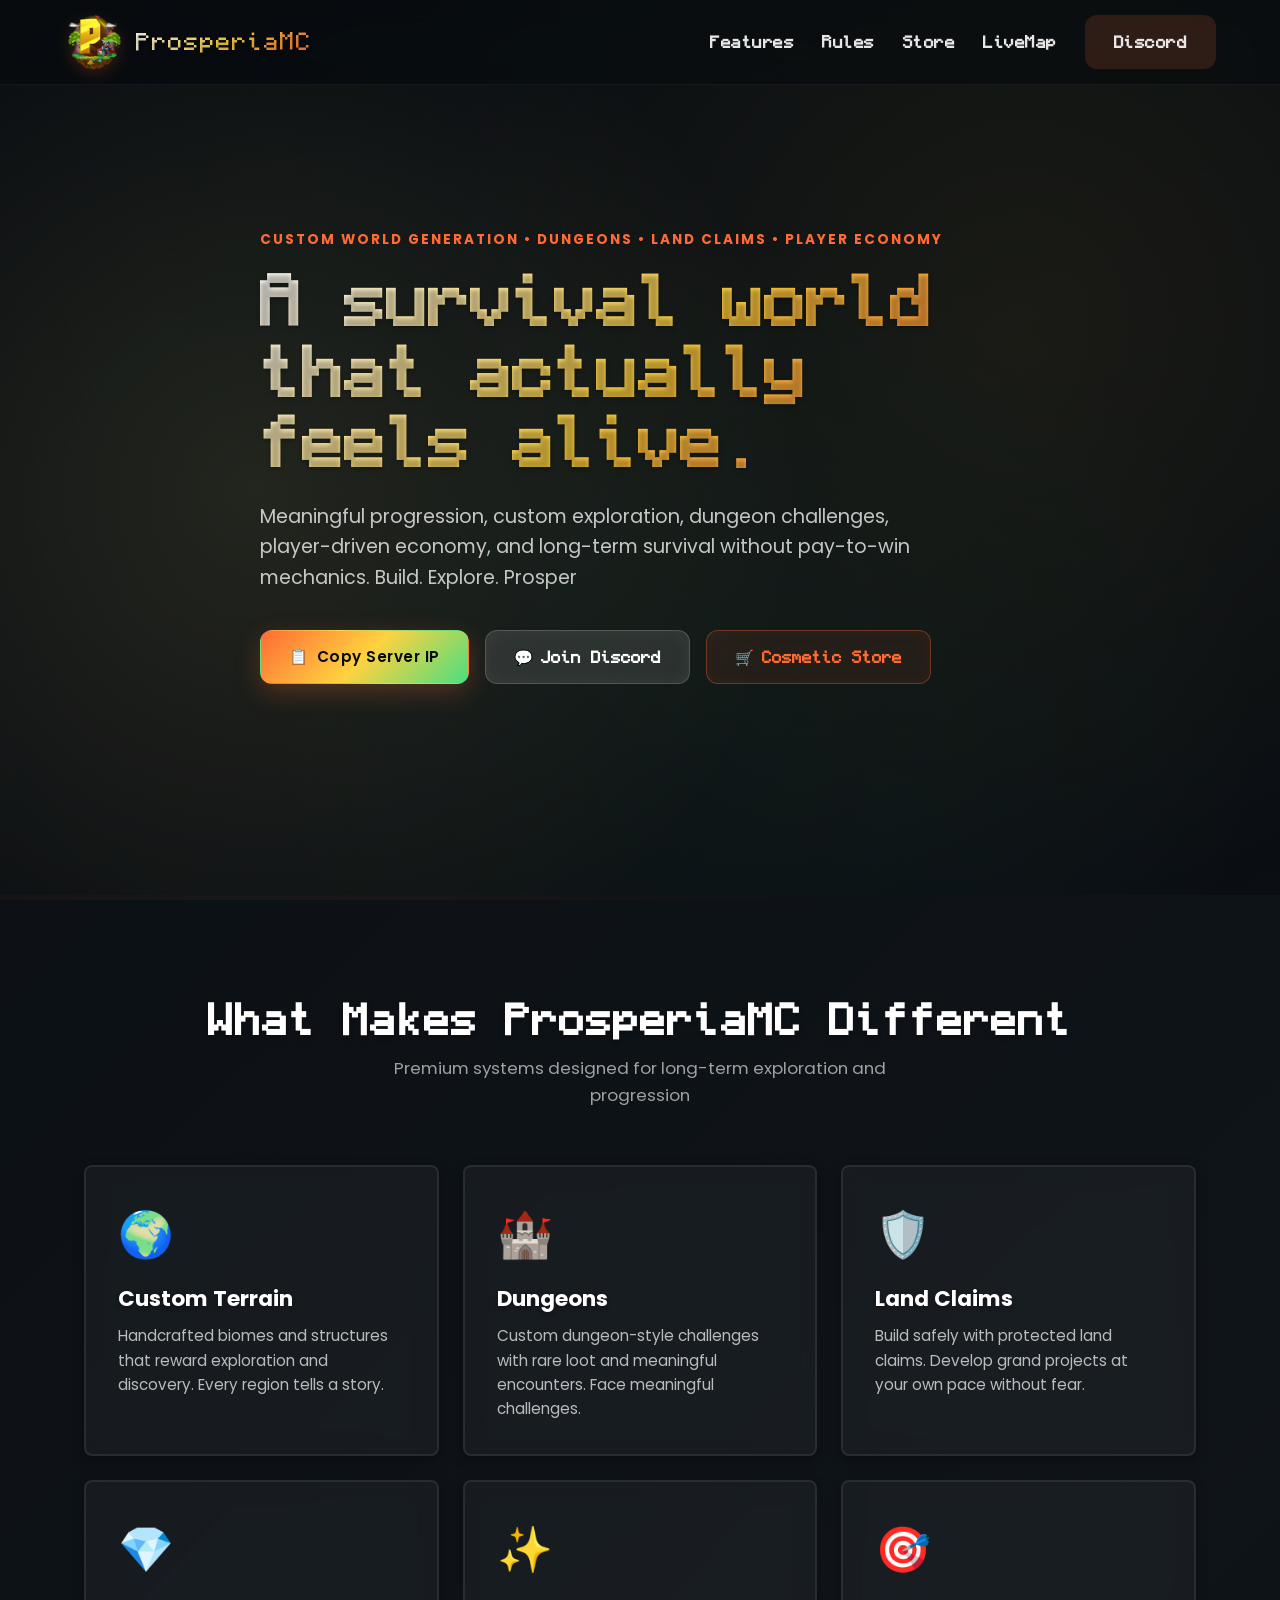
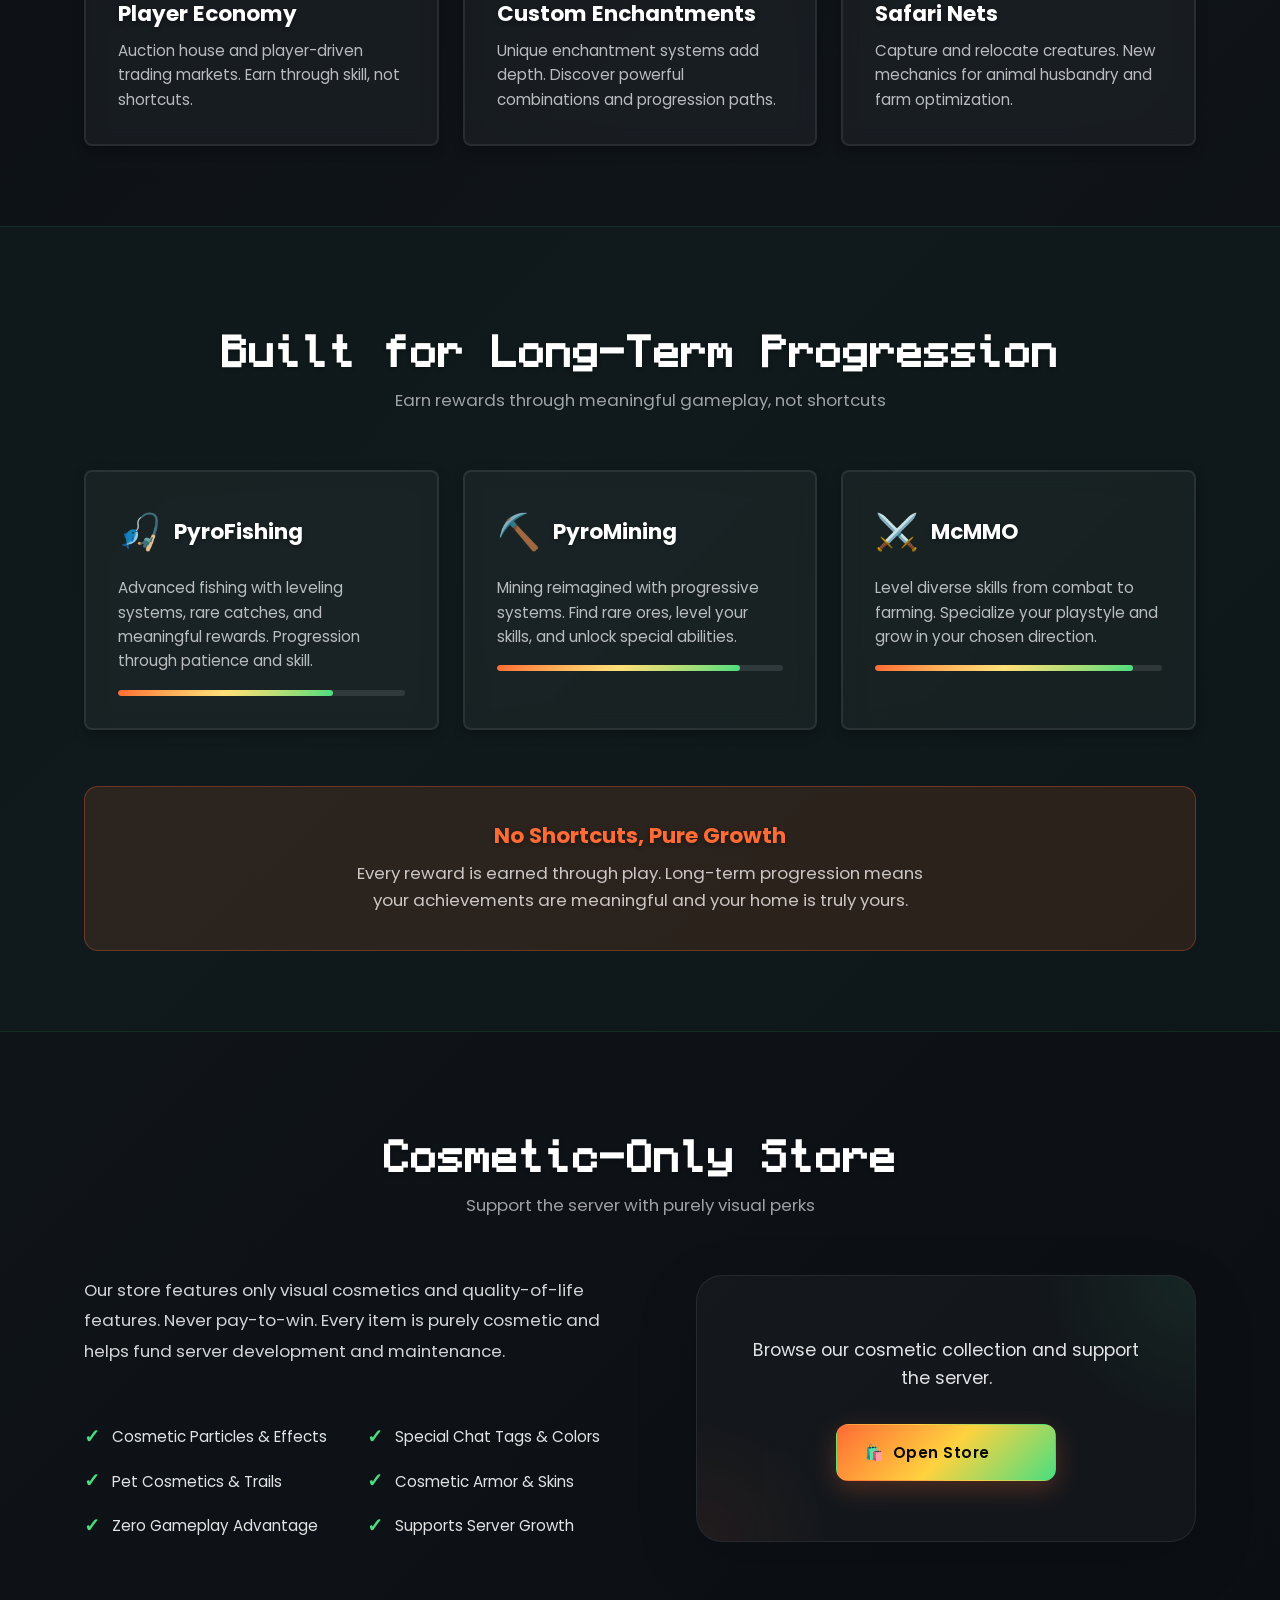
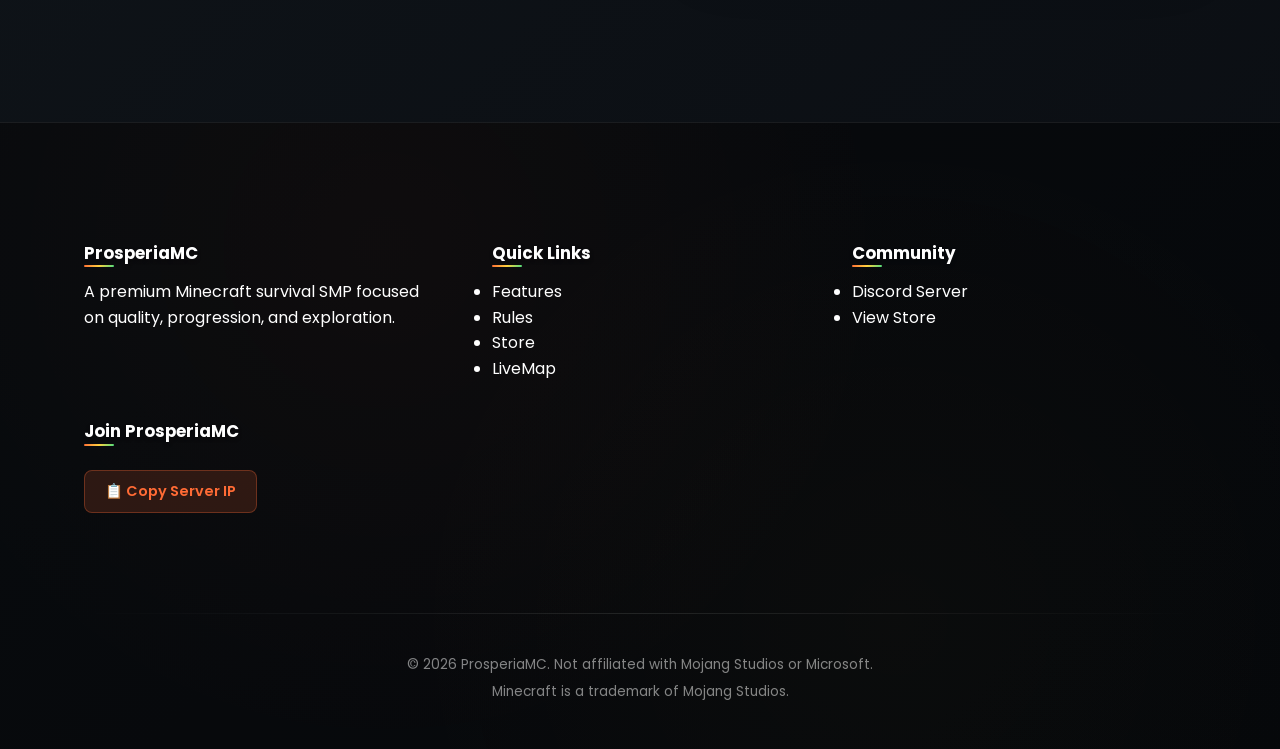
==== index.html @ 1836c2be "changed logo, fixed footer" ====
<!DOCTYPE html>
<html lang="en">
<head>
  <meta charset="UTF-8" />
  <meta name="viewport" content="width=device-width, initial-scale=1.0" />
  <meta name="description" content="ProsperiaMC | Premium Survival SMP with custom world generation, dungeons, and player-driven economy" />
  <meta name="keywords" content="Minecraft, SMP, Survival, Server, Custom World, Dungeons, Economy, ProsperiaMC" />
  <meta name="author" content="ProsperiaMC Team" />
  <meta name="robots" content="index, follow" />
  <meta property="og:title" content="ProsperiaMC | Premium Survival SMP" />
  <meta property="og:description" content="A survival world that actually feels alive. Custom terrain, dungeons, land claims, and player economy." />
  <meta property="og:image" content="assets/icons/ProsperiaMC logo.png" />
  <meta property="og:url" content="https://prosperiamc.com" />
  <meta name="twitter:card" content="summary_large_image" />
  <title>ProsperiaMC | Premium Survival SMP</title>
  
  <!-- Google Fonts: Poppins (general) and Minecraft Font (headings) -->
  <link rel="preconnect" href="https://fonts.googleapis.com" />
  <link rel="preconnect" href="https://fonts.gstatic.com" crossorigin />
  <link href="https://fonts.googleapis.com/css2?family=Poppins:wght@400;500;600;700;800;900&family=Press+Start+2P&display=swap" rel="stylesheet" />
  <link rel="icon" href="assets/icons/ProsperiaMC logo.png" type="image/png" />
  <link rel="stylesheet" href="style.css" />
</head>
<body>
  <!-- ========== NAVIGATION ========== -->
  <header class="navbar" id="navbar">
    <div class="container nav-content">
      <a href="#" class="logo">
        <img src="assets/icons/ProsperiaMC logo.png" alt="ProsperiaMC Logo" class="logo-img" />
        <span class="logo-text">ProsperiaMC</span>
      </a>

      <nav class="nav-links">
        <a href="#features">Features</a>
        <a href="rules.html">Rules</a>
        <a href="#store">Store</a>
        <a href="http://prosperiamc.com:8100/#world1:0:0:0:1500:0:0:0:0:perspective" target="_blank" rel="noopener noreferrer">LiveMap</a>
        <a href="https://www.discord.gg/T3ed7sV3uz" class="btn btn-nav-discord" target="_blank" rel="noopener noreferrer">Discord</a>
      </nav>

      <!-- Mobile menu button -->
      <button class="mobile-menu-btn" id="mobile-menu-btn" aria-label="Toggle menu">
        <span></span>
        <span></span>
        <span></span>
      </button>
    </div>
  </header>

  <!-- ========== HERO SECTION ========== -->
  <section class="hero">
    <div class="hero-overlay"></div>
    <div class="container hero-content">
      <p class="eyebrow">Custom World Generation • Dungeons • Land Claims • Player Economy</p>
      <h1>A survival world that actually feels alive.</h1>

      <p class="hero-text">
        Meaningful progression, custom exploration, dungeon challenges, player-driven economy,
        and long-term survival without pay-to-win mechanics. Build. Explore. Prosper
      </p>

      <div class="hero-buttons">
        <button class="btn btn-primary" onclick="copyIP()">
          <span>📋</span> Copy Server IP
        </button>
        <a href="https://www.discord.gg/T3ed7sV3uz" class="btn btn-secondary" target="_blank" rel="noopener noreferrer">
          <span>💬</span> Join Discord
        </a>
        <a href="#store" class="btn btn-tertiary">
          <span>🛒</span> Cosmetic Store
        </a>
      </div>

      <p id="copy-message" class="copy-message"></p>
    </div>
  </section>

  <!-- ========== FEATURES SECTION ========== -->
  <section id="features" class="features">
    <div class="container">
      <div class="section-header">
        <h2>What Makes ProsperiaMC Different</h2>
        <p class="section-subtitle">Premium systems designed for long-term exploration and progression</p>
      </div>

      <div class="feature-grid">
        <div class="card card-feature">
          <div class="card-icon">🌍</div>
          <h3>Custom Terrain</h3>
          <p>Handcrafted biomes and structures that reward exploration and discovery. Every region tells a story.</p>
        </div>

        <div class="card card-feature">
          <div class="card-icon">🏰</div>
          <h3>Dungeons</h3>
          <p>Custom dungeon-style challenges with rare loot and meaningful encounters. Face meaningful challenges.</p>
        </div>

        <div class="card card-feature">
          <div class="card-icon">🛡️</div>
          <h3>Land Claims</h3>
          <p>Build safely with protected land claims. Develop grand projects at your own pace without fear.</p>
        </div>

        <div class="card card-feature">
          <div class="card-icon">💎</div>
          <h3>Player Economy</h3>
          <p>Auction house and player-driven trading markets. Earn through skill, not shortcuts.</p>
        </div>

        <div class="card card-feature">
          <div class="card-icon">✨</div>
          <h3>Custom Enchantments</h3>
          <p>Unique enchantment systems add depth. Discover powerful combinations and progression paths.</p>
        </div>

        <div class="card card-feature">
          <div class="card-icon">🎯</div>
          <h3>Safari Nets</h3>
          <p>Capture and relocate creatures. New mechanics for animal husbandry and farm optimization.</p>
        </div>
      </div>
    </div>
  </section>

  <!-- ========== PROGRESSION SYSTEMS SECTION ========== -->
  <section id="progression" class="progression">
    <div class="container">
      <div class="section-header">
        <h2>Built for Long-Term Progression</h2>
        <p class="section-subtitle">Earn rewards through meaningful gameplay, not shortcuts</p>
      </div>

      <div class="progression-grid">
        <div class="card card-progression">
          <div class="card-title-icon">
            <span>🎣</span>
            <h3>PyroFishing</h3>
          </div>
          <p>Advanced fishing with leveling systems, rare catches, and meaningful rewards. Progression through patience and skill.</p>
          <div class="progression-bar">
            <div class="progression-fill" style="width: 75%"></div>
          </div>
        </div>

        <div class="card card-progression">
          <div class="card-title-icon">
            <span>⛏️</span>
            <h3>PyroMining</h3>
          </div>
          <p>Mining reimagined with progressive systems. Find rare ores, level your skills, and unlock special abilities.</p>
          <div class="progression-bar">
            <div class="progression-fill" style="width: 85%"></div>
          </div>
        </div>

        <div class="card card-progression">
          <div class="card-title-icon">
            <span>⚔️</span>
            <h3>McMMO</h3>
          </div>
          <p>Level diverse skills from combat to farming. Specialize your playstyle and grow in your chosen direction.</p>
          <div class="progression-bar">
            <div class="progression-fill" style="width: 90%"></div>
          </div>
        </div>
      </div>

      <div class="progression-highlight">
        <h3>No Shortcuts, Pure Growth</h3>
        <p>Every reward is earned through play. Long-term progression means your achievements are meaningful and your home is truly yours.</p>
      </div>
    </div>
  </section>

  <!-- ========== STORE SECTION ========== -->
  <section id="store" class="store">
    <div class="container">
      <div class="section-header">
        <h2>Cosmetic-Only Store</h2>
        <p class="section-subtitle">Support the server with purely visual perks</p>
      </div>

      <div class="store-content">
        <div class="store-info">
          <p>
            Our store features only visual cosmetics and quality-of-life features. Never pay-to-win.
            Every item is purely cosmetic and helps fund server development and maintenance.
          </p>

          <div class="store-features">
            <div class="feature-check">
              <span class="icon">✓</span>
              <span>Cosmetic Particles & Effects</span>
            </div>
            <div class="feature-check">
              <span class="icon">✓</span>
              <span>Special Chat Tags & Colors</span>
            </div>
            <div class="feature-check">
              <span class="icon">✓</span>
              <span>Pet Cosmetics & Trails</span>
            </div>
            <div class="feature-check">
              <span class="icon">✓</span>
              <span>Cosmetic Armor & Skins</span>
            </div>
            <div class="feature-check">
              <span class="icon">✓</span>
              <span>Zero Gameplay Advantage</span>
            </div>
            <div class="feature-check">
              <span class="icon">✓</span>
              <span>Supports Server Growth</span>
            </div>
          </div>
        </div>

        <div class="store-cta store-cta-glow">
          <p>Browse our cosmetic collection and support the server.</p>
          <button class="btn btn-primary" id="open-store-modal">
            <span>🛍️</span> Open Store
          </button>
        </div>
      </div>
    </div>
  </section>

  <!-- ========== FOOTER ========== -->
  <footer class="footer">
    <div class="container">
      <div class="footer-content">
        <div class="footer-section">
          <h4>ProsperiaMC</h4>
          <p>A premium Minecraft survival SMP focused on quality, progression, and exploration.</p>
        </div>

        <div class="footer-section quick-links">
          <h4>Quick Links</h4>
          <ul>
            <li><a href="#features">Features</a></li>
            <li><a href="rules.html">Rules</a></li>
            <li><a href="#store">Store</a></li>
            <li><a href="http://prosperiamc.com:8100/#world1:0:0:0:1500:0:0:0:0:perspective" target="_blank" rel="noopener noreferrer">LiveMap</a></li>
          </ul>
        </div>

        <div class="footer-section">
          <h4>Community</h4>
          <ul>
            <li><a href="https://www.discord.gg/T3ed7sV3uz" target="_blank" rel="noopener noreferrer">Discord Server</a></li>
            <li><a href="#store">View Store</a></li>
          </ul>
        </div>

        <div class="footer-section">
          <h4>Join ProsperiaMC</h4>
          <button class="btn-footer" onclick="copyIP()">📋 Copy Server IP</button>
        </div>
      </div>

      <div class="footer-divider"></div>

      <div class="footer-bottom">
        <p>&copy; 2026 ProsperiaMC. Not affiliated with Mojang Studios or Microsoft.</p>
        <p>Minecraft is a trademark of Mojang Studios.</p>
      </div>
    </div>
  </footer>

  <!-- Back to Top Button -->
  <button id="back-to-top" class="back-to-top" aria-label="Back to top">
    <span>↑</span>
  </button>

  <!-- Store Modal -->
  <div id="store-modal" class="modal">
    <div class="modal-content">
      <span class="modal-close">&times;</span>
      <h2>🛍️ Cosmetic Store</h2>
      <p>Our cosmetic store is currently under development. We're working hard to bring you amazing visual perks that support the server without affecting gameplay!</p>
      <p>Features coming soon:</p>
      <ul>
        <li>Particle Effects & Trails</li>
        <li>Chat Tags & Colors</li>
        <li>Pet Cosmetics</li>
        <li>Armor Skins</li>
      </ul>
      <p>Stay tuned for updates on our Discord!</p>
      <a href="https://www.discord.gg/T3ed7sV3uz" class="btn btn-primary" target="_blank" rel="noopener noreferrer">
        <span>💬</span> Join Discord for Updates
      </a>
    </div>
  </div>

  <script src="script.js"></script>
</body>
</html>
---- style.css ----
/* ========== CSS RESET & BASE STYLES ========== */
* {
  margin: 0;
  padding: 0;
  box-sizing: border-box;
}

/* ========== CUSTOM FONTS ========== */
@font-face {
  font-family: 'Minecraft';
  src: url('assets/font/Minecraft.ttf') format('truetype');
  font-weight: normal;
  font-style: normal;
}

@font-face {
  font-family: 'Monocraft';
  src: url('assets/font/Monocraft.otf') format('opentype');
  font-weight: normal;
  font-style: normal;
}

/* ========== COLOR VARIABLES ========== */
:root {
  --accent-orange: #ff6b35;
  --accent-yellow: #ffd23f;
  --accent-green: #4ade80;
  --accent-gradient: linear-gradient(135deg, #ff6b35 0%, #ffd23f 50%, #4ade80 100%);
  --accent-gradient-hover: linear-gradient(135deg, #ff8c42 0%, #ffb347 50%, #35c763 100%);
  --title-font: 'Monocraft', 'Minecraft', sans-serif;
}

html {
  scroll-behavior: smooth;
  scroll-padding-top: 80px;
}

body {
  font-family: 'Poppins', -apple-system, BlinkMacSystemFont, "Segoe UI", Roboto, "Helvetica Neue", Arial, sans-serif;
  background: linear-gradient(135deg, #0b0f14 0%, #0f1419 50%, #0a0d12 100%);
  color: #ffffff;
  line-height: 1.6;
  overflow-x: hidden;
  position: relative;
  opacity: 0;
  transition: opacity 0.5s ease;
}

/* ========== FLOATING PARTICLES BACKGROUND ========== */
body::before {
  content: '';
  position: fixed;
  top: 0;
  left: 0;
  width: 100%;
  height: 100%;
  background-image: 
    radial-gradient(circle at 20% 80%, rgba(255, 107, 53, 0.08) 0%, transparent 50%),
    radial-gradient(circle at 80% 20%, rgba(255, 210, 63, 0.06) 0%, transparent 50%),
    radial-gradient(circle at 40% 40%, rgba(74, 222, 128, 0.04) 0%, transparent 50%);
  pointer-events: none;
  z-index: -1;
  animation: float 20s ease-in-out infinite;
}

@keyframes float {
  0%, 100% { transform: translateY(0px) rotate(0deg); }
  33% { transform: translateY(-10px) rotate(1deg); }
  66% { transform: translateY(5px) rotate(-1deg); }
}

a {
  text-decoration: none;
  color: inherit;
}

button {
  font-family: inherit;
}

.container {
  width: min(1200px, 90vw);
  margin: 0 auto;
  padding: 0 20px;
}

/* ========== TYPOGRAPHY ========== */
h1, h2, h3, h4, h5, h6 {
  font-weight: 700;
  line-height: 1.2;
  font-family: var(--title-font);
  text-transform: none;
  text-shadow: 0 2px 4px rgba(0, 0, 0, 0.3);
}

h1 {
  font-size: 4rem;
  letter-spacing: -1px;
  font-weight: 900;
  background: linear-gradient(135deg, #ffffff 0%, var(--accent-yellow) 50%, var(--accent-orange) 100%);
  -webkit-background-clip: text;
  -webkit-text-fill-color: transparent;
  background-clip: text;
  animation: textGlow 4s ease-in-out infinite;
}

@keyframes textGlow {
  0%, 100% { 
    filter: drop-shadow(0 0 15px rgba(255, 107, 53, 0.4)) drop-shadow(0 0 30px rgba(255, 107, 53, 0.2));
    text-shadow: 0 0 10px rgba(255, 107, 53, 0.5);
  }
  50% { 
    filter: drop-shadow(0 0 25px rgba(255, 107, 53, 0.7)) drop-shadow(0 0 50px rgba(255, 107, 53, 0.4));
    text-shadow: 0 0 20px rgba(255, 107, 53, 0.8);
  }
}

h2 {
  font-size: 2.5rem;
  margin-bottom: 12px;
  font-weight: 800;
}

h3 {
  font-size: 1.35rem;
  margin-bottom: 8px;
  font-weight: 700;
}

h4 {
  font-size: 1.1rem;
  margin-bottom: 12px;
  font-weight: 700;
}

/* ========== NAVBAR/HEADER ========== */
.navbar {
  position: sticky;
  top: 0;
  z-index: 1000;
  background: rgba(7, 10, 14, 0.7);
  backdrop-filter: blur(12px);
  border-bottom: 1px solid rgba(255, 255, 255, 0.05);
  transition: all 0.3s ease;
  padding: 0;
}

.navbar.scrolled {
  background: rgba(7, 10, 14, 0.95);
  border-bottom-color: rgba(74, 222, 128, 0.15);
  box-shadow: 0 8px 32px rgba(0, 0, 0, 0.3);
}

.nav-content {
  display: flex;
  justify-content: space-between;
  align-items: center;
  padding: 12px 0;
}

.logo {
  display: flex;
  align-items: center;
  height: 60px;
  transition: transform 0.3s ease;
  gap: 12px;
}

.logo:hover {
  transform: scale(1.05);
}

.logo-img {
  height: 100%;
  width: auto;
  max-height: 60px;
  object-fit: contain;
  filter: drop-shadow(0 4px 8px rgba(255, 107, 53, 0.2));
  transition: filter 0.3s ease;
}

.logo:hover .logo-img {
  filter: drop-shadow(0 6px 12px rgba(255, 107, 53, 0.35));
}

.logo-text {
  font-family: var(--title-font);
  font-size: 1.4rem;
  font-weight: normal;
  background: linear-gradient(135deg, #ffffff 0%, var(--accent-yellow) 50%, var(--accent-orange) 100%);
  -webkit-background-clip: text;
  -webkit-text-fill-color: transparent;
  background-clip: text;
  text-shadow: 0 2px 4px rgba(0, 0, 0, 0.3);
  letter-spacing: 1px;
  transition: all 0.3s ease;
}

.logo:hover .logo-text {
  background: linear-gradient(135deg, #ffffff 0%, var(--accent-orange) 50%, var(--accent-yellow) 100%);
  -webkit-background-clip: text;
  -webkit-text-fill-color: transparent;
  background-clip: text;
  text-shadow: 0 4px 8px rgba(255, 107, 53, 0.4);
}

.nav-links {
  display: flex;
  gap: 28px;
  align-items: center;
}

.nav-links a {
  color: rgba(255, 255, 255, 0.9);
  font-weight: 600;
  font-size: 0.96rem;
  transition: color 0.3s ease, transform 0.3s ease;
  position: relative;
  font-family: var(--title-font);
  letter-spacing: 0.5px;
}

.nav-links a:hover {
  color: var(--accent-orange);
  transform: translateY(-2px);
}

.nav-links a::after {
  content: '';
  position: absolute;
  bottom: -4px;
  left: 0;
  width: 0;
  height: 2px;
  background: var(--accent-gradient);
  transition: width 0.3s ease;
}

.nav-links a:hover::after {
  width: 100%;
}

.btn-nav-discord::after {
  display: none;
}

.btn-nav-discord:hover {
  transform: translateY(-1px);
}

.btn-nav-discord {
  background: rgba(255, 107, 53, 0.15);
  padding: 8px 16px;
  border-radius: 8px;
  border: 1px solid rgba(255, 107, 53, 0.3);
  font-family: var(--title-font);
  letter-spacing: 0.6px;
}

.btn-nav-discord:hover {
  background: rgba(255, 107, 53, 0.25);
  border-color: rgba(255, 107, 53, 0.6);
  box-shadow: 0 0 20px rgba(255, 107, 53, 0.18);
}

.mobile-menu-btn {
  display: none;
  flex-direction: column;
  gap: 5px;
  background: none;
  border: none;
  cursor: pointer;
  padding: 4px;
}

.mobile-menu-btn span {
  width: 24px;
  height: 2px;
  background: #ffffff;
  transition: all 0.3s ease;
  border-radius: 2px;
}

/* ========== BUTTONS ========== */
.btn {
  display: inline-flex;
  align-items: center;
  gap: 8px;
  padding: 14px 28px;
  border-radius: 12px;
  font-weight: 600;
  font-size: 0.95rem;
  transition: all 0.3s ease;
  cursor: pointer;
  border: 1.5px solid transparent;
  white-space: nowrap;
  font-family: 'Poppins', sans-serif;
}

.btn-primary {
  background: var(--accent-gradient);
  color: #070a06;
  box-shadow: 0 8px 24px rgba(255, 107, 53, 0.25);
  position: relative;
  overflow: hidden;
  letter-spacing: 0.5px;
}

.btn-primary::before {
  content: '';
  position: absolute;
  inset: 0;
  background: linear-gradient(45deg, transparent, rgba(255, 255, 255, 0.2), transparent);
  transform: translateX(-100%);
  transition: transform 0.6s ease;
}

.btn-primary:hover::before {
  transform: translateX(100%);
}

.btn-primary:hover {
  transform: translateY(-2px);
  box-shadow: 0 14px 30px rgba(255, 107, 53, 0.35);
  background: var(--accent-gradient-hover);
}

.btn-secondary,
.btn-tertiary,
.btn-footer {
  font-family: var(--title-font);
}

.btn-secondary:hover,
.btn-tertiary:hover,
.btn-footer:hover {
  box-shadow: 0 8px 24px rgba(255, 210, 63, 0.16);
}

.btn-primary:active {
  transform: translateY(0);
}

.btn-secondary {
  background: rgba(255, 255, 255, 0.1);
  border: 1.5px solid rgba(255, 255, 255, 0.18);
  color: #ffffff;
  box-shadow: inset 0 0 18px rgba(255, 255, 255, 0.05);
}

.btn-secondary:hover {
  background: rgba(255, 255, 255, 0.16);
  border-color: rgba(255, 255, 255, 0.35);
  transform: translateY(-1px);
}

.btn-tertiary {
  background: rgba(255, 107, 53, 0.08);
  border: 1.5px solid rgba(255, 107, 53, 0.35);
  color: var(--accent-orange);
  box-shadow: inset 0 0 18px rgba(255, 107, 53, 0.05);
}

.btn-tertiary:hover {
  background: rgba(255, 107, 53, 0.14);
  border-color: rgba(255, 107, 53, 0.75);
  transform: translateY(-1px);
}

.hero-buttons .btn {
  min-width: 180px;
  justify-content: center;
}

.btn-footer {
  background: rgba(255, 107, 53, 0.15);
  border: 1px solid rgba(255, 107, 53, 0.3);
  color: var(--accent-orange);
  padding: 10px 20px;
  border-radius: 8px;
  font-weight: 600;
  font-size: 0.9rem;
  cursor: pointer;
  transition: all 0.3s ease;
  margin-top: 12px;
  font-family: 'Poppins', sans-serif;
}

.btn-footer:hover {
  background: rgba(255, 107, 53, 0.25);
  border-color: var(--accent-orange);
  transform: translateY(-2px);
}

/* ========== HERO SECTION ========== */
.hero {
  position: relative;
  min-height: 90vh;
  display: flex;
  align-items: center;
  padding: 60px 0;
  background:
    linear-gradient(135deg, rgba(11, 15, 20, 0.7) 0%, rgba(11, 15, 20, 0.8) 50%, rgba(11, 15, 20, 0.75) 100%),
    linear-gradient(rgba(0, 0, 0, 0.4), rgba(0, 0, 0, 0.2)),
    url("assets/images/hero-bg.jpg") center/cover no-repeat;
  background-attachment: fixed;
  overflow: hidden;
}

.hero::before {
  content: '';
  position: absolute;
  inset: 0;
  background: 
    radial-gradient(circle at 20% 50%, rgba(255, 107, 53, 0.08) 0%, transparent 50%),
    radial-gradient(circle at 80% 30%, rgba(255, 210, 63, 0.06) 0%, transparent 50%),
    radial-gradient(circle at 60% 80%, rgba(74, 222, 128, 0.04) 0%, transparent 50%);
  animation: heroGlow 8s ease-in-out infinite;
  pointer-events: none;
}

@keyframes heroGlow {
  0%, 100% { opacity: 0.6; transform: scale(1); }
  50% { opacity: 1; transform: scale(1.05); }
}

.hero-overlay {
  position: absolute;
  inset: 0;
  background: radial-gradient(circle at 20% 50%, rgba(74, 222, 128, 0.08) 0%, transparent 50%);
  pointer-events: none;
}

.hero-content {
  position: relative;
  z-index: 10;
  max-width: 800px;
  animation: fadeInUp 0.8s ease 0.2s both;
}

.eyebrow {
  color: var(--accent-orange);
  text-transform: uppercase;
  letter-spacing: 2px;
  font-size: 0.85rem;
  font-weight: 700;
  margin-bottom: 16px;
  animation: fadeInUp 0.8s ease 0.1s both;
  font-family: 'Poppins', sans-serif;
}

.hero h1 {
  margin-bottom: 24px;
  line-height: 1.1;
  animation: fadeInUp 0.8s ease 0.2s both;
}

.hero-text {
  font-size: 1.2rem;
  color: rgba(255, 255, 255, 0.75);
  max-width: 700px;
  margin-bottom: 36px;
  animation: fadeInUp 0.8s ease 0.3s both;
  font-family: 'Poppins', sans-serif;
}

.hero-buttons {
  display: flex;
  gap: 16px;
  flex-wrap: wrap;
  margin-bottom: 48px;
  animation: fadeInUp 0.8s ease 0.4s both;
}

.hero-buttons .btn {
  animation: floatButton 6s ease-in-out infinite;
}

.hero-buttons .btn:nth-child(2) {
  animation-delay: 0.3s;
}

.hero-buttons .btn:nth-child(3) {
  animation-delay: 0.5s;
}

@keyframes floatButton {
  0%, 100% { transform: translateY(0); }
  50% { transform: translateY(-4px); }
}

.server-ip-box {
  background: rgba(255, 107, 53, 0.08);
  border: 1.5px solid rgba(255, 107, 53, 0.3);
  border-radius: 14px;
  padding: 20px 28px;
  max-width: fit-content;
  animation: fadeInUp 0.8s ease 0.5s both;
  position: relative;
  overflow: hidden;
}

.server-ip-box::before {
  content: '';
  position: absolute;
  inset: 0;
  background: linear-gradient(45deg, transparent, rgba(255, 107, 53, 0.1), transparent);
  transform: translateX(-100%);
  animation: shimmer 3s ease-in-out infinite;
}

@keyframes shimmer {
  0% { transform: translateX(-100%); }
  50% { transform: translateX(100%); }
  100% { transform: translateX(100%); }
}

.server-ip-box .label {
  color: rgba(255, 255, 255, 0.6);
  font-size: 0.85rem;
  text-transform: uppercase;
  letter-spacing: 1px;
  margin-bottom: 4px;
  font-family: 'Poppins', sans-serif;
  font-weight: 600;
}

.server-ip-box .ip-address {
  color: var(--accent-orange);
  font-size: 1.35rem;
  font-weight: 700;
  font-family: 'Courier New', monospace;
  letter-spacing: 0.5px;
}

.copy-message {
  margin-top: 12px;
  color: var(--accent-orange);
  font-size: 0.9rem;
  font-weight: 500;
  animation: fadeIn 0.4s ease;
  font-family: 'Poppins', sans-serif;
}

@keyframes fadeInUp {
  from {
    opacity: 0;
    transform: translateY(20px);
  }
  to {
    opacity: 1;
    transform: translateY(0);
  }
}

@keyframes fadeIn {
  from {
    opacity: 0;
  }
  to {
    opacity: 1;
  }
}

/* ========== SECTION HEADERS ========== */
.section-header {
  text-align: center;
  margin-bottom: 56px;
}

.section-header h2 {
  margin-bottom: 12px;
  position: relative;
  display: inline-block;
}

.section-subtitle {
  color: rgba(255, 255, 255, 0.6);
  font-size: 1.05rem;
  font-weight: 400;
  max-width: 500px;
  margin: 0 auto;
  font-family: 'Poppins', sans-serif;
}

/* ========== FEATURES SECTION ========== */
.features {
  padding: 100px 0 80px;
}

.feature-grid {
  display: grid;
  grid-template-columns: repeat(auto-fit, minmax(340px, 1fr));
  gap: 24px;
}

.card-feature {
  display: flex;
  flex-direction: column;
}

.card-icon {
  font-size: 2.8rem;
  margin-bottom: 16px;
  display: block;
}

/* ========== CARDS ========== */
.card {
  background: rgba(255, 255, 255, 0.04);
  border: 2px solid rgba(255, 255, 255, 0.08);
  border-radius: 8px;
  padding: 32px;
  transition: all 0.4s cubic-bezier(0.175, 0.885, 0.32, 1.275);
  position: relative;
  overflow: hidden;
  box-shadow: inset 0 0 20px rgba(255, 107, 53, 0), 0 4px 12px rgba(0, 0, 0, 0.3);
  backdrop-filter: blur(10px);
}

.card::before {
  content: '';
  position: absolute;
  inset: 0;
  background: radial-gradient(circle at center, rgba(255, 107, 53, 0.05) 0%, transparent 70%);
  opacity: 0;
  transition: opacity 0.4s ease;
  pointer-events: none;
}

.card::after {
  content: '';
  position: absolute;
  inset: 0;
  background: 
    repeating-linear-gradient(
      0deg,
      transparent,
      transparent 2px,
      rgba(255, 107, 53, 0.03) 2px,
      rgba(255, 107, 53, 0.03) 4px
    );
  pointer-events: none;
  opacity: 0;
  transition: opacity 0.4s ease;
}

.card:hover {
  transform: translateY(-8px) scale(1.02);
  border-color: rgba(255, 107, 53, 0.6);
  background: rgba(255, 255, 255, 0.08);
  box-shadow: 
    inset 0 0 30px rgba(255, 107, 53, 0.15), 
    0 20px 40px rgba(255, 107, 53, 0.2),
    0 0 60px rgba(255, 107, 53, 0.1);
  backdrop-filter: blur(20px);
}

.card:hover::before {
  opacity: 1;
}

.card:hover::after {
  opacity: 1;
}

.card h3 {
  color: #ffffff;
  margin-bottom: 12px;
  font-family: 'Poppins', sans-serif;
}

.card p {
  color: rgba(255, 255, 255, 0.7);
  font-size: 0.95rem;
  line-height: 1.6;
  font-family: 'Poppins', sans-serif;
}

/* ========== PROGRESSION SECTION ========== */
.progression {
  padding: 100px 0 80px;
  background: rgba(74, 222, 128, 0.03);
  border-top: 1px solid rgba(74, 222, 128, 0.1);
  border-bottom: 1px solid rgba(74, 222, 128, 0.1);
}

.progression-grid {
  display: grid;
  grid-template-columns: repeat(auto-fit, minmax(340px, 1fr));
  gap: 24px;
  margin-bottom: 56px;
}

.card-progression {
  position: relative;
}

.card-title-icon {
  display: flex;
  align-items: center;
  gap: 12px;
  margin-bottom: 16px;
}

.card-title-icon span {
  font-size: 2.2rem;
}

.card-title-icon h3 {
  margin: 0;
}

.progression-bar {
  height: 6px;
  background: rgba(255, 255, 255, 0.1);
  border-radius: 4px;
  margin-top: 16px;
  overflow: hidden;
}

.progression-fill {
  height: 100%;
  background: var(--accent-gradient);
  border-radius: 4px;
  transition: width 0.6s ease;
  position: relative;
  overflow: hidden;
}

.progression-fill::before {
  content: '';
  position: absolute;
  inset: 0;
  background: linear-gradient(90deg, transparent, rgba(255, 255, 255, 0.3), transparent);
  animation: progressShine 2s ease-in-out infinite;
}

@keyframes progressShine {
  0% { transform: translateX(-100%); }
  100% { transform: translateX(100%); }
}

.card:hover .progression-fill {
  background: var(--accent-gradient-hover);
  box-shadow: 0 0 20px rgba(255, 107, 53, 0.4);
}

.progression-highlight {
  background: rgba(255, 107, 53, 0.12);
  border: 1px solid rgba(255, 107, 53, 0.3);
  border-radius: 14px;
  padding: 36px;
  text-align: center;
  margin-top: 48px;
}

.progression-highlight h3 {
  color: var(--accent-orange);
  margin-bottom: 12px;
  font-family: 'Poppins', sans-serif;
}

.progression-highlight p {
  color: rgba(255, 255, 255, 0.75);
  font-size: 1.05rem;
  max-width: 600px;
  margin: 0 auto;
  font-family: 'Poppins', sans-serif;
}

/* ========== RULES SECTION ========== */
.rules {
  padding: 100px 0 80px;
  background: rgba(255, 255, 255, 0.005);
}

.rules-grid {
  display: grid;
  grid-template-columns: repeat(auto-fit, minmax(320px, 1fr));
  gap: 24px;
  margin-top: 48px;
}

.card-rules {
  background: rgba(255, 255, 255, 0.05);
  border: 2px solid rgba(255, 255, 255, 0.08);
  border-radius: 18px;
  padding: 32px;
  position: relative;
  overflow: hidden;
}

.card-rules::before {
  content: '';
  position: absolute;
  inset: 0;
  background: radial-gradient(circle at top left, rgba(255, 107, 53, 0.06), transparent 45%);
  pointer-events: none;
}

.card-rules h3 {
  margin-bottom: 24px;
  font-size: 1.6rem;
}

.rule-block {
  margin-bottom: 24px;
}

.rule-block:last-child {
  margin-bottom: 0;
}

.rule-block h4 {
  margin-bottom: 10px;
  color: var(--accent-yellow);
  font-size: 1rem;
  letter-spacing: 0.5px;
}

.rule-summary {
  margin-bottom: 12px;
  color: rgba(255, 255, 255, 0.85);
  font-size: 0.95rem;
  font-weight: 600;
  text-transform: uppercase;
  letter-spacing: 0.8px;
}

.rule-list {
  list-style: none;
  margin: 0 0 18px 0;
  padding: 0;
}

.rule-list li {
  position: relative;
  padding-left: 28px;
  margin-bottom: 8px;
  color: rgba(255, 255, 255, 0.78);
  font-size: 0.95rem;
  line-height: 1.7;
}

.rule-list li::before {
  content: '•';
  position: absolute;
  left: 0;
  top: 0;
  color: var(--accent-orange);
  font-size: 1.1rem;
  line-height: 1;
}

.rule-block p {
  color: rgba(255, 255, 255, 0.75);
  font-size: 0.95rem;
  line-height: 1.7;
  margin-bottom: 10px;
  font-family: 'Poppins', sans-serif;
}

.rules-note {
  margin-top: 24px;
  color: rgba(255, 255, 255, 0.7);
  font-size: 0.95rem;
  font-style: italic;
  line-height: 1.7;
  font-family: 'Poppins', sans-serif;
}

/* ========== RULES CONTENT STYLES ========== */
.rules-content {
  max-width: 900px;
  margin: 0 auto;
  padding: 0 20px;
}

.rule-category {
  position: relative;
  overflow: hidden;
  margin-bottom: 32px;
  padding: 32px;
  background: rgba(255, 255, 255, 0.03);
  border: 1px solid rgba(255, 255, 255, 0.06);
  border-radius: 18px;
  transition: transform 0.35s ease, box-shadow 0.35s ease, border-color 0.35s ease, background 0.35s ease;
  box-shadow: 0 6px 18px rgba(0, 0, 0, 0.12);
}

.rule-category::before {
  content: '';
  position: absolute;
  inset: -20%;
  background: radial-gradient(circle at top left, rgba(255, 107, 53, 0.18), transparent 45%);
  opacity: 0;
  transform: scale(0.9);
  transition: opacity 0.45s ease, transform 0.45s ease;
  pointer-events: none;
}

.rule-category:hover {
  background: rgba(255, 255, 255, 0.065);
  border-color: rgba(255, 107, 53, 0.18);
  transform: translateY(-4px);
  box-shadow: 0 16px 40px rgba(0, 0, 0, 0.18), 0 0 40px rgba(255, 107, 53, 0.08);
}

.rule-category:hover::before {
  opacity: 1;
  transform: scale(1);
}

.rule-category h3 {
  color: var(--accent-orange);
  margin-bottom: 20px;
  font-size: 1.45rem;
  font-weight: 700;
  letter-spacing: 0.5px;
}

.rule-category p {
  color: rgba(255, 255, 255, 0.85);
  margin-bottom: 16px;
  line-height: 1.7;
  font-family: 'Poppins', sans-serif;
  font-size: 1rem;
}

.rule-category ul {
  margin: 16px 0;
  padding-left: 24px;
  list-style-type: disc;
}

.rule-category li {
  color: rgba(255, 255, 255, 0.8);
  margin-bottom: 8px;
  line-height: 1.6;
  font-family: 'Poppins', sans-serif;
  font-size: 0.95rem;
}

.policy-summary {
  margin: 24px 0 32px;
  padding: 22px 26px;
  border-left: 4px solid var(--accent-orange);
  background: rgba(255, 255, 255, 0.04);
  color: rgba(255, 255, 255, 0.88);
  font-size: 1rem;
  line-height: 1.75;
  letter-spacing: 0.02em;
  border-radius: 12px;
  box-shadow: inset 0 0 15px rgba(255, 255, 255, 0.03);
}


/* ========== STATISTICS SECTION ========== */
.statistics {
  padding: 100px 0 80px;
  background: rgba(255, 107, 53, 0.04);
  border-top: 1px solid rgba(255, 107, 53, 0.1);
  border-bottom: 1px solid rgba(255, 107, 53, 0.1);
}

.stat-grid {
  display: grid;
  grid-template-columns: repeat(auto-fit, minmax(240px, 1fr));
  gap: 24px;
  margin-top: 48px;
}

.stat-card {
  background: rgba(255, 255, 255, 0.05);
  border: 2px solid rgba(255, 255, 255, 0.08);
  border-radius: 18px;
  padding: 32px;
  text-align: center;
  position: relative;
  overflow: hidden;
  transition: transform 0.3s ease, box-shadow 0.3s ease;
}

.stat-card::before {
  content: '';
  position: absolute;
  inset: 0;
  background: radial-gradient(circle at top, rgba(255, 210, 63, 0.08), transparent 40%);
  opacity: 0;
  transition: opacity 0.3s ease;
  pointer-events: none;
}

.stat-card:hover {
  transform: translateY(-6px);
  box-shadow: 0 20px 50px rgba(255, 210, 63, 0.18);
}

.stat-card:hover::before {
  opacity: 1;
}

.stat-icon {
  font-size: 2.8rem;
  margin-bottom: 18px;
}

.stat-value {
  font-size: 2.5rem;
  font-weight: 900;
  margin: 12px 0;
  color: var(--accent-yellow);
  font-family: var(--title-font);
}

.leaderboard-card {
  background: rgba(255, 255, 255, 0.06);
  border: 2px solid rgba(255, 255, 255, 0.1);
  border-radius: 18px;
  padding: 32px;
  margin-top: 32px;
  overflow: hidden;
  position: relative;
}

.leaderboard-card h3 {
  margin-bottom: 18px;
  font-family: var(--title-font);
}

.leaderboard-note {
  color: rgba(255, 255, 255, 0.75);
  font-size: 0.95rem;
  line-height: 1.7;
  margin-bottom: 24px;
  font-family: 'Poppins', sans-serif;
}

.leaderboard-table {
  width: 100%;
  border-collapse: collapse;
}

.leaderboard-table th,
.leaderboard-table td {
  border: 1px solid rgba(255, 255, 255, 0.08);
  padding: 12px 14px;
  text-align: left;
  font-family: 'Poppins', sans-serif;
  color: rgba(255, 255, 255, 0.8);
}

.leaderboard-table th {
  color: #ffffff;
  background: rgba(255, 107, 53, 0.12);
}

.leaderboard-table tbody tr:hover {
  background: rgba(255, 255, 255, 0.05);
}

.stat-card p {
  color: rgba(255, 255, 255, 0.75);
  font-size: 0.95rem;
  line-height: 1.7;
  font-family: 'Poppins', sans-serif;
}

/* ========== STORE SECTION ========== */
.store {
  padding: 100px 0 80px;
}

.store-content {
  display: grid;
  grid-template-columns: 1.05fr 0.95fr;
  gap: 60px;
  align-items: stretch;
  margin-top: 48px;
}

.store-info {
  display: grid;
  gap: 32px;
}

.store-info p {
  color: rgba(255, 255, 255, 0.82);
  font-size: 1.05rem;
  margin-bottom: 24px;
  line-height: 1.8;
  font-family: 'Poppins', sans-serif;
  max-width: 640px;
}

.store-features {
  display: grid;
  grid-template-columns: 1fr 1fr;
  gap: 14px;
}

.feature-check {
  display: flex;
  gap: 12px;
  align-items: center;
  color: rgba(255, 255, 255, 0.88);
  font-size: 0.95rem;
  font-family: 'Poppins', sans-serif;
}

.feature-check .icon {
  color: #4ade80;
  font-weight: 700;
  flex-shrink: 0;
  font-size: 1.2rem;
}

.store-cta {
  position: relative;
  background: rgba(255, 255, 255, 0.03);
  border: 1px solid rgba(255, 255, 255, 0.08);
  box-shadow: 0 20px 60px rgba(0, 0, 0, 0.18);
  border-radius: 26px;
  padding: 48px 42px;
  text-align: center;
  display: flex;
  flex-direction: column;
  justify-content: center;
  align-items: center;
  overflow: hidden;
}

.store-cta::before {
  content: '';
  position: absolute;
  inset: 0;
  background: radial-gradient(circle at top right, rgba(74, 222, 128, 0.18), transparent 28%),
              radial-gradient(circle at bottom left, rgba(255, 107, 53, 0.14), transparent 24%);
  opacity: 0.45;
  pointer-events: none;
}

.store-cta p {
  position: relative;
  color: rgba(255, 255, 255, 0.88);
  font-size: 1.1rem;
  max-width: 520px;
  margin-bottom: 32px;
  font-family: 'Poppins', sans-serif;
}

.store-cta .btn-primary {
  position: relative;
  z-index: 1;
  min-width: 220px;
  padding: 16px 28px;
}

.store-cta-glow {
  transition: transform 0.35s ease, box-shadow 0.35s ease, background 0.35s ease;
}

.store-cta-glow:hover {
  transform: translateY(-4px);
  box-shadow: 0 28px 80px rgba(0, 0, 0, 0.25), 0 0 30px rgba(74, 222, 128, 0.12);
}

/* ========== SERVER INFO SECTION ========== */
.server-info {
  padding: 100px 0 80px;
  background: rgba(74, 222, 128, 0.03);
  border-top: 1px solid rgba(74, 222, 128, 0.1);
}

.server-info h2 {
  text-align: center;
  margin-bottom: 48px;
}

.info-grid {
  display: grid;
  grid-template-columns: repeat(auto-fit, minmax(280px, 1fr));
  gap: 24px;
}

.info-card {
  background: rgba(255, 255, 255, 0.04);
  border: 2px solid rgba(255, 255, 255, 0.08);
  border-radius: 8px;
  padding: 28px;
  transition: all 0.3s ease;
  position: relative;
  overflow: hidden;
}

.info-card::before {
  content: '';
  position: absolute;
  inset: 0;
  background: radial-gradient(circle at center, rgba(74, 222, 128, 0.05) 0%, transparent 70%);
  opacity: 0;
  transition: opacity 0.3s ease;
  pointer-events: none;
}

.info-card:hover {
  background: rgba(255, 255, 255, 0.06);
  border-color: rgba(74, 222, 128, 0.5);
  transform: translateY(-4px);
  box-shadow: 0 8px 16px rgba(74, 222, 128, 0.15);
}

.info-card:hover::before {
  opacity: 1;
}

.info-card h3 {
  color: #4ade80;
  margin-bottom: 18px;
  font-size: 1.2rem;
  font-family: 'Poppins', sans-serif;
}

.info-content p {
  color: rgba(255, 255, 255, 0.75);
  font-size: 0.95rem;
  margin-bottom: 8px;
  font-family: 'Poppins', sans-serif;
}

.info-content .label {
  color: rgba(255, 255, 255, 0.5);
  font-size: 0.85rem;
  text-transform: uppercase;
  letter-spacing: 0.5px;
  margin-top: 12px;
  display: block;
  font-family: 'Poppins', sans-serif;
  font-weight: 600;
}

.info-content .highlight {
  color: #4ade80;
  font-family: 'Courier New', monospace;
  font-weight: 600;
  font-size: 1.1rem;
}

.link-highlight {
  color: #4ade80;
  font-weight: 600;
  transition: all 0.3s ease;
  text-decoration: underline;
  text-decoration-color: rgba(74, 222, 128, 0.3);
  font-family: 'Poppins', sans-serif;
}

.link-highlight:hover {
  text-decoration-color: #4ade80;
}

/* ========== FOOTER ========== */
.footer {
  background: rgba(0, 0, 0, 0.4);
  border-top: 1px solid rgba(255, 255, 255, 0.08);
  padding: 60px 0 0;
  margin-top: 100px;
  position: relative;
  overflow: hidden;
}

.footer::before {
  content: '';
  position: absolute;
  inset: 0;
  background: 
    radial-gradient(circle at 30% 20%, rgba(255, 107, 53, 0.03) 0%, transparent 50%),
    radial-gradient(circle at 70% 80%, rgba(255, 210, 63, 0.02) 0%, transparent 50%);
  pointer-events: none;
}

.footer-content {
  display: grid;
  grid-template-columns: repeat(auto-fit, minmax(260px, 1fr));
  gap: 40px;
  padding: 60px 0;
  position: relative;
  z-index: 1;
}

.footer-section h4 {
  color: #ffffff;
  margin-bottom: 16px;
  font-size: 1.05rem;
  font-family: 'Poppins', sans-serif;
  font-weight: 700;
  position: relative;
}

.footer-section h4::after {
  content: '';
  position: absolute;
  bottom: -4px;
  left: 0;
  width: 30px;
  height: 2px;
  background: var(--accent-gradient);
  border-radius: 1px;
}

.footer-section.quick-links {
  margin-left: 24px;
}

.footer-section ul li a:hover {
  color: var(--accent-orange);
  transform: translateX(4px);
}

.footer-ip-group {
  display: flex;
  flex-direction: column;
  gap: 12px;
  align-items: flex-start;
}

.footer-ip-group .btn-footer {
  width: auto;
  padding: 12px 24px;
}
.ip-footer {
  background: rgba(255, 107, 53, 0.1);
  border: 1px solid rgba(255, 107, 53, 0.3);
  border-radius: 8px;
  padding: 12px 16px;
  color: var(--accent-orange);
  font-family: 'Courier New', monospace;
  font-weight: 600;
  font-size: 0.95rem;
  text-align: center;
  margin-bottom: 8px;
  transition: all 0.3s ease;
}

.ip-footer:hover {
  background: rgba(255, 107, 53, 0.15);
  border-color: rgba(255, 107, 53, 0.5);
  box-shadow: 0 0 20px rgba(255, 107, 53, 0.2);
}

.footer-divider {
  height: 1px;
  background: linear-gradient(90deg, transparent, rgba(255, 255, 255, 0.1), transparent);
  margin: 40px 0;
}

.footer-bottom {
  text-align: center;
  padding-bottom: 40px;
  color: rgba(255, 255, 255, 0.5);
  font-size: 0.85rem;
  font-family: 'Poppins', sans-serif;
}

.footer-bottom p {
  margin: 6px 0;
}

/* ========== RESPONSIVE DESIGN ========== */
@media (max-width: 1024px) {
  h1 {
    font-size: 3.2rem;
  }

  h2 {
    font-size: 2rem;
  }

  .store-content {
    grid-template-columns: 1fr;
    gap: 40px;
  }

  .store-cta {
    order: -1;
  }
}

@media (max-width: 768px) {
  h1 {
    font-size: 2.4rem;
  }

  h2 {
    font-size: 1.75rem;
  }

  .nav-links {
    display: none;
  }

  .mobile-menu-btn {
    display: flex;
  }

  .hero {
    min-height: 70vh;
    padding: 40px 0;
  }

  .hero-buttons {
    flex-direction: column;
    gap: 12px;
  }

  .btn {
    width: 100%;
    justify-content: center;
  }

  .features,
  .progression,
  .store,
  .server-info {
    padding: 60px 0;
  }

  .section-header {
    margin-bottom: 40px;
  }

  .feature-grid,
  .progression-grid,
  .info-grid {
    grid-template-columns: 1fr;
    gap: 18px;
  }

  .card {
    padding: 24px;
  }

  .store-features {
    grid-template-columns: 1fr;
    gap: 12px;
  }

  .eyebrow {
    font-size: 0.75rem;
    letter-spacing: 1px;
  }

  .footer-content {
    grid-template-columns: 1fr;
    gap: 32px;
    padding: 40px 0;
  }
}

@media (max-width: 480px) {
  .container {
    width: min(100%, 90vw);
    padding: 0 16px;
  }

  h1 {
    font-size: 1.8rem;
    line-height: 1.2;
  }

  h2 {
    font-size: 1.4rem;
  }

  h3 {
    font-size: 1.1rem;
  }

  .hero {
    min-height: 60vh;
    padding: 30px 0;
  }

  .hero-content {
    padding: 0;
  }

  .hero-text {
    font-size: 0.95rem;
  }

  .eyebrow {
    font-size: 0.7rem;
  }

  .card {
    padding: 20px;
  }

  .card-icon {
    font-size: 2.2rem;
    margin-bottom: 12px;
  }

  .features,
  .progression,
  .store,
  .server-info {
    padding: 40px 0;
    margin: 0;
  }

  .btn {
    padding: 12px 20px;
    font-size: 0.9rem;
  }

  .server-ip-box {
    padding: 16px 20px;
    margin-top: 24px;
  }

  .server-ip-box .ip-address {
    font-size: 1.1rem;
  }

  .progression-highlight {
    padding: 24px 16px;
    margin-top: 32px;
  }

  .store-cta {
    padding: 32px 20px;
  }

  .info-card {
    padding: 20px;
  }

  .footer-content {
    padding: 40px 0;
    gap: 28px;
  }

  .nav-content {
    padding: 12px 0;
  }

  .logo {
    height: 50px;
  }

  .logo-img {
    max-height: 50px;
  }
}

/* ========== BACK TO TOP BUTTON ========== */
.back-to-top {
  position: fixed;
  bottom: 30px;
  right: 30px;
  width: 50px;
  height: 50px;
  background: var(--accent-gradient);
  border: none;
  border-radius: 50%;
  color: white;
  font-size: 1.5rem;
  font-weight: bold;
  cursor: pointer;
  opacity: 0;
  visibility: hidden;
  transition: all 0.3s ease;
  z-index: 1000;
  box-shadow: 0 4px 12px rgba(0, 0, 0, 0.3);
  display: flex;
  align-items: center;
  justify-content: center;
}

.back-to-top.visible {
  opacity: 1;
  visibility: visible;
}

.back-to-top:hover {
  background: var(--accent-gradient-hover);
  transform: translateY(-2px);
  box-shadow: 0 6px 20px rgba(0, 0, 0, 0.4);
}

.back-to-top:active {
  transform: translateY(0);
}

/* ========== MODAL STYLES ========== */
.modal {
  display: none;
  position: fixed;
  z-index: 2000;
  left: 0;
  top: 0;
  width: 100%;
  height: 100%;
  background-color: rgba(0, 0, 0, 0.7);
  backdrop-filter: blur(5px);
}

.modal-content {
  background: linear-gradient(135deg, #1a1a1a 0%, #2a2a2a 100%);
  margin: 10% auto;
  padding: 40px;
  border: 1px solid rgba(255, 255, 255, 0.1);
  border-radius: 20px;
  width: 90%;
  max-width: 500px;
  position: relative;
  box-shadow: 0 20px 60px rgba(0, 0, 0, 0.5);
  animation: modalFadeIn 0.3s ease;
}

@keyframes modalFadeIn {
  from { opacity: 0; transform: translateY(-50px); }
  to { opacity: 1; transform: translateY(0); }
}

.modal-close {
  position: absolute;
  top: 20px;
  right: 25px;
  color: #aaa;
  font-size: 28px;
  font-weight: bold;
  cursor: pointer;
  transition: color 0.3s ease;
}

.modal-close:hover {
  color: var(--accent-orange);
}

.modal-content h2 {
  color: var(--accent-yellow);
  margin-bottom: 20px;
  font-size: 1.8rem;
}

.modal-content p {
  color: rgba(255, 255, 255, 0.9);
  margin-bottom: 15px;
  line-height: 1.6;
}

.modal-content ul {
  margin: 20px 0;
  padding-left: 20px;
}

.modal-content li {
  color: rgba(255, 255, 255, 0.8);
  margin-bottom: 8px;
}
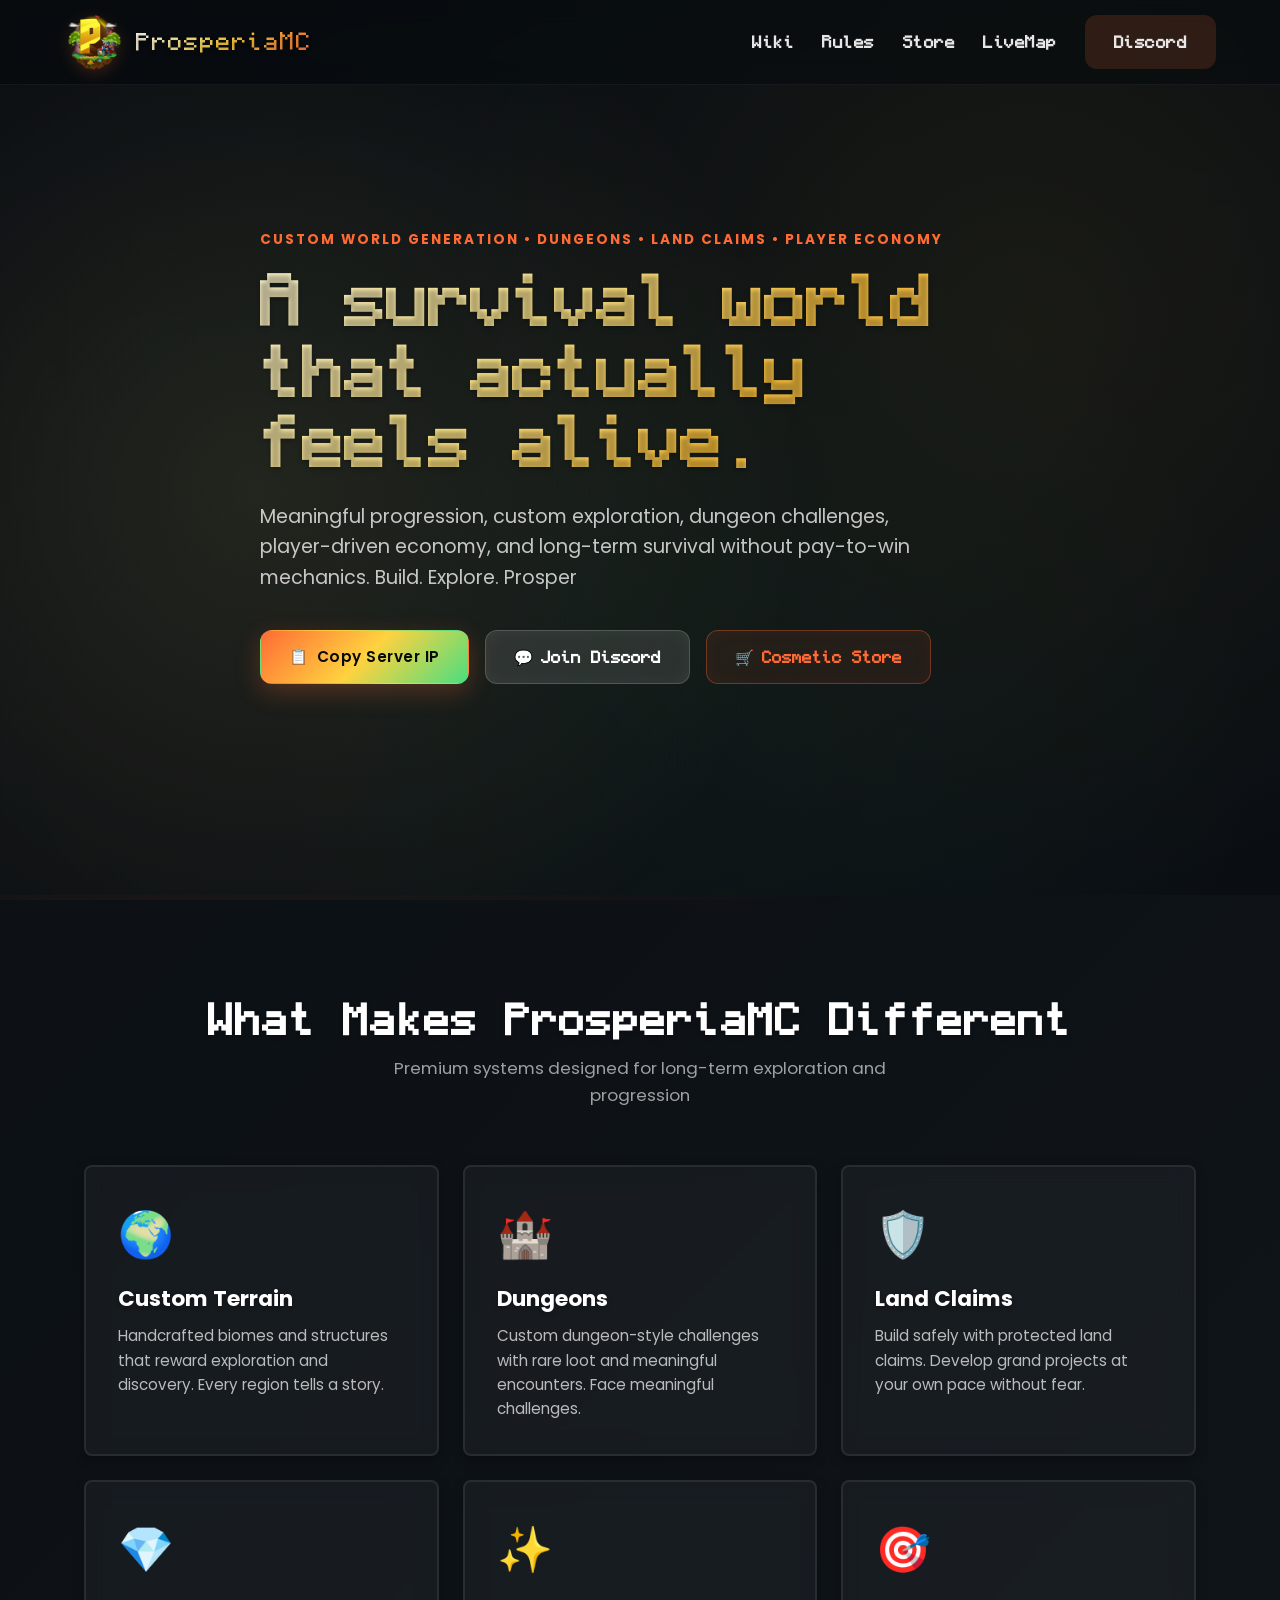
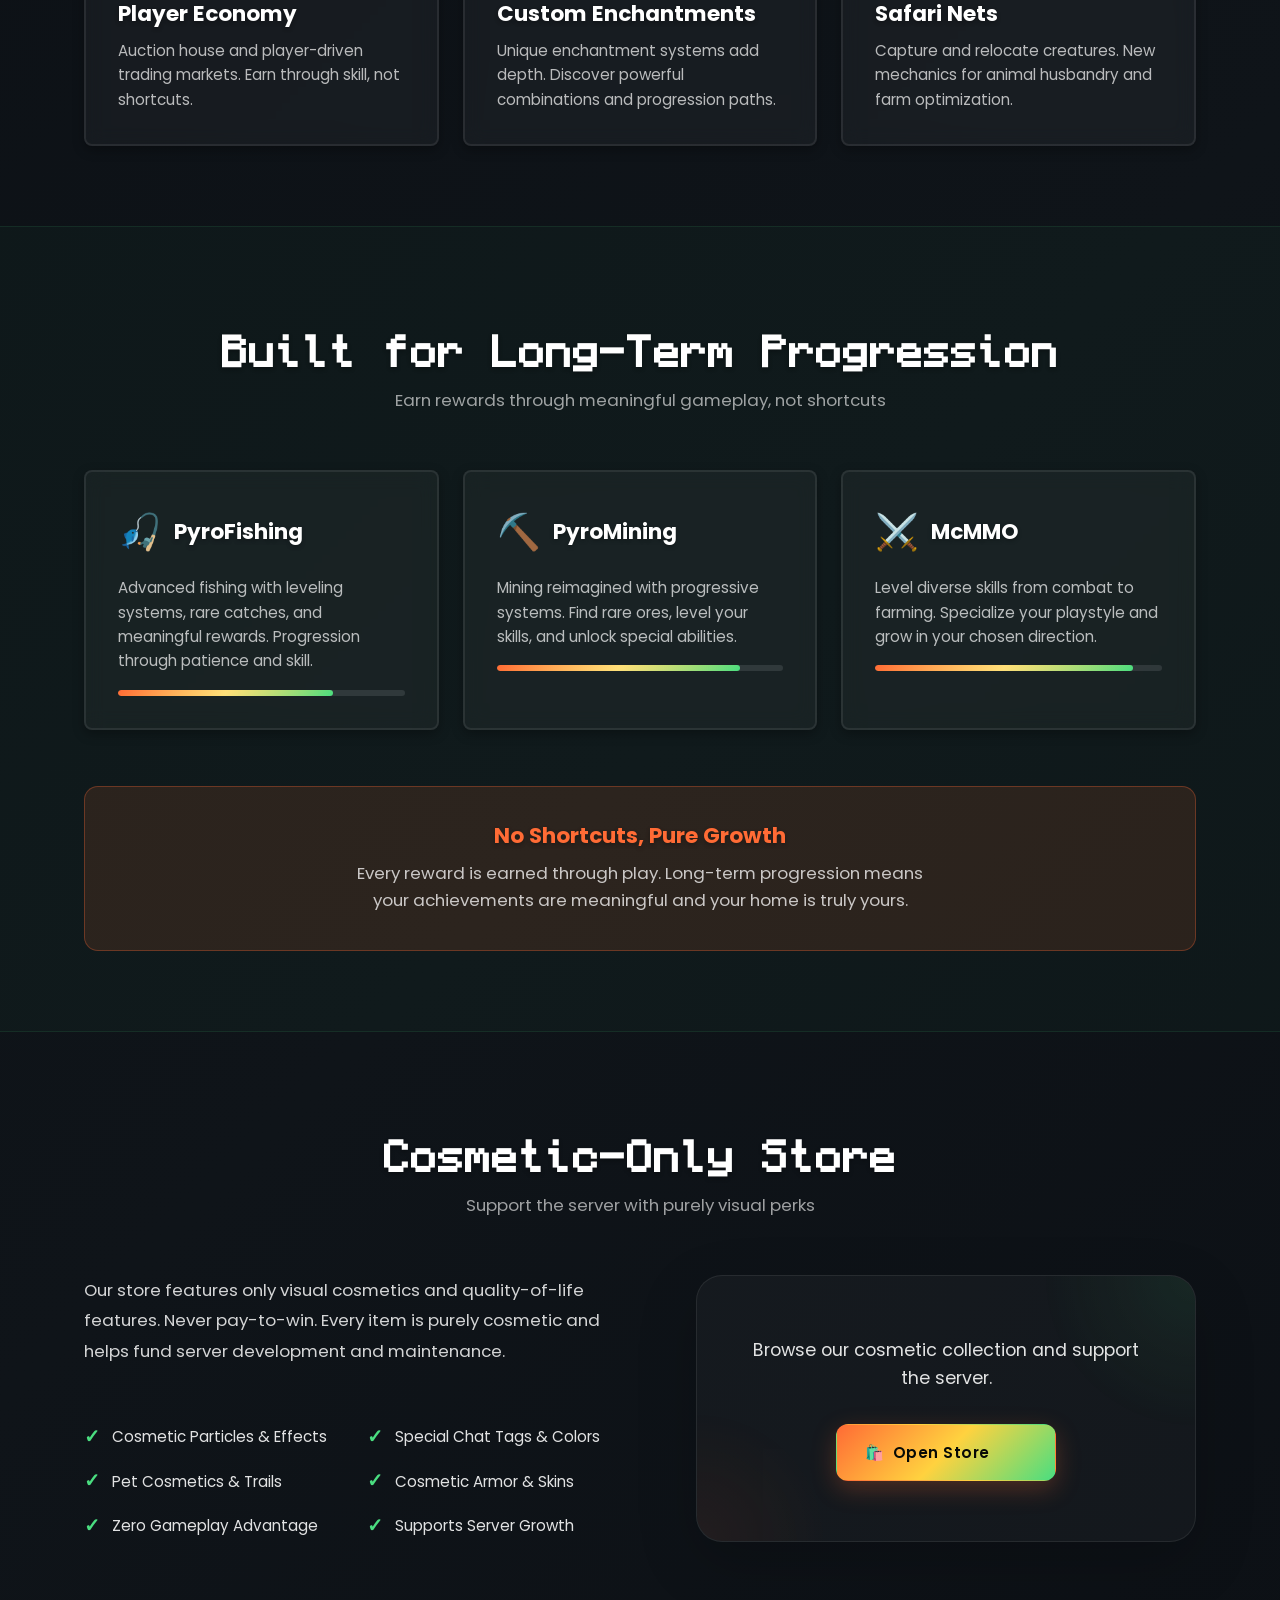
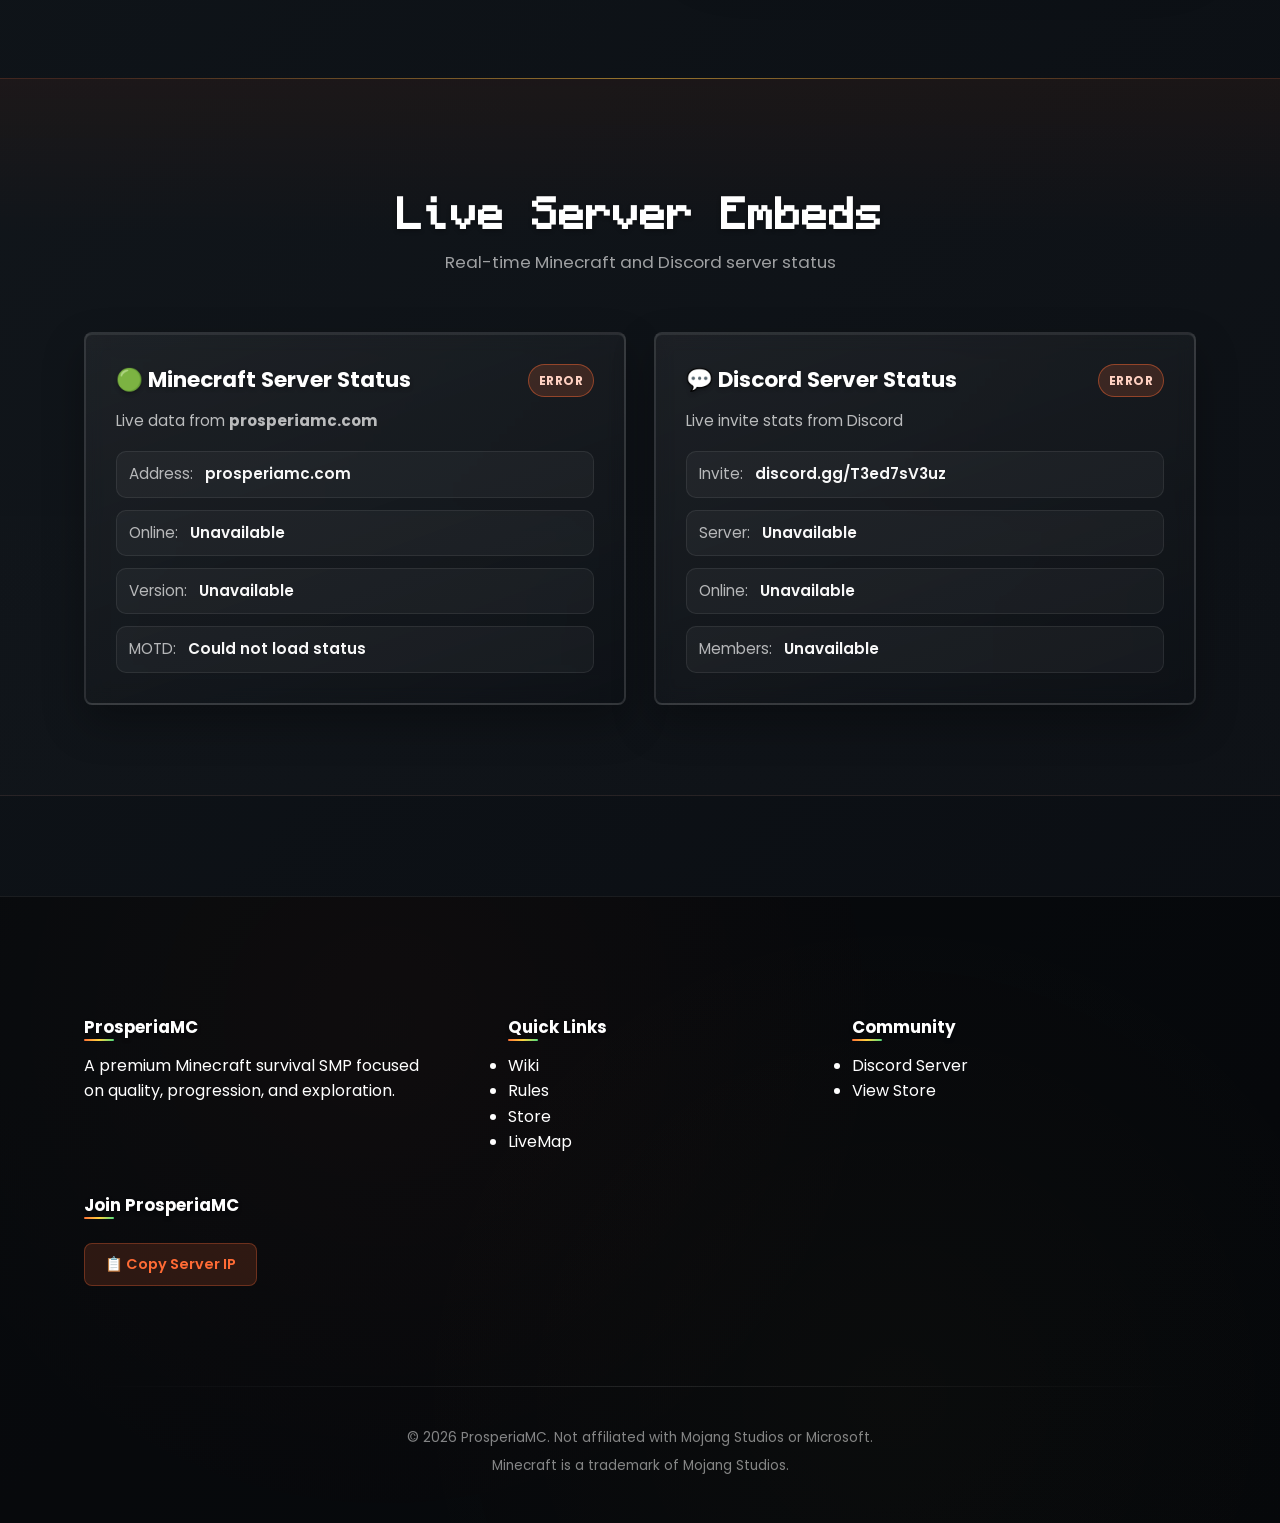
==== commit 17d46a90: "Add wiki page, live status embeds, golden title glow, visual improvements" ====
--- a/index.html
+++ b/index.html
@@ -9,7 +9,7 @@
   <meta name="robots" content="index, follow" />
   <meta property="og:title" content="ProsperiaMC | Premium Survival SMP" />
   <meta property="og:description" content="A survival world that actually feels alive. Custom terrain, dungeons, land claims, and player economy." />
-  <meta property="og:image" content="assets/icons/ProsperiaMC logo.png" />
+  <meta property="og:image" content="assets/icons/ProsperiaMC logo1.png" />
   <meta property="og:url" content="https://prosperiamc.com" />
   <meta name="twitter:card" content="summary_large_image" />
   <title>ProsperiaMC | Premium Survival SMP</title>
@@ -18,7 +18,7 @@
   <link rel="preconnect" href="https://fonts.googleapis.com" />
   <link rel="preconnect" href="https://fonts.gstatic.com" crossorigin />
   <link href="https://fonts.googleapis.com/css2?family=Poppins:wght@400;500;600;700;800;900&family=Press+Start+2P&display=swap" rel="stylesheet" />
-  <link rel="icon" href="assets/icons/ProsperiaMC logo.png" type="image/png" />
+  <link rel="icon" href="assets/icons/ProsperiaMC logo1.png" type="image/png" />
   <link rel="stylesheet" href="style.css" />
 </head>
 <body>
@@ -26,12 +26,12 @@
   <header class="navbar" id="navbar">
     <div class="container nav-content">
       <a href="#" class="logo">
-        <img src="assets/icons/ProsperiaMC logo.png" alt="ProsperiaMC Logo" class="logo-img" />
+        <img src="assets/icons/ProsperiaMC logo1.png" alt="ProsperiaMC logo1" class="logo-img" />
         <span class="logo-text">ProsperiaMC</span>
       </a>
 
       <nav class="nav-links">
-        <a href="#features">Features</a>
+        <a href="wiki.html">Wiki</a>
         <a href="rules.html">Rules</a>
         <a href="#store">Store</a>
         <a href="http://prosperiamc.com:8100/#world1:0:0:0:1500:0:0:0:0:perspective" target="_blank" rel="noopener noreferrer">LiveMap</a>
@@ -52,7 +52,7 @@
     <div class="hero-overlay"></div>
     <div class="container hero-content">
       <p class="eyebrow">Custom World Generation • Dungeons • Land Claims • Player Economy</p>
-      <h1>A survival world that actually feels alive.</h1>
+      <h1 class="title-gold-glow">A survival world that actually feels alive.</h1>
 
       <p class="hero-text">
         Meaningful progression, custom exploration, dungeon challenges, player-driven economy,
@@ -226,6 +226,46 @@
     </div>
   </section>
 
+  <!-- ========== LIVE STATUS EMBEDS SECTION ========== -->
+  <section id="live-status" class="status-embeds">
+    <div class="container">
+      <div class="section-header">
+        <h2>Live Server Embeds</h2>
+        <p class="section-subtitle">Real-time Minecraft and Discord server status</p>
+      </div>
+
+      <div class="embeds-grid">
+        <article class="card embed-card">
+          <div class="embed-title-row">
+            <h3>🟢 Minecraft Server Status</h3>
+            <span id="mc-status-pill" class="status-pill status-loading">Loading</span>
+          </div>
+          <p class="embed-subtitle">Live data from <strong>prosperiamc.com</strong></p>
+          <div class="embed-details">
+            <p><span class="embed-label">Address:</span> <span class="embed-value">prosperiamc.com</span></p>
+            <p><span class="embed-label">Online:</span> <span id="mc-online-count" class="embed-value">Loading...</span></p>
+            <p><span class="embed-label">Version:</span> <span id="mc-version" class="embed-value">Loading...</span></p>
+            <p><span class="embed-label">MOTD:</span> <span id="mc-motd" class="embed-value">Loading...</span></p>
+          </div>
+        </article>
+
+        <article class="card embed-card">
+          <div class="embed-title-row">
+            <h3>💬 Discord Server Status</h3>
+            <span id="discord-status-pill" class="status-pill status-loading">Loading</span>
+          </div>
+          <p class="embed-subtitle">Live invite stats from Discord</p>
+          <div class="embed-details">
+            <p><span class="embed-label">Invite:</span> <span class="embed-value">discord.gg/T3ed7sV3uz</span></p>
+            <p><span class="embed-label">Server:</span> <span id="discord-guild-name" class="embed-value">Loading...</span></p>
+            <p><span class="embed-label">Online:</span> <span id="discord-online" class="embed-value">Loading...</span></p>
+            <p><span class="embed-label">Members:</span> <span id="discord-members" class="embed-value">Loading...</span></p>
+          </div>
+        </article>
+      </div>
+    </div>
+  </section>
+
   <!-- ========== FOOTER ========== -->
   <footer class="footer">
     <div class="container">
@@ -238,7 +278,7 @@
         <div class="footer-section quick-links">
           <h4>Quick Links</h4>
           <ul>
-            <li><a href="#features">Features</a></li>
+            <li><a href="wiki.html">Wiki</a></li>
             <li><a href="rules.html">Rules</a></li>
             <li><a href="#store">Store</a></li>
             <li><a href="http://prosperiamc.com:8100/#world1:0:0:0:1500:0:0:0:0:perspective" target="_blank" rel="noopener noreferrer">LiveMap</a></li>
--- a/style.css
+++ b/style.css
@@ -115,6 +115,25 @@
   }
 }
 
+.title-gold-glow {
+  background: linear-gradient(135deg, #fff7cf 0%, #ffe88a 35%, #ffc43d 65%, #ffda73 100%);
+  -webkit-background-clip: text;
+  -webkit-text-fill-color: transparent;
+  background-clip: text;
+  animation: goldTitleGlow 3.6s ease-in-out infinite;
+}
+
+@keyframes goldTitleGlow {
+  0%, 100% {
+    filter: drop-shadow(0 0 10px rgba(255, 211, 89, 0.35)) drop-shadow(0 0 24px rgba(255, 181, 46, 0.2));
+    text-shadow: 0 0 8px rgba(255, 211, 89, 0.45);
+  }
+  50% {
+    filter: drop-shadow(0 0 18px rgba(255, 221, 120, 0.55)) drop-shadow(0 0 36px rgba(255, 187, 62, 0.35));
+    text-shadow: 0 0 14px rgba(255, 214, 102, 0.65);
+  }
+}
+
 h2 {
   font-size: 2.5rem;
   margin-bottom: 12px;
@@ -942,6 +961,72 @@
   font-size: 0.95rem;
 }
 
+/* Wiki Thread Styling - Same as Rule Category */
+.wiki-thread {
+  position: relative;
+  overflow: hidden;
+  margin-bottom: 32px;
+  padding: 32px;
+  background: rgba(255, 255, 255, 0.03);
+  border: 1px solid rgba(255, 255, 255, 0.06);
+  border-radius: 18px;
+  transition: transform 0.35s ease, box-shadow 0.35s ease, border-color 0.35s ease, background 0.35s ease;
+  box-shadow: 0 6px 18px rgba(0, 0, 0, 0.12);
+}
+
+.wiki-thread::before {
+  content: '';
+  position: absolute;
+  inset: -20%;
+  background: radial-gradient(circle at top left, rgba(255, 107, 53, 0.18), transparent 45%);
+  opacity: 0;
+  transform: scale(0.9);
+  transition: opacity 0.45s ease, transform 0.45s ease;
+  pointer-events: none;
+}
+
+.wiki-thread:hover {
+  background: rgba(255, 255, 255, 0.065);
+  border-color: rgba(255, 107, 53, 0.18);
+  transform: translateY(-4px);
+  box-shadow: 0 16px 40px rgba(0, 0, 0, 0.18), 0 0 40px rgba(255, 107, 53, 0.08);
+}
+
+.wiki-thread:hover::before {
+  opacity: 1;
+  transform: scale(1);
+}
+
+.wiki-thread h3 {
+  color: var(--accent-orange);
+  margin-bottom: 20px;
+  font-size: 1.45rem;
+  font-weight: 700;
+  letter-spacing: 0.5px;
+}
+
+.wiki-thread p {
+  color: rgba(255, 255, 255, 0.85);
+  margin-bottom: 16px;
+  line-height: 1.7;
+  font-family: 'Poppins', sans-serif;
+  font-size: 1rem;
+}
+
+.wiki-thread ul {
+  margin: 16px 0;
+  padding-left: 24px;
+  list-style-type: disc;
+}
+
+.wiki-thread li {
+  color: rgba(255, 255, 255, 0.8);
+  margin-bottom: 8px;
+  line-height: 1.6;
+  font-family: 'Poppins', sans-serif;
+  font-size: 0.95rem;
+}
+
 .policy-summary {
   margin: 24px 0 32px;
   padding: 22px 26px;
@@ -1166,6 +1251,153 @@
   box-shadow: 0 28px 80px rgba(0, 0, 0, 0.25), 0 0 30px rgba(74, 222, 128, 0.12);
 }
 
+/* ========== LIVE STATUS EMBEDS SECTION ========== */
+.status-embeds {
+  position: relative;
+  padding: 110px 0 90px;
+  margin-top: 56px;
+  background:
+    linear-gradient(180deg, rgba(255, 107, 53, 0.06) 0%, rgba(255, 255, 255, 0.01) 22%, rgba(255, 255, 255, 0.015) 100%);
+  border-top: 1px solid rgba(255, 107, 53, 0.2);
+  border-bottom: 1px solid rgba(255, 255, 255, 0.06);
+}
+
+.status-embeds::before {
+  content: '';
+  position: absolute;
+  top: -1px;
+  left: 50%;
+  transform: translateX(-50%);
+  width: min(1100px, 92vw);
+  height: 1px;
+  background: linear-gradient(90deg, transparent, rgba(255, 210, 63, 0.45), transparent);
+}
+
+.embeds-grid {
+  display: grid;
+  grid-template-columns: repeat(auto-fit, minmax(340px, 1fr));
+  gap: 28px;
+}
+
+.embed-card {
+  min-height: 300px;
+  padding: 30px;
+  border-color: rgba(255, 255, 255, 0.12);
+  background:
+    linear-gradient(160deg, rgba(255, 255, 255, 0.06) 0%, rgba(11, 15, 20, 0.35) 100%);
+  box-shadow:
+    inset 0 1px 0 rgba(255, 255, 255, 0.08),
+    0 18px 42px rgba(0, 0, 0, 0.3);
+}
+
+.embed-card:hover {
+  transform: translateY(-8px) scale(1.01);
+  border-color: rgba(255, 210, 63, 0.45);
+  box-shadow:
+    inset 0 1px 0 rgba(255, 255, 255, 0.1),
+    0 24px 56px rgba(0, 0, 0, 0.36),
+    0 0 35px rgba(255, 210, 63, 0.15);
+}
+
+.embed-title-row {
+  display: flex;
+  justify-content: space-between;
+  align-items: center;
+  gap: 12px;
+  margin-bottom: 12px;
+}
+
+.embed-title-row h3 {
+  margin: 0;
+}
+
+.embed-subtitle {
+  margin-bottom: 18px;
+  color: rgba(255, 255, 255, 0.72);
+  font-size: 0.96rem;
+}
+
+.embed-details {
+  display: grid;
+  gap: 12px;
+}
+
+.embed-details p {
+  margin: 0;
+  padding: 10px 12px;
+  border-radius: 10px;
+  background: rgba(255, 255, 255, 0.04);
+  border: 1px solid rgba(255, 255, 255, 0.08);
+}
+
+.embed-label {
+  color: rgba(255, 255, 255, 0.68);
+  margin-right: 8px;
+}
+
+.embed-value {
+  color: #f8f8f8;
+  font-weight: 600;
+}
+
+.status-pill {
+  display: inline-flex;
+  align-items: center;
+  justify-content: center;
+  padding: 6px 10px;
+  border-radius: 999px;
+  font-size: 0.75rem;
+  font-weight: 700;
+  letter-spacing: 0.4px;
+  text-transform: uppercase;
+  border: 1px solid transparent;
+}
+
+.status-loading {
+  background: rgba(255, 210, 63, 0.14);
+  color: var(--accent-yellow);
+  border-color: rgba(255, 210, 63, 0.35);
+}
+
+.status-online {
+  background: rgba(74, 222, 128, 0.14);
+  color: var(--accent-green);
+  border-color: rgba(74, 222, 128, 0.4);
+}
+
+.status-offline {
+  background: rgba(255, 107, 53, 0.14);
+  color: var(--accent-orange);
+  border-color: rgba(255, 107, 53, 0.4);
+}
+
+.status-error {
+  background: rgba(255, 107, 53, 0.16);
+  color: #ffd1c2;
+  border-color: rgba(255, 107, 53, 0.45);
+}
+
+@media (max-width: 768px) {
+  .status-embeds {
+    margin-top: 38px;
+    padding: 80px 0 64px;
+  }
+
+  .embed-card {
+    min-height: 0;
+    padding: 22px;
+  }
+
+  .embed-title-row {
+    flex-direction: column;
+    align-items: flex-start;
+  }
+
+  .status-pill {
+    margin-top: 2px;
+  }
+}
+
 /* ========== SERVER INFO SECTION ========== */
 .server-info {
   padding: 100px 0 80px;
@@ -1310,7 +1542,13 @@
 }
 
 .footer-section.quick-links {
-  margin-left: 24px;
+  margin-left: 40px;
+}
+
+@media (max-width: 768px) {
+  .footer-section.quick-links {
+    margin-left: 0;
+  }
 }
 
 .footer-section ul li a:hover {
@@ -1430,6 +1668,540 @@
     margin-bottom: 40px;
   }
 
+  .wiki-layout {
+    grid-template-columns: 1fr;
+  }
+
+  .wiki-sidebar {
+    position: static;
+    max-height: none;
+    overflow: visible;
+  }
+
+  .wiki-toc {
+    margin-bottom: 32px;
+  }
+
+/* ========== WIKI STYLES ========== */
+.wiki-hero {
+  min-height: 50vh;
+  display: flex;
+  align-items: center;
+  justify-content: center;
+  text-align: center;
+  background: transparent;
+  border-bottom: none;
+}
+
+.wiki-hero h1 {
+  font-size: 3rem;
+  margin-bottom: 16px;
+}
+
+.wiki-hero p {
+  font-size: 1.1rem;
+  color: rgba(255, 255, 255, 0.8);
+  max-width: 600px;
+  margin: 0 auto;
+}
+
+.wiki-content {
+  padding: 80px 0;
+  background: transparent;
+}
+
+.wiki-intro {
+  text-align: center;
+  margin-bottom: 60px;
+}
+
+.wiki-intro h2 {
+  font-size: 2.5rem;
+  margin-bottom: 16px;
+  color: var(--accent-yellow);
+}
+
+.wiki-intro p {
+  font-size: 1.1rem;
+  color: rgba(255, 255, 255, 0.8);
+  max-width: 800px;
+  margin: 0 auto;
+}
+
+.wiki-accordion {
+  max-width: 1000px;
+  margin: 0 auto;
+}
+
+.wiki-section {
+  background: rgba(255, 255, 255, 0.03);
+  border: 1px solid rgba(255, 255, 255, 0.08);
+  border-radius: 12px;
+  margin-bottom: 20px;
+  overflow: hidden;
+  transition: all 0.3s ease;
+}
+
+.wiki-section:hover {
+  border-color: rgba(255, 107, 53, 0.3);
+  box-shadow: 0 5px 20px rgba(255, 107, 53, 0.1);
+}
+
+.wiki-section summary {
+  display: flex;
+  align-items: center;
+  justify-content: space-between;
+  padding: 24px 32px;
+  cursor: pointer;
+  list-style: none;
+  background: rgba(255, 255, 255, 0.05);
+  transition: background 0.3s ease;
+}
+
+.wiki-section summary:hover {
+  background: rgba(255, 107, 53, 0.1);
+}
+
+.wiki-section summary h3 {
+  font-size: 1.4rem;
+  margin: 0;
+  color: var(--accent-orange);
+  font-weight: 600;
+}
+
+.wiki-section summary .section-icon {
+  font-size: 1.5rem;
+  opacity: 0.8;
+}
+
+.wiki-section summary::-webkit-details-marker {
+  display: none;
+}
+
+.wiki-section summary::after {
+  content: '▼';
+  font-size: 1.2rem;
+  color: var(--accent-yellow);
+  transition: transform 0.3s ease;
+}
+
+.wiki-section[open] summary::after {
+  transform: rotate(180deg);
+}
+
+.section-content {
+  padding: 0 32px 32px;
+  border-top: 1px solid rgba(255, 255, 255, 0.1);
+  background: rgba(255, 255, 255, 0.02);
+}
+
+.section-content h4 {
+  font-size: 1.3rem;
+  margin: 24px 0 16px;
+  color: var(--accent-green);
+}
+
+.section-content h5 {
+  font-size: 1.1rem;
+  margin: 20px 0 12px;
+  color: var(--accent-yellow);
+  font-weight: 600;
+}
+
+.section-content p {
+  margin-bottom: 16px;
+  color: rgba(255, 255, 255, 0.9);
+  line-height: 1.6;
+}
+
+.section-content ul {
+  margin-bottom: 16px;
+  padding-left: 20px;
+}
+
+.section-content li {
+  margin-bottom: 8px;
+  color: rgba(255, 255, 255, 0.85);
+  line-height: 1.5;
+}
+
+.section-content code {
+  background: rgba(0, 0, 0, 0.3);
+  padding: 2px 6px;
+  border-radius: 4px;
+  font-family: 'Monocraft', monospace;
+  color: var(--accent-green);
+  font-size: 0.9em;
+}
+
+.section-content strong {
+  color: var(--accent-orange);
+  font-weight: 600;
+}
+
+@media (max-width: 768px) {
+  .wiki-hero h1 {
+    font-size: 2.2rem;
+  }
+
+  .wiki-intro h2 {
+    font-size: 2rem;
+  }
+
+  .wiki-section summary {
+    padding: 20px 24px;
+  }
+
+  .section-content {
+    padding: 0 24px 24px;
+  }
+
+  .wiki-section summary h3 {
+    font-size: 1.2rem;
+  }
+}
+
+/* ========== WIKI STYLES ========== */
+.wiki {
+  padding: 80px 0;
+  background: transparent;
+}
+
+.wiki .section-header {
+  text-align: center;
+  margin-bottom: 60px;
+}
+
+.wiki .section-header h2 {
+  font-size: 2.5rem;
+  margin-bottom: 16px;
+  color: var(--accent-yellow);
+}
+
+.wiki .section-header p {
+  font-size: 1.1rem;
+  color: rgba(255, 255, 255, 0.8);
+  max-width: 800px;
+  margin: 0 auto;
+}
+
+.wiki-layout {
+  display: block;
+}
+
+.wiki-sidebar {
+  display: none;
+}
+
+/* TOC specific styling */
+#toc {
+  background: rgba(255, 255, 255, 0.03);
+  border-color: rgba(255, 255, 255, 0.06);
+  margin-top: 16px;
+  margin-bottom: 64px;
+  padding: 36px 40px;
+  position: relative;
+}
+
+#toc::before {
+  background: radial-gradient(circle at top left, rgba(255, 107, 53, 0.14), transparent 45%);
+}
+
+/* Decorative bottom line under TOC */
+#toc::after {
+  content: '';
+  position: absolute;
+  bottom: -32px;
+  left: 50%;
+  transform: translateX(-50%);
+  width: 60%;
+  height: 1px;
+  background: linear-gradient(90deg, transparent, rgba(255, 107, 53, 0.35), var(--accent-yellow), rgba(255, 107, 53, 0.35), transparent);
+  pointer-events: none;
+}
+
+#toc:hover {
+  background: rgba(255, 255, 255, 0.065);
+  border-color: rgba(255, 107, 53, 0.18);
+}
+
+#toc .toc-list {
+  list-style: none;
+  list-style-type: none;
+  margin: 0 !important;
+  padding: 0 !important;
+  display: flex;
+  flex-direction: column;
+}
+
+#toc .toc-list li {
+  display: block;
+  list-style: none;
+  list-style-type: none;
+  margin: 0 !important;
+  padding: 0 !important;
+}
+
+#toc .toc-list li::marker {
+  content: "";
+}
+
+#toc .toc-item {
+  display: grid;
+  grid-template-columns: 40px auto 1fr auto;
+  align-items: baseline;
+  column-gap: 10px;
+  color: rgba(255, 255, 255, 0.9);
+  text-decoration: none;
+  padding: 8px 0;
+  font-size: 0.95rem;
+  font-weight: 400;
+  line-height: 1.6;
+  border-bottom: none;
+  transition: color 0.25s ease;
+}
+
+#toc .toc-item:hover {
+  color: var(--accent-orange);
+  background: none;
+  transform: none;
+}
+
+#toc .toc-index {
+  min-width: 34px;
+  font-weight: 500;
+  margin-right: 8px;
+}
+
+#toc .toc-title {
+  white-space: nowrap;
+}
+
+#toc .toc-dots {
+  flex: 1;
+  border-bottom: 1px dotted rgba(255, 255, 255, 0.45);
+  transform: translateY(-2px);
+}
+
+#toc .toc-page {
+  min-width: 24px;
+  text-align: right;
+}
+
+.wiki-content {
+  width: 100%;
+  margin: 0;
+}
+
+.toc-header {
+  display: flex;
+  flex-direction: column;
+  gap: 6px;
+}
+
+.toc-label {
+  display: inline-flex;
+  padding: 8px 14px;
+  border-radius: 999px;
+  background: rgba(255, 107, 53, 0.12);
+  color: var(--accent-orange);
+  font-weight: 700;
+  letter-spacing: 0.04em;
+  font-size: 0.85rem;
+}
+
+.subsection-grid {
+  display: grid;
+  grid-template-columns: repeat(auto-fit, minmax(220px, 1fr));
+  gap: 24px;
+  margin: 18px 0;
+}
+
+.note-box {
+  margin-top: 24px;
+  padding: 22px 26px;
+  border-left: 4px solid var(--accent-orange);
+  background: rgba(255, 255, 255, 0.06);
+  color: rgba(255, 255, 255, 0.92);
+  border-radius: 14px;
+  box-shadow: inset 0 0 15px rgba(255, 255, 255, 0.04);
+}
+
+.code-grid {
+  display: grid;
+  grid-template-columns: repeat(auto-fit, minmax(240px, 1fr));
+  gap: 20px;
+  margin: 24px 0;
+}
+
+.code-card {
+  background: rgba(0, 0, 0, 0.24);
+  border: 1px solid rgba(255, 255, 255, 0.08);
+  border-radius: 16px;
+  padding: 20px;
+}
+
+.code-card h5 {
+  margin-bottom: 14px;
+  color: var(--accent-yellow);
+  font-size: 1rem;
+}
+
+.code-card pre {
+  margin: 0;
+  padding: 14px;
+  background: rgba(0, 0, 0, 0.35);
+  border-radius: 12px;
+  overflow-x: auto;
+  color: #f8f8f2;
+  font-family: 'Monocraft', monospace;
+  font-size: 0.95rem;
+  line-height: 1.5;
+}
+
+.wiki-category {
+  background: rgba(255, 255, 255, 0.03);
+  border: 2px solid rgba(255, 255, 255, 0.08);
+  border-radius: 16px;
+  margin-bottom: 24px;
+  overflow: hidden;
+  transition: all 0.3s ease;
+  position: relative;
+}
+
+.wiki-category:hover {
+  border-color: rgba(255, 107, 53, 0.3);
+  box-shadow: 0 8px 32px rgba(255, 107, 53, 0.15);
+  transform: translateY(-2px);
+}
+
+.wiki-category::before {
+  content: '';
+  position: absolute;
+  top: 0;
+  left: 0;
+  right: 0;
+  height: 4px;
+  background: linear-gradient(90deg, var(--accent-orange), var(--accent-yellow), var(--accent-green));
+  opacity: 0;
+  transition: opacity 0.3s ease;
+}
+
+.wiki-category:hover::before {
+  opacity: 1;
+}
+
+.category-header {
+  display: flex;
+  align-items: center;
+  padding: 24px 32px;
+  background: rgba(255, 255, 255, 0.05);
+  border-bottom: 1px solid rgba(255, 255, 255, 0.1);
+  transition: background 0.3s ease;
+}
+
+.wiki-category:hover .category-header {
+  background: rgba(255, 107, 53, 0.08);
+}
+
+.category-icon {
+  font-size: 2rem;
+  margin-right: 16px;
+  opacity: 0.9;
+}
+
+.category-header h3 {
+  font-size: 1.5rem;
+  margin: 0;
+  color: var(--accent-orange);
+  font-weight: 600;
+}
+
+.category-content {
+  padding: 32px;
+  background: rgba(255, 255, 255, 0.02);
+}
+
+.category-content h4 {
+  font-size: 1.3rem;
+  margin: 0 0 16px 0;
+  color: var(--accent-green);
+  font-weight: 600;
+}
+
+.category-content h5 {
+  font-size: 1.1rem;
+  margin: 24px 0 12px 0;
+  color: var(--accent-yellow);
+  font-weight: 600;
+  border-bottom: 2px solid rgba(255, 210, 63, 0.3);
+  padding-bottom: 4px;
+}
+
+.category-content p {
+  margin-bottom: 16px;
+  color: rgba(255, 255, 255, 0.9);
+  line-height: 1.6;
+}
+
+.category-content ul {
+  margin-bottom: 16px;
+  padding-left: 20px;
+}
+
+.category-content li {
+  margin-bottom: 8px;
+  color: rgba(255, 255, 255, 0.85);
+  line-height: 1.5;
+  position: relative;
+}
+
+.category-content li::before {
+  content: '▶';
+  color: var(--accent-orange);
+  font-size: 0.8rem;
+  position: absolute;
+  left: -20px;
+  top: 2px;
+}
+
+.category-content code {
+  background: rgba(0, 0, 0, 0.4);
+  padding: 3px 8px;
+  border-radius: 6px;
+  font-family: 'Monocraft', monospace;
+  color: var(--accent-green);
+  font-size: 0.9em;
+  border: 1px solid rgba(74, 222, 128, 0.3);
+}
+
+.category-content strong {
+  color: var(--accent-orange);
+  font-weight: 600;
+}
+
+@media (max-width: 768px) {
+  .wiki .section-header h2 {
+    font-size: 2rem;
+  }
+
+  .category-header {
+    padding: 20px 24px;
+  }
+
+  .category-content {
+    padding: 24px;
+  }
+
+  .category-header h3 {
+    font-size: 1.3rem;
+  }
+
+  .category-icon {
+    font-size: 1.8rem;
+  }
+}
+
   .feature-grid,
   .progression-grid,
   .info-grid {
@@ -1454,13 +2226,9 @@
   .footer-content {
     grid-template-columns: 1fr;
     gap: 32px;
-    padding: 40px 0;
-  }
-}
-
-@media (max-width: 480px) {
+  }
+
   .container {
-    width: min(100%, 90vw);
     padding: 0 16px;
   }
 
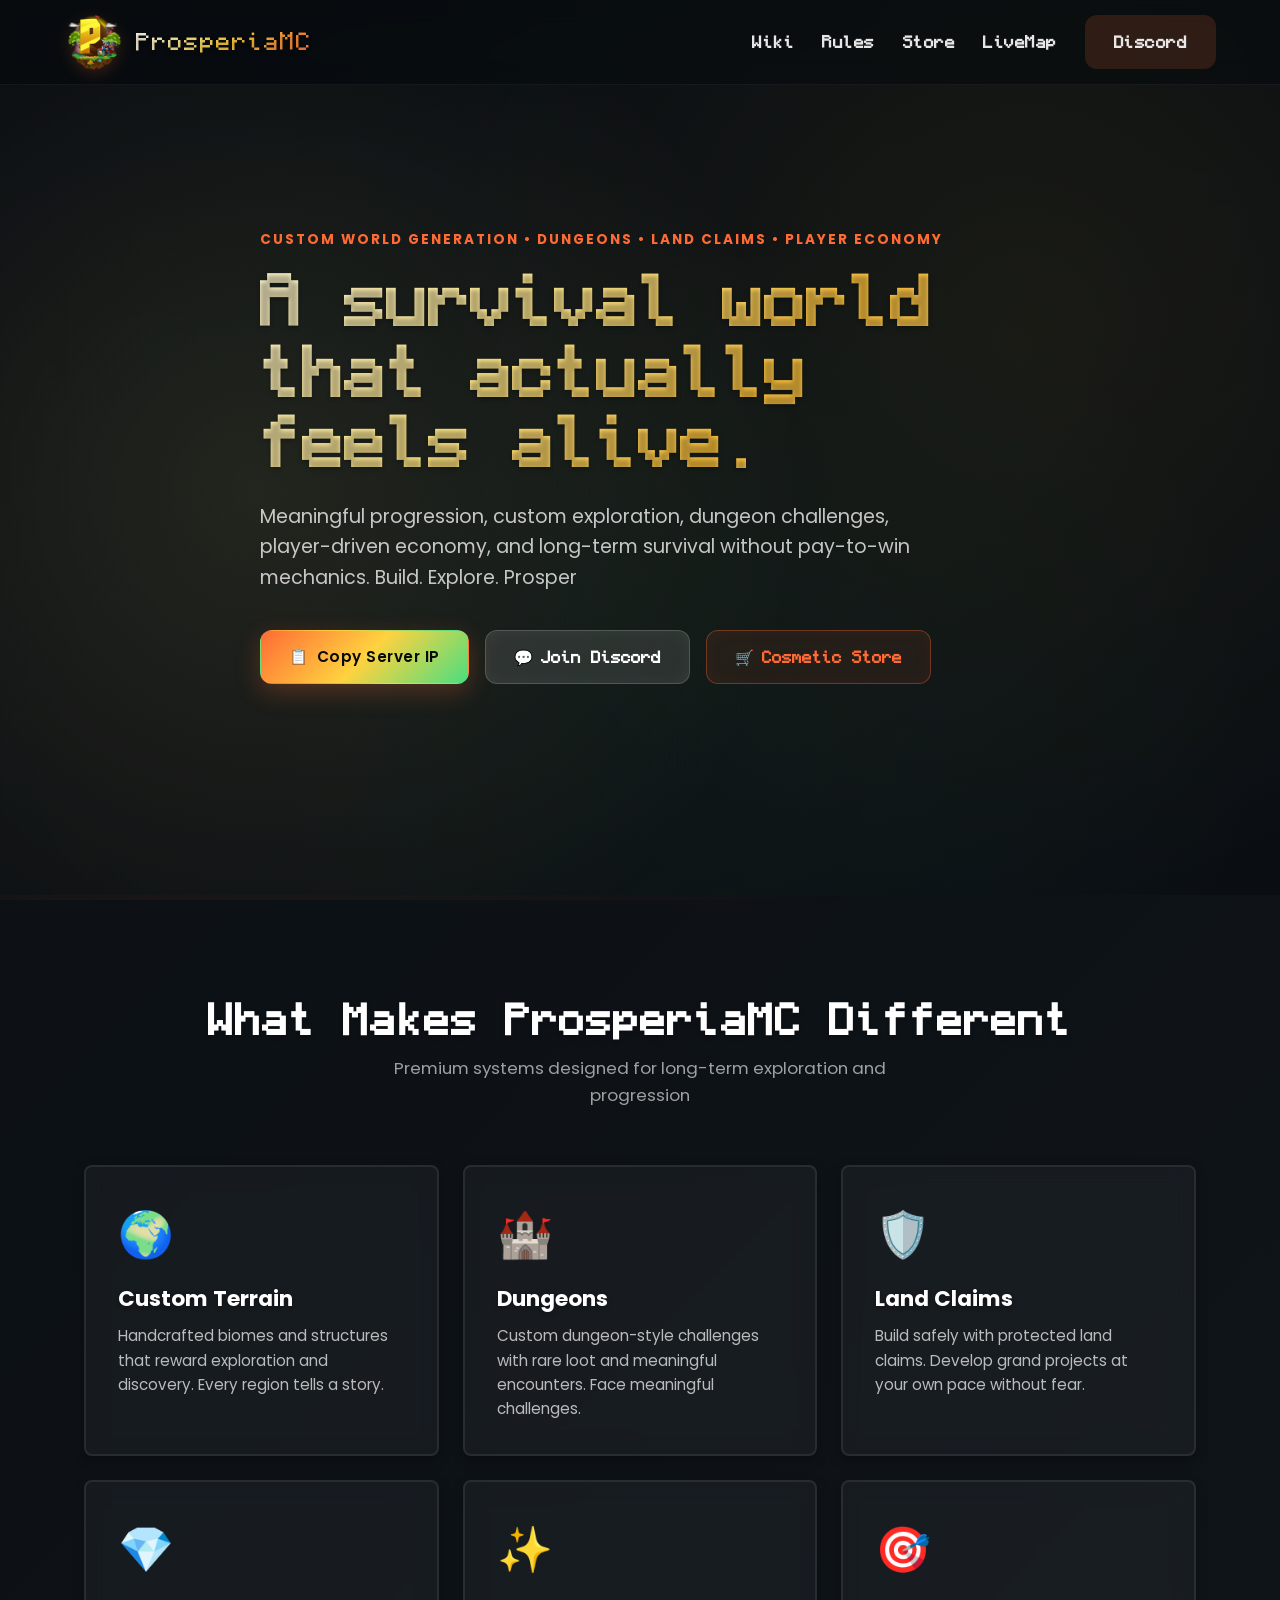
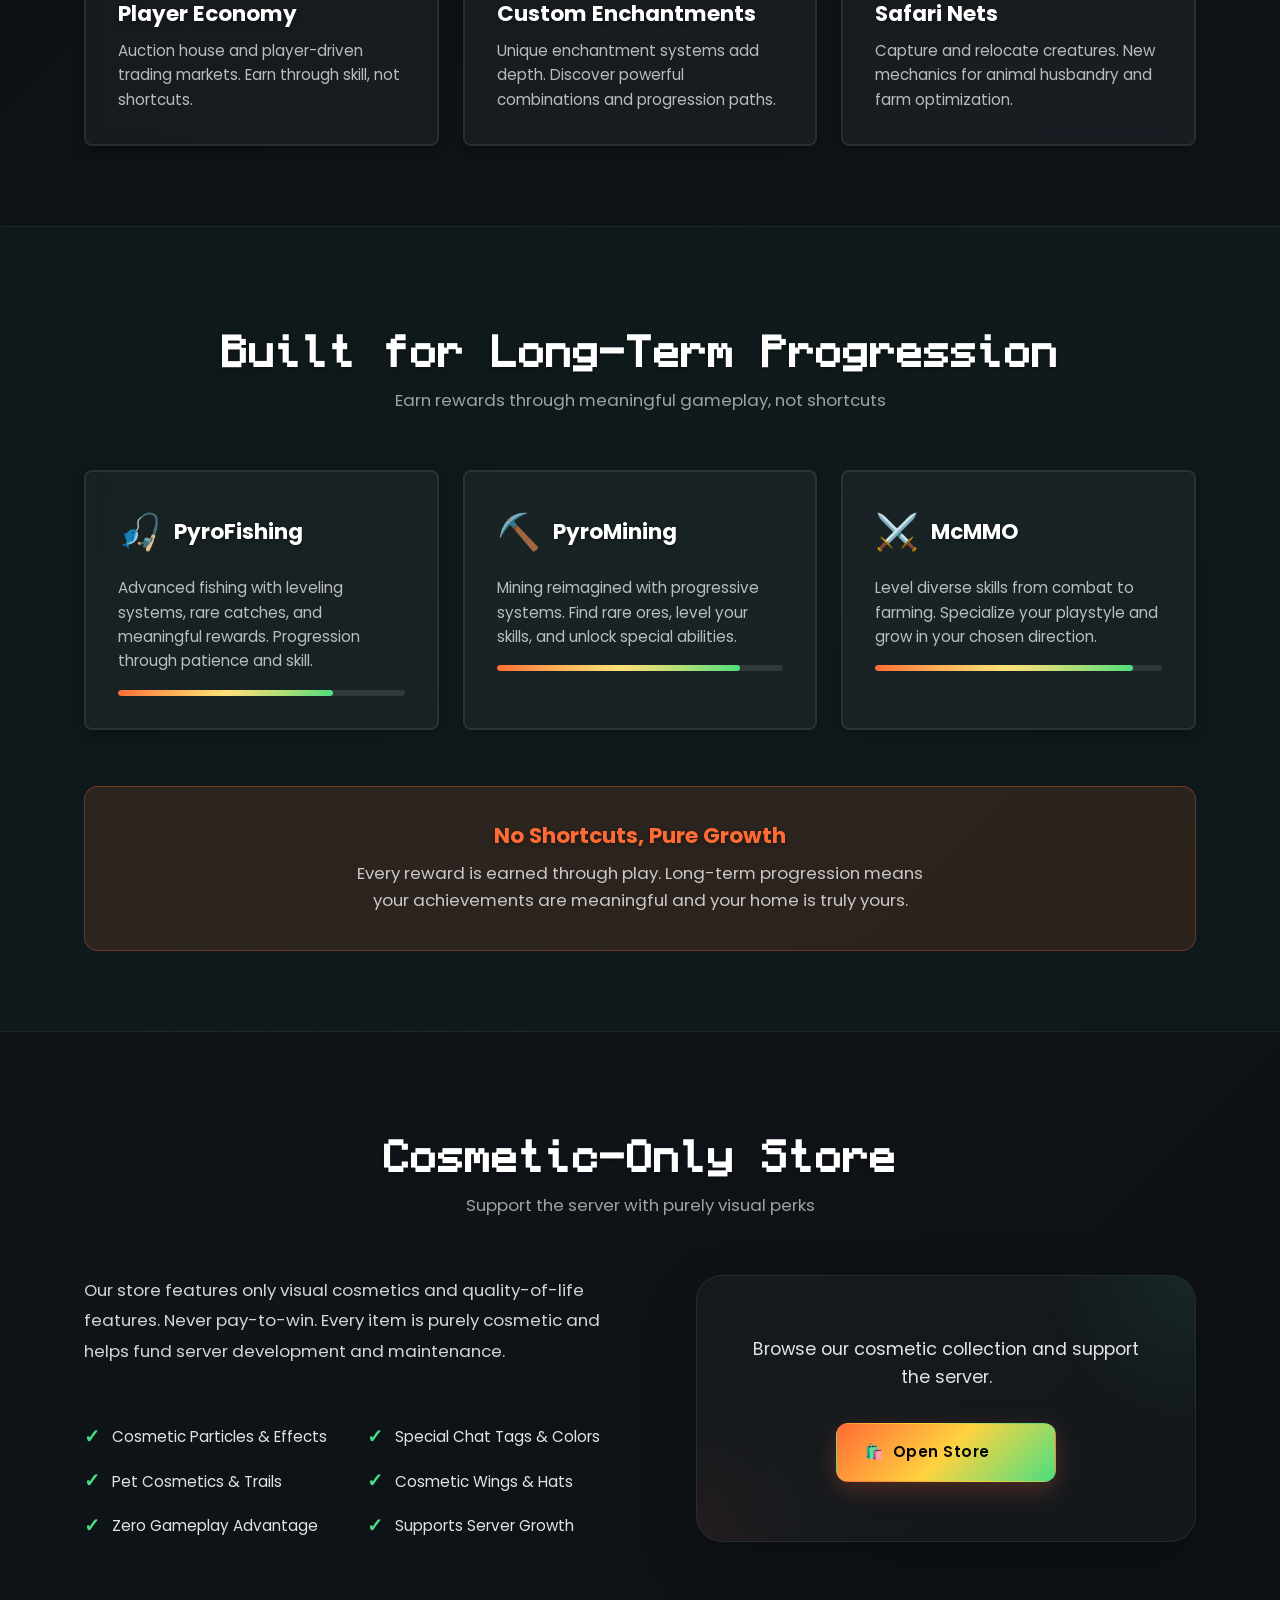
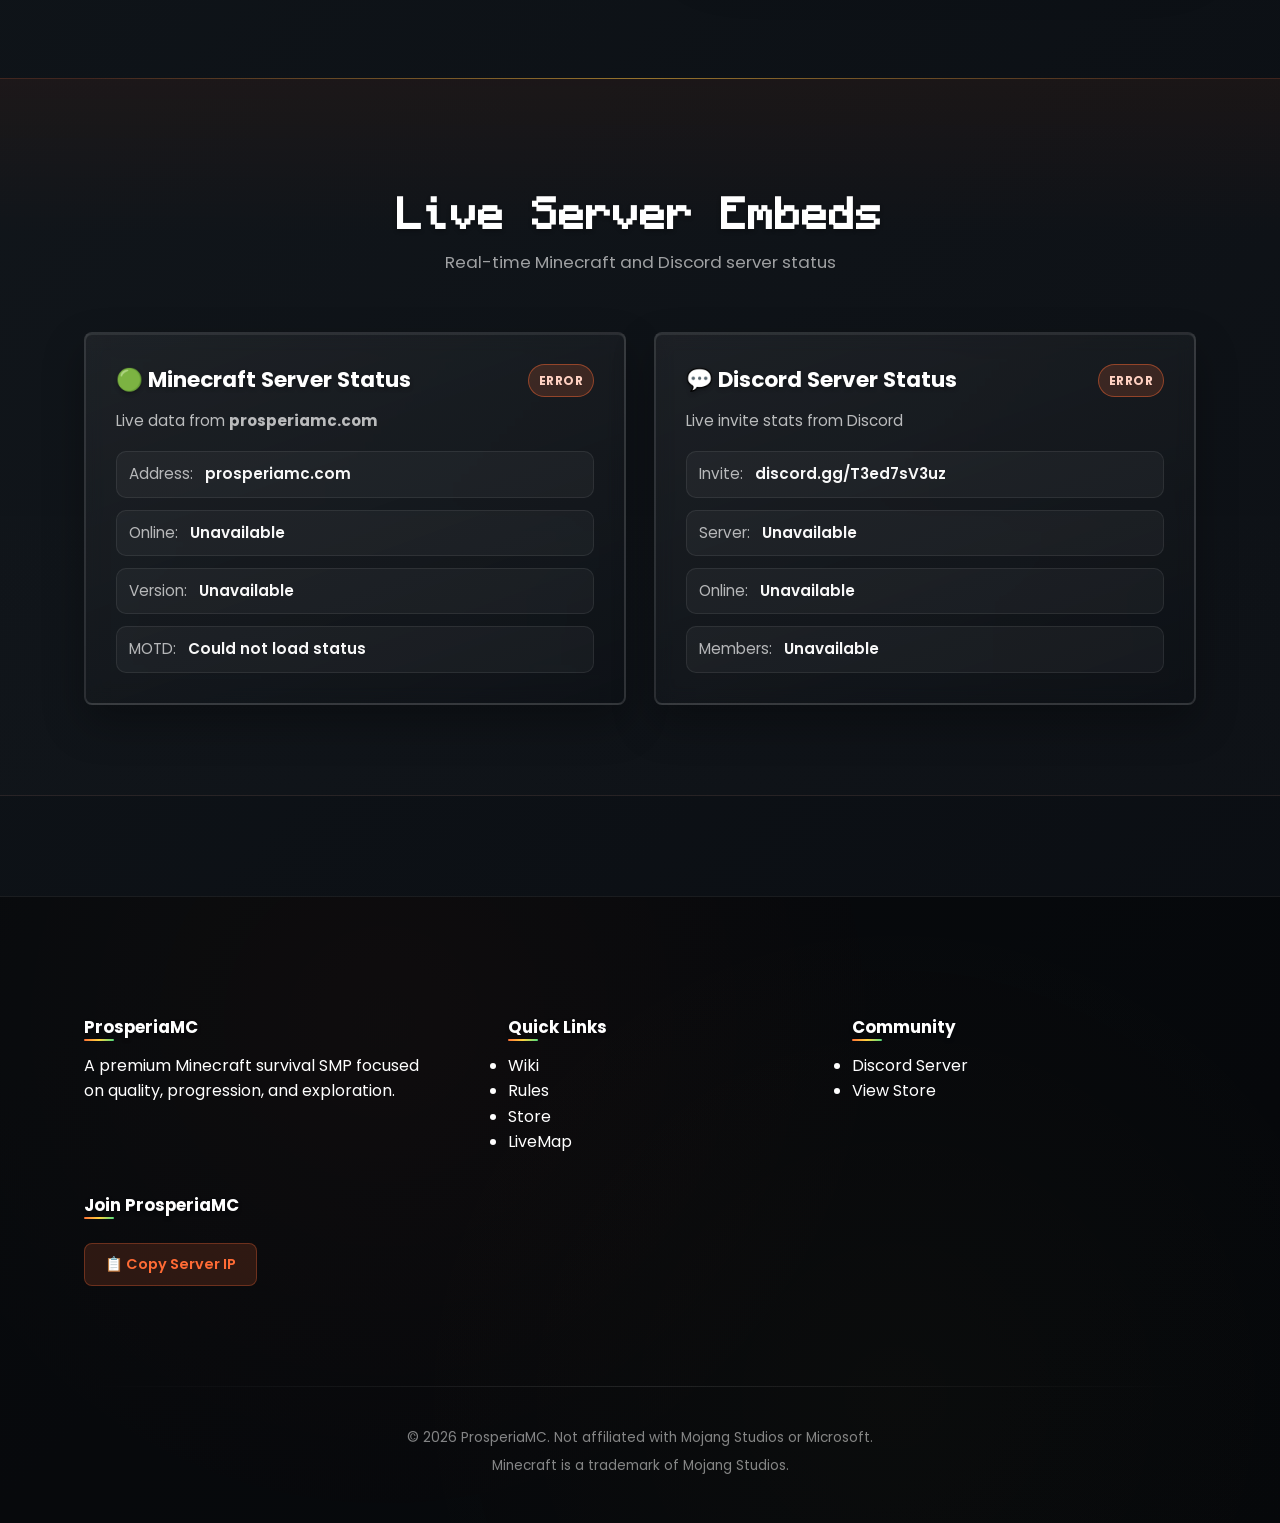
==== commit 3e0e19b3: "Update store links to shop.prosperiamc.com, remove store modal" ====
--- a/index.html
+++ b/index.html
@@ -33,7 +33,7 @@
       <nav class="nav-links">
         <a href="wiki.html">Wiki</a>
         <a href="rules.html">Rules</a>
-        <a href="#store">Store</a>
+        <a href="https://shop.prosperiamc.com/" target="_blank" rel="noopener noreferrer">Store</a>
         <a href="http://prosperiamc.com:8100/#world1:0:0:0:1500:0:0:0:0:perspective" target="_blank" rel="noopener noreferrer">LiveMap</a>
         <a href="https://www.discord.gg/T3ed7sV3uz" class="btn btn-nav-discord" target="_blank" rel="noopener noreferrer">Discord</a>
       </nav>
@@ -66,7 +66,7 @@
         <a href="https://www.discord.gg/T3ed7sV3uz" class="btn btn-secondary" target="_blank" rel="noopener noreferrer">
           <span>💬</span> Join Discord
         </a>
-        <a href="#store" class="btn btn-tertiary">
+        <a href="https://shop.prosperiamc.com/" class="btn btn-tertiary" target="_blank" rel="noopener noreferrer">
           <span>🛒</span> Cosmetic Store
         </a>
       </div>
@@ -203,7 +203,7 @@
             </div>
             <div class="feature-check">
               <span class="icon">✓</span>
-              <span>Cosmetic Armor & Skins</span>
+              <span>Cosmetic Wings & Hats</span>
             </div>
             <div class="feature-check">
               <span class="icon">✓</span>
@@ -218,9 +218,9 @@
 
         <div class="store-cta store-cta-glow">
           <p>Browse our cosmetic collection and support the server.</p>
-          <button class="btn btn-primary" id="open-store-modal">
+          <a href="https://shop.prosperiamc.com/" class="btn btn-primary" target="_blank" rel="noopener noreferrer">
             <span>🛍️</span> Open Store
-          </button>
+          </a>
         </div>
       </div>
     </div>
@@ -280,7 +280,7 @@
           <ul>
             <li><a href="wiki.html">Wiki</a></li>
             <li><a href="rules.html">Rules</a></li>
-            <li><a href="#store">Store</a></li>
+            <li><a href="https://shop.prosperiamc.com/" target="_blank" rel="noopener noreferrer">Store</a></li>
             <li><a href="http://prosperiamc.com:8100/#world1:0:0:0:1500:0:0:0:0:perspective" target="_blank" rel="noopener noreferrer">LiveMap</a></li>
           </ul>
         </div>
@@ -289,7 +289,7 @@
           <h4>Community</h4>
           <ul>
             <li><a href="https://www.discord.gg/T3ed7sV3uz" target="_blank" rel="noopener noreferrer">Discord Server</a></li>
-            <li><a href="#store">View Store</a></li>
+            <li><a href="https://shop.prosperiamc.com/" target="_blank" rel="noopener noreferrer">View Store</a></li>
           </ul>
         </div>
 
@@ -313,26 +313,6 @@
     <span>↑</span>
   </button>
 
-  <!-- Store Modal -->
-  <div id="store-modal" class="modal">
-    <div class="modal-content">
-      <span class="modal-close">&times;</span>
-      <h2>🛍️ Cosmetic Store</h2>
-      <p>Our cosmetic store is currently under development. We're working hard to bring you amazing visual perks that support the server without affecting gameplay!</p>
-      <p>Features coming soon:</p>
-      <ul>
-        <li>Particle Effects & Trails</li>
-        <li>Chat Tags & Colors</li>
-        <li>Pet Cosmetics</li>
-        <li>Armor Skins</li>
-      </ul>
-      <p>Stay tuned for updates on our Discord!</p>
-      <a href="https://www.discord.gg/T3ed7sV3uz" class="btn btn-primary" target="_blank" rel="noopener noreferrer">
-        <span>💬</span> Join Discord for Updates
-      </a>
-    </div>
-  </div>
-
   <script src="script.js"></script>
 </body>
 </html>
--- a/style.css
+++ b/style.css
@@ -1893,121 +1893,131 @@
   display: none;
 }
 
-/* TOC specific styling */
-#toc {
-  background: rgba(255, 255, 255, 0.03);
-  border-color: rgba(255, 255, 255, 0.06);
+/* ═══════════════════════════════════════════════════════════════
+   WIKI NAVIGATION — DUAL-LAYER PILL NAV BAR
+   ═══════════════════════════════════════════════════════════════ */
+
+@keyframes tocNavFadeIn {
+  from { opacity: 0; transform: translateY(10px); }
+  to   { opacity: 1; transform: translateY(0); }
+}
+
+@keyframes tocNavGlow {
+  0%, 100% { box-shadow: 0 4px 40px rgba(0, 0, 0, 0.5), 0 0 0 1px rgba(255, 255, 255, 0.03); }
+  50%      { box-shadow: 0 4px 40px rgba(0, 0, 0, 0.5), 0 0 30px rgba(255, 107, 53, 0.06), 0 0 0 1px rgba(255, 107, 53, 0.06); }
+}
+
+/* ── Outer ── */
+.toc-nav {
   margin-top: 16px;
   margin-bottom: 64px;
-  padding: 36px 40px;
-  position: relative;
-}
-
-#toc::before {
-  background: radial-gradient(circle at top left, rgba(255, 107, 53, 0.14), transparent 45%);
-}
-
-/* Decorative bottom line under TOC */
-#toc::after {
-  content: '';
-  position: absolute;
-  bottom: -32px;
-  left: 50%;
-  transform: translateX(-50%);
-  width: 60%;
-  height: 1px;
-  background: linear-gradient(90deg, transparent, rgba(255, 107, 53, 0.35), var(--accent-yellow), rgba(255, 107, 53, 0.35), transparent);
-  pointer-events: none;
-}
-
-#toc:hover {
-  background: rgba(255, 255, 255, 0.065);
-  border-color: rgba(255, 107, 53, 0.18);
-}
-
-#toc .toc-list {
-  list-style: none;
-  list-style-type: none;
-  margin: 0 !important;
-  padding: 0 !important;
   display: flex;
-  flex-direction: column;
-}
-
-#toc .toc-list li {
-  display: block;
-  list-style: none;
-  list-style-type: none;
-  margin: 0 !important;
-  padding: 0 !important;
-}
-
-#toc .toc-list li::marker {
-  content: "";
-}
-
-#toc .toc-item {
-  display: grid;
-  grid-template-columns: 40px auto 1fr auto;
-  align-items: baseline;
-  column-gap: 10px;
+  justify-content: center;
+  animation: tocNavFadeIn 0.5s ease both;
+}
+
+/* ── Dark outer frame ── */
+.toc-nav-frame {
+  display: inline-flex;
+  padding: 6px;
+  border-radius: 60px;
+  background: linear-gradient(170deg, #0d0d14, #08080e);
+  border: 1px solid rgba(255, 255, 255, 0.04);
+  animation: tocNavGlow 5s ease-in-out infinite;
+}
+
+/* ── Lighter inner track (the gray pill from the image) ── */
+.toc-nav-track {
+  display: flex;
+  flex-wrap: wrap;
+  align-items: center;
+  justify-content: center;
+  gap: 2px;
+  padding: 5px 6px;
+  border-radius: 54px;
+  background: linear-gradient(170deg, rgba(38, 38, 50, 0.7), rgba(28, 28, 38, 0.6));
+  border: 1px solid rgba(255, 255, 255, 0.04);
+}
+
+/* ── Nav item ── */
+.toc-nav-item {
+  display: inline-flex;
+  align-items: center;
+  gap: 4px;
+  padding: 8px 15px;
+  border-radius: 50px;
+  font-family: 'Poppins', sans-serif;
+  font-size: 0.8rem;
+  font-weight: 500;
+  color: rgba(255, 255, 255, 0.45);
+  text-decoration: none;
+  white-space: nowrap;
+  transition: all 0.25s ease;
+  border: 1px solid transparent;
+}
+
+.toc-nav-item:hover {
   color: rgba(255, 255, 255, 0.9);
-  text-decoration: none;
-  padding: 8px 0;
-  font-size: 0.95rem;
-  font-weight: 400;
-  line-height: 1.6;
-  border-bottom: none;
-  transition: color 0.25s ease;
-}
-
-#toc .toc-item:hover {
-  color: var(--accent-orange);
-  background: none;
-  transform: none;
-}
-
-#toc .toc-index {
-  min-width: 34px;
-  font-weight: 500;
-  margin-right: 8px;
-}
-
-#toc .toc-title {
-  white-space: nowrap;
-}
-
-#toc .toc-dots {
-  flex: 1;
-  border-bottom: 1px dotted rgba(255, 255, 255, 0.45);
-  transform: translateY(-2px);
-}
-
-#toc .toc-page {
-  min-width: 24px;
-  text-align: right;
+  background: rgba(255, 255, 255, 0.07);
+}
+
+/* Active state — white pill like "Awards" in the reference */
+.toc-nav-item.active {
+  color: #111;
+  background: rgba(255, 255, 255, 0.88);
+  font-weight: 600;
+  box-shadow: 0 2px 12px rgba(255, 255, 255, 0.1);
+}
+
+/* ── CTA / accent item (last one — dark pill with border) ── */
+.toc-nav-cta {
+  color: rgba(255, 210, 63, 0.85);
+  background: rgba(255, 107, 53, 0.08);
+  border-color: rgba(255, 107, 53, 0.2);
+  font-weight: 600;
+}
+
+.toc-nav-cta:hover {
+  color: #fff;
+  background: rgba(255, 107, 53, 0.18);
+  border-color: rgba(255, 107, 53, 0.4);
+  box-shadow: 0 0 16px rgba(255, 107, 53, 0.1);
+}
+
+/* ── Responsive ── */
+@media (max-width: 1100px) {
+  .toc-nav-frame {
+    border-radius: 28px;
+  }
+  .toc-nav-track {
+    border-radius: 24px;
+    gap: 2px;
+  }
+  .toc-nav-item {
+    font-size: 0.74rem;
+    padding: 7px 12px;
+  }
+}
+
+@media (max-width: 640px) {
+  .toc-nav-frame {
+    border-radius: 22px;
+    padding: 5px;
+  }
+  .toc-nav-track {
+    border-radius: 18px;
+    padding: 4px 5px;
+    gap: 2px;
+  }
+  .toc-nav-item {
+    font-size: 0.68rem;
+    padding: 6px 10px;
+  }
 }
 
 .wiki-content {
   width: 100%;
   margin: 0;
-}
-
-.toc-header {
-  display: flex;
-  flex-direction: column;
-  gap: 6px;
-}
-
-.toc-label {
-  display: inline-flex;
-  padding: 8px 14px;
-  border-radius: 999px;
-  background: rgba(255, 107, 53, 0.12);
-  color: var(--accent-orange);
-  font-weight: 700;
-  letter-spacing: 0.04em;
-  font-size: 0.85rem;
 }
 
 .subsection-grid {
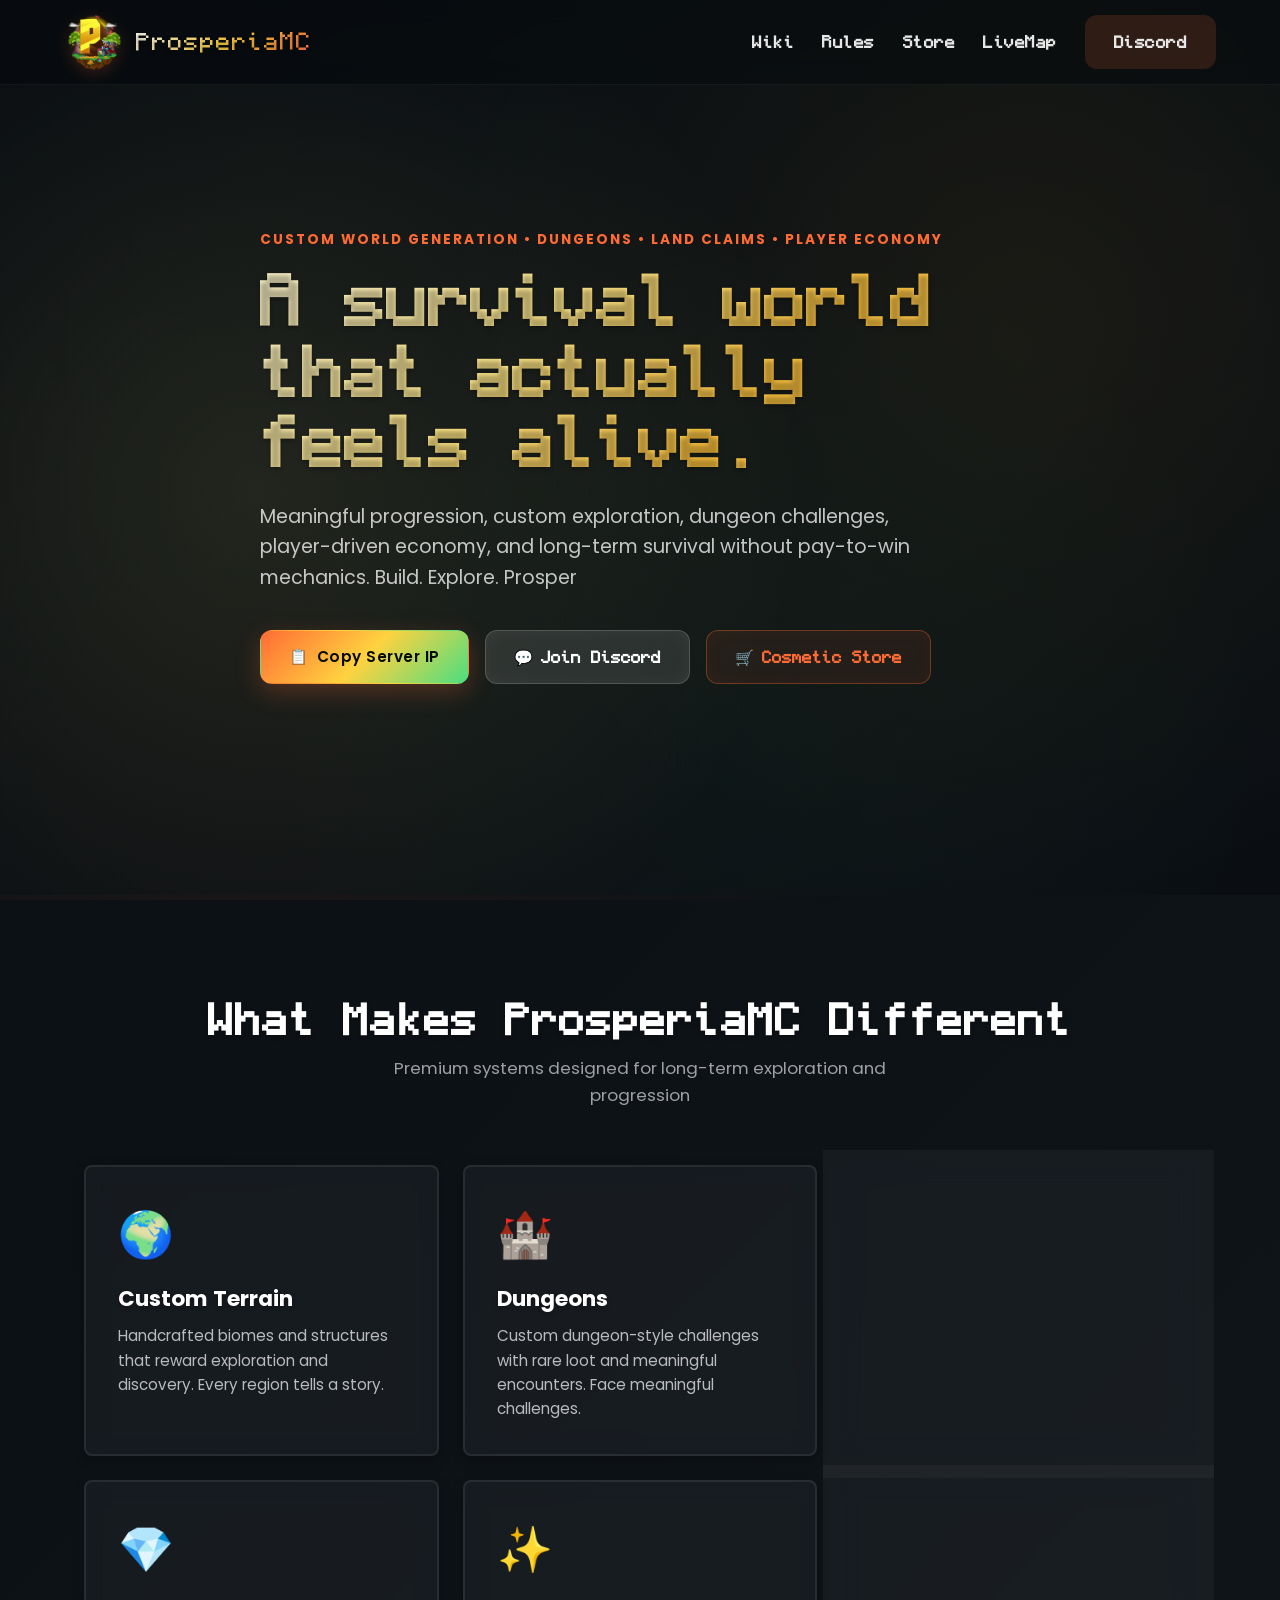
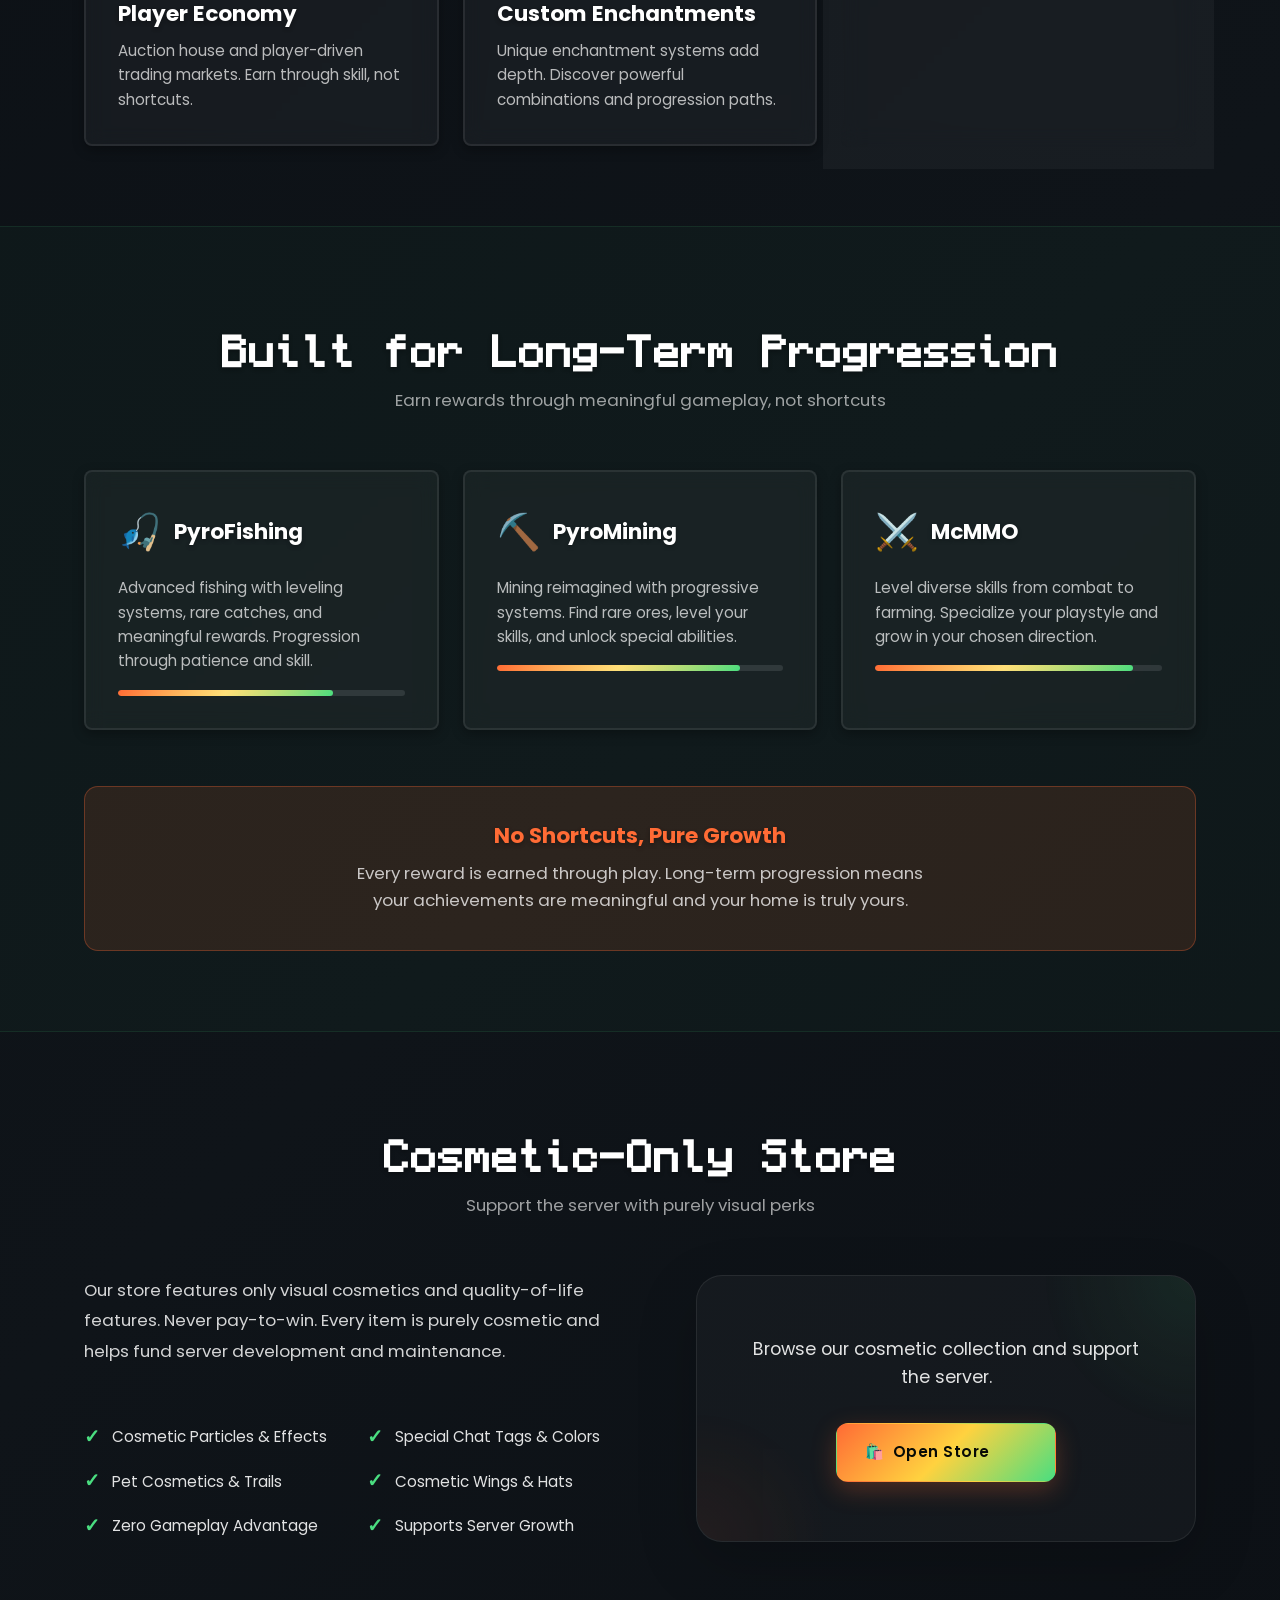
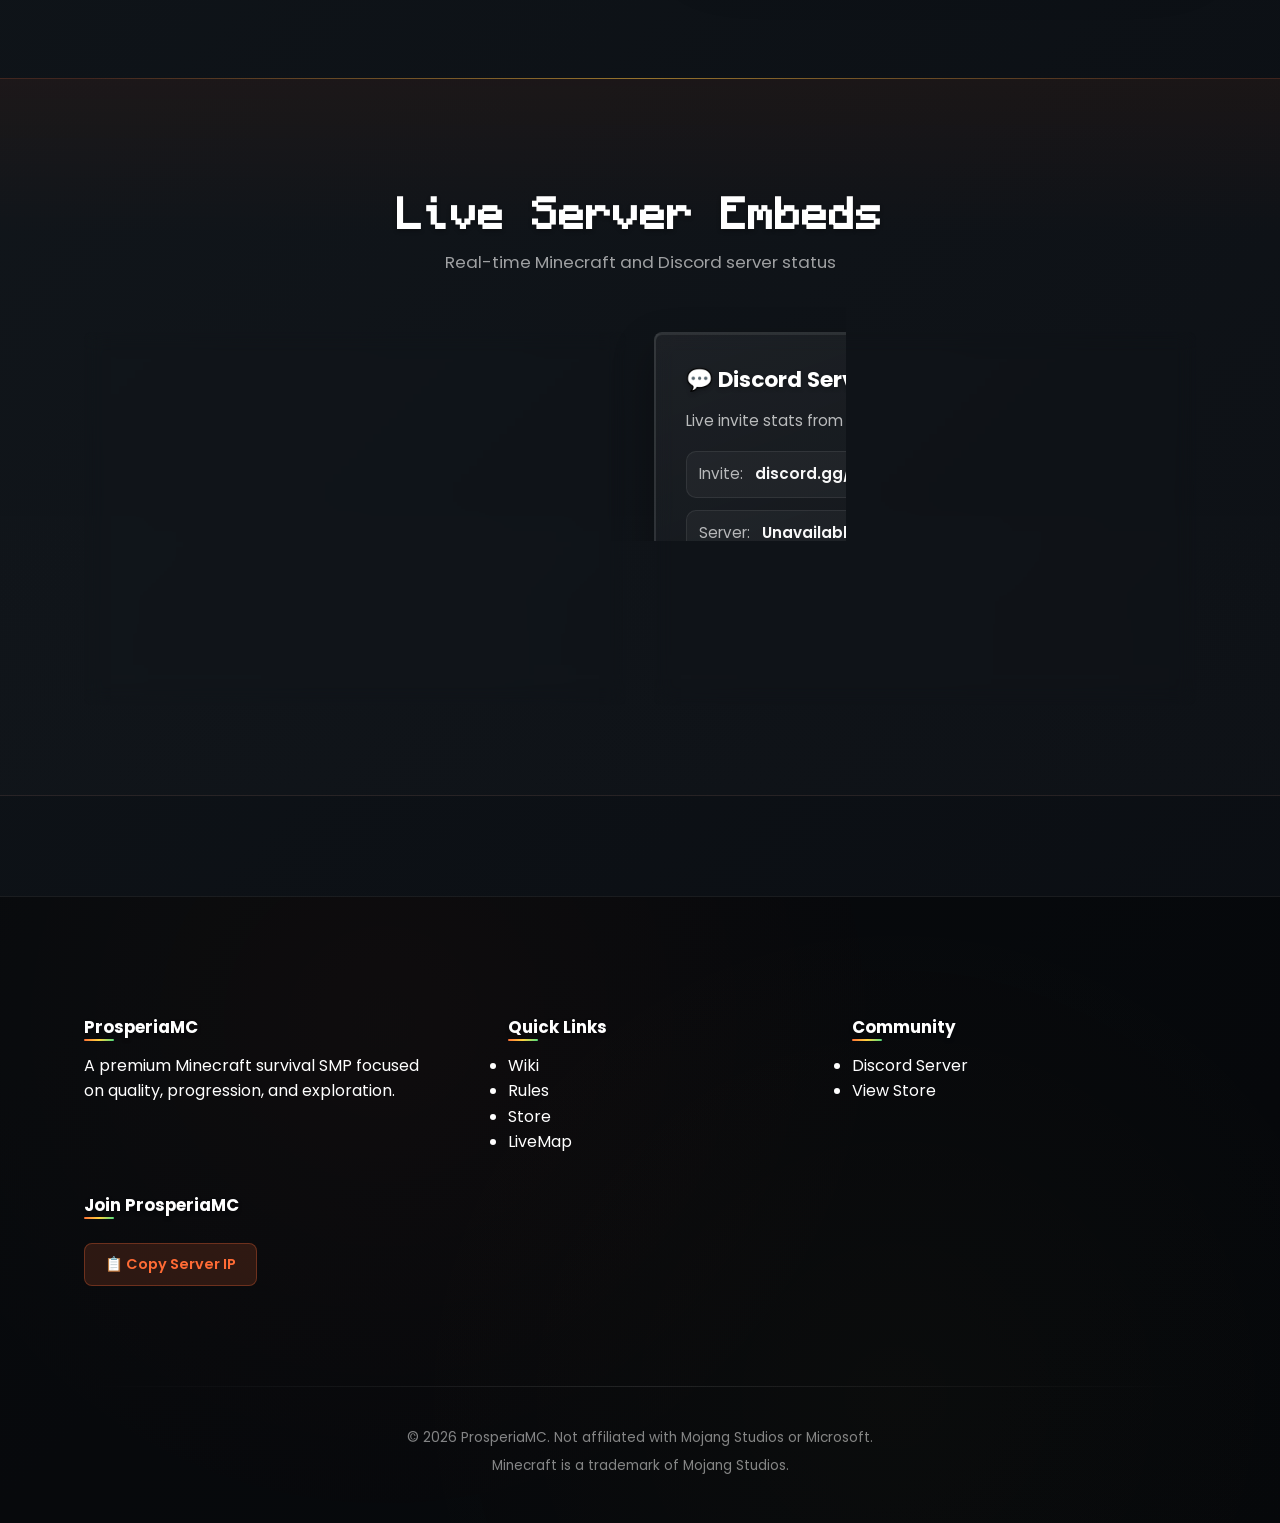
==== commit 6f63b775: "Add AdSense verification code to index.html and rules.html" ====
--- a/index.html
+++ b/index.html
@@ -20,6 +20,8 @@
   <link href="https://fonts.googleapis.com/css2?family=Poppins:wght@400;500;600;700;800;900&family=Press+Start+2P&display=swap" rel="stylesheet" />
   <link rel="icon" href="assets/icons/ProsperiaMC logo1.png" type="image/png" />
   <link rel="stylesheet" href="style.css" />
+  <!-- Google AdSense verification code -->
+  <script async src="https://pagead2.googlesyndication.com/pagead/js/adsbygoogle.js?client=ca-pub-5962027787161870" crossorigin="anonymous"></script>
 </head>
 <body>
   <!-- ========== NAVIGATION ========== -->
--- a/style.css
+++ b/style.css
@@ -1894,124 +1894,227 @@
 }
 
 /* ═══════════════════════════════════════════════════════════════
-   WIKI NAVIGATION — DUAL-LAYER PILL NAV BAR
+   WIKI RANKS — CARD GRID
    ═══════════════════════════════════════════════════════════════ */
 
-@keyframes tocNavFadeIn {
-  from { opacity: 0; transform: translateY(10px); }
-  to   { opacity: 1; transform: translateY(0); }
-}
-
-@keyframes tocNavGlow {
-  0%, 100% { box-shadow: 0 4px 40px rgba(0, 0, 0, 0.5), 0 0 0 1px rgba(255, 255, 255, 0.03); }
-  50%      { box-shadow: 0 4px 40px rgba(0, 0, 0, 0.5), 0 0 30px rgba(255, 107, 53, 0.06), 0 0 0 1px rgba(255, 107, 53, 0.06); }
-}
-
-/* ── Outer ── */
-.toc-nav {
-  margin-top: 16px;
-  margin-bottom: 64px;
+.rank-grid {
+  display: grid;
+  grid-template-columns: repeat(4, 1fr);
+  gap: 14px;
+  margin-top: 24px;
+}
+
+.rank-card {
+  background: linear-gradient(170deg, rgba(18, 18, 28, 0.95), rgba(10, 10, 16, 0.98));
+  border: 1px solid rgba(255, 255, 255, 0.06);
+  border-radius: 12px;
+  padding: 18px 16px;
+  transition: transform 0.3s ease, border-color 0.3s ease, box-shadow 0.3s ease;
+}
+
+.rank-card:hover {
+  transform: translateY(-3px);
+  box-shadow: 0 8px 30px rgba(0, 0, 0, 0.3);
+}
+
+.rank-header {
   display: flex;
-  justify-content: center;
-  animation: tocNavFadeIn 0.5s ease both;
-}
-
-/* ── Dark outer frame ── */
-.toc-nav-frame {
-  display: inline-flex;
-  padding: 6px;
-  border-radius: 60px;
-  background: linear-gradient(170deg, #0d0d14, #08080e);
-  border: 1px solid rgba(255, 255, 255, 0.04);
-  animation: tocNavGlow 5s ease-in-out infinite;
-}
-
-/* ── Lighter inner track (the gray pill from the image) ── */
-.toc-nav-track {
+  align-items: center;
+  gap: 8px;
+  margin-bottom: 12px;
+  padding-bottom: 10px;
+  border-bottom: 1px solid rgba(255, 255, 255, 0.05);
+}
+
+.rank-name {
+  font-family: 'Poppins', sans-serif;
+  font-size: 0.95rem;
+  font-weight: 700;
+}
+
+.rank-tag {
+  font-family: var(--title-font);
+  font-size: 0.45rem;
+  font-weight: 700;
+  letter-spacing: 2px;
+  padding: 2px 8px;
+  border-radius: 4px;
+  text-transform: uppercase;
+}
+
+.rank-perks {
+  list-style: none;
+  padding: 0;
+  margin: 0;
+  display: flex;
+  flex-direction: column;
+  gap: 5px;
+}
+
+.rank-perks li {
+  font-family: 'Poppins', sans-serif;
+  font-size: 0.78rem;
+  color: rgba(255, 255, 255, 0.5);
+  line-height: 1.4;
+}
+
+.rank-perks li strong {
+  color: rgba(255, 255, 255, 0.8);
+}
+
+.rank-perk-bonus {
+  color: var(--accent-yellow) !important;
+  font-weight: 500;
+}
+
+.rank-perk-bonus code {
+  background: rgba(255, 210, 63, 0.08);
+  border: 1px solid rgba(255, 210, 63, 0.15);
+  color: var(--accent-yellow);
+  padding: 1px 6px;
+  border-radius: 4px;
+  font-size: 0.72rem;
+}
+
+/* ── Rank color themes ── */
+.rank-default .rank-name { color: #aaa; }
+.rank-default { border-color: rgba(170, 170, 170, 0.1); }
+.rank-default:hover { border-color: rgba(170, 170, 170, 0.25); }
+
+.rank-journeyman .rank-name { color: #8bc34a; }
+.rank-journeyman { border-color: rgba(139, 195, 74, 0.1); }
+.rank-journeyman:hover { border-color: rgba(139, 195, 74, 0.25); }
+
+.rank-explorer .rank-name { color: #29b6f6; }
+.rank-explorer { border-color: rgba(41, 182, 246, 0.1); }
+.rank-explorer:hover { border-color: rgba(41, 182, 246, 0.25); }
+
+.rank-conqueror .rank-name { color: #ab47bc; }
+.rank-conqueror { border-color: rgba(171, 71, 188, 0.1); }
+.rank-conqueror:hover { border-color: rgba(171, 71, 188, 0.25); }
+
+.rank-prosperian .rank-name { color: var(--accent-orange); }
+.rank-prosperian { border-color: rgba(255, 107, 53, 0.1); }
+.rank-prosperian:hover { border-color: rgba(255, 107, 53, 0.25); }
+
+.rank-celestial .rank-name { color: #7c4dff; }
+.rank-celestial { border-color: rgba(124, 77, 255, 0.1); }
+.rank-celestial:hover { border-color: rgba(124, 77, 255, 0.25); }
+
+.rank-paragon .rank-name { color: var(--accent-yellow); }
+.rank-paragon { border-color: rgba(255, 210, 63, 0.1); }
+.rank-paragon:hover { border-color: rgba(255, 210, 63, 0.25); box-shadow: 0 8px 30px rgba(255, 210, 63, 0.06); }
+
+.rank-ascendant .rank-name {
+  background: linear-gradient(135deg, #ff6b35, #ffd23f, #ff6b35);
+  background-size: 200% 100%;
+  -webkit-background-clip: text;
+  -webkit-text-fill-color: transparent;
+  background-clip: text;
+}
+.rank-ascendant { border-color: rgba(255, 107, 53, 0.15); }
+.rank-ascendant:hover { border-color: rgba(255, 107, 53, 0.35); box-shadow: 0 8px 30px rgba(255, 107, 53, 0.1); }
+.rank-ascendant .rank-tag {
+  background: linear-gradient(135deg, rgba(255, 107, 53, 0.15), rgba(255, 210, 63, 0.1));
+  border: 1px solid rgba(255, 107, 53, 0.25);
+  color: var(--accent-orange);
+}
+
+/* ── Responsive ── */
+@media (max-width: 1024px) {
+  .rank-grid { grid-template-columns: repeat(2, 1fr); }
+}
+
+@media (max-width: 640px) {
+  .rank-grid { grid-template-columns: 1fr; gap: 10px; }
+  .rank-card { padding: 14px 12px; }
+  .rank-name { font-size: 0.88rem; }
+}
+
+/* ═══════════════════════════════════════════════════════════════
+   WIKI NAVIGATION — PILL NAV BAR (v2)
+   ═══════════════════════════════════════════════════════════════ */
+
+.wiki-pill-nav {
   display: flex;
   flex-wrap: wrap;
-  align-items: center;
   justify-content: center;
-  gap: 2px;
-  padding: 5px 6px;
-  border-radius: 54px;
-  background: linear-gradient(170deg, rgba(38, 38, 50, 0.7), rgba(28, 28, 38, 0.6));
-  border: 1px solid rgba(255, 255, 255, 0.04);
-}
-
-/* ── Nav item ── */
-.toc-nav-item {
+  gap: 6px;
+  margin: 16px auto 48px;
+  padding: 8px 12px;
+  background: rgba(10, 10, 18, 0.85);
+  border: 1px solid rgba(255, 255, 255, 0.06);
+  border-radius: 50px;
+  max-width: fit-content;
+  backdrop-filter: blur(12px);
+  box-shadow: 0 4px 32px rgba(0, 0, 0, 0.5);
+}
+
+.pill-link {
   display: inline-flex;
   align-items: center;
-  gap: 4px;
-  padding: 8px 15px;
+  gap: 5px;
+  padding: 8px 18px;
   border-radius: 50px;
   font-family: 'Poppins', sans-serif;
-  font-size: 0.8rem;
+  font-size: 0.82rem;
   font-weight: 500;
   color: rgba(255, 255, 255, 0.45);
   text-decoration: none;
   white-space: nowrap;
-  transition: all 0.25s ease;
   border: 1px solid transparent;
-}
-
-.toc-nav-item:hover {
+  transition: color 0.2s, background 0.2s, border-color 0.2s;
+}
+
+.pill-link:hover {
   color: rgba(255, 255, 255, 0.9);
   background: rgba(255, 255, 255, 0.07);
 }
 
-/* Active state — white pill like "Awards" in the reference */
-.toc-nav-item.active {
-  color: #111;
-  background: rgba(255, 255, 255, 0.88);
+.pill-link.active {
+  color: #0e0e14;
   font-weight: 600;
+  background: rgba(255, 255, 255, 0.92);
   box-shadow: 0 2px 12px rgba(255, 255, 255, 0.1);
 }
 
-/* ── CTA / accent item (last one — dark pill with border) ── */
-.toc-nav-cta {
-  color: rgba(255, 210, 63, 0.85);
+.pill-cta {
+  color: rgba(255, 210, 63, 0.9) !important;
   background: rgba(255, 107, 53, 0.08);
   border-color: rgba(255, 107, 53, 0.2);
-  font-weight: 600;
-}
-
-.toc-nav-cta:hover {
-  color: #fff;
-  background: rgba(255, 107, 53, 0.18);
+}
+
+.pill-cta:hover {
+  color: #fff !important;
+  background: rgba(255, 107, 53, 0.15);
   border-color: rgba(255, 107, 53, 0.4);
-  box-shadow: 0 0 16px rgba(255, 107, 53, 0.1);
-}
-
-/* ── Responsive ── */
-@media (max-width: 1100px) {
-  .toc-nav-frame {
-    border-radius: 28px;
-  }
-  .toc-nav-track {
+}
+
+.pill-cta.active {
+  color: #0e0e14 !important;
+  background: linear-gradient(135deg, var(--accent-orange), var(--accent-yellow));
+  border-color: transparent;
+}
+
+@media (max-width: 900px) {
+  .wiki-pill-nav {
     border-radius: 24px;
-    gap: 2px;
-  }
-  .toc-nav-item {
+    padding: 6px 8px;
+    gap: 4px;
+  }
+  .pill-link {
     font-size: 0.74rem;
-    padding: 7px 12px;
-  }
-}
-
-@media (max-width: 640px) {
-  .toc-nav-frame {
-    border-radius: 22px;
-    padding: 5px;
-  }
-  .toc-nav-track {
+    padding: 6px 12px;
+  }
+}
+
+@media (max-width: 500px) {
+  .wiki-pill-nav {
     border-radius: 18px;
-    padding: 4px 5px;
-    gap: 2px;
-  }
-  .toc-nav-item {
+  }
+  .pill-link {
     font-size: 0.68rem;
-    padding: 6px 10px;
+    padding: 5px 10px;
   }
 }
 
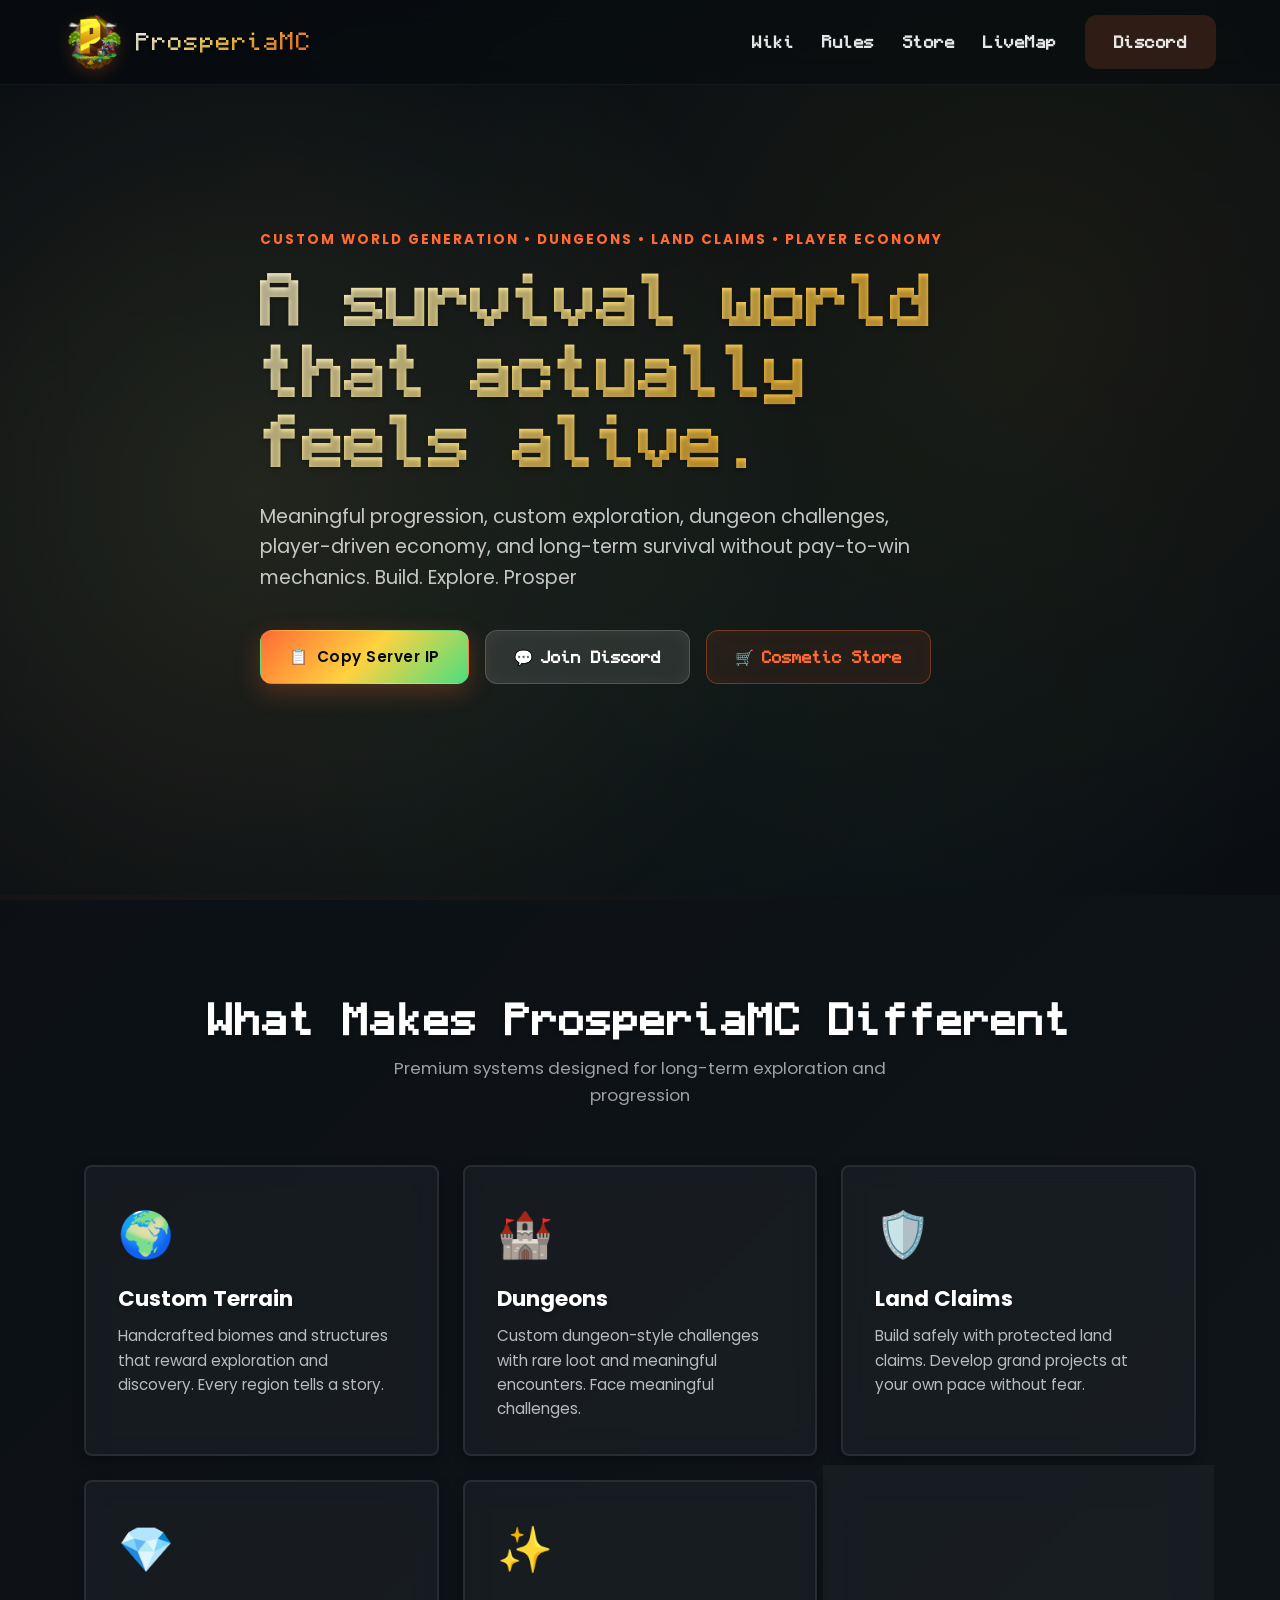
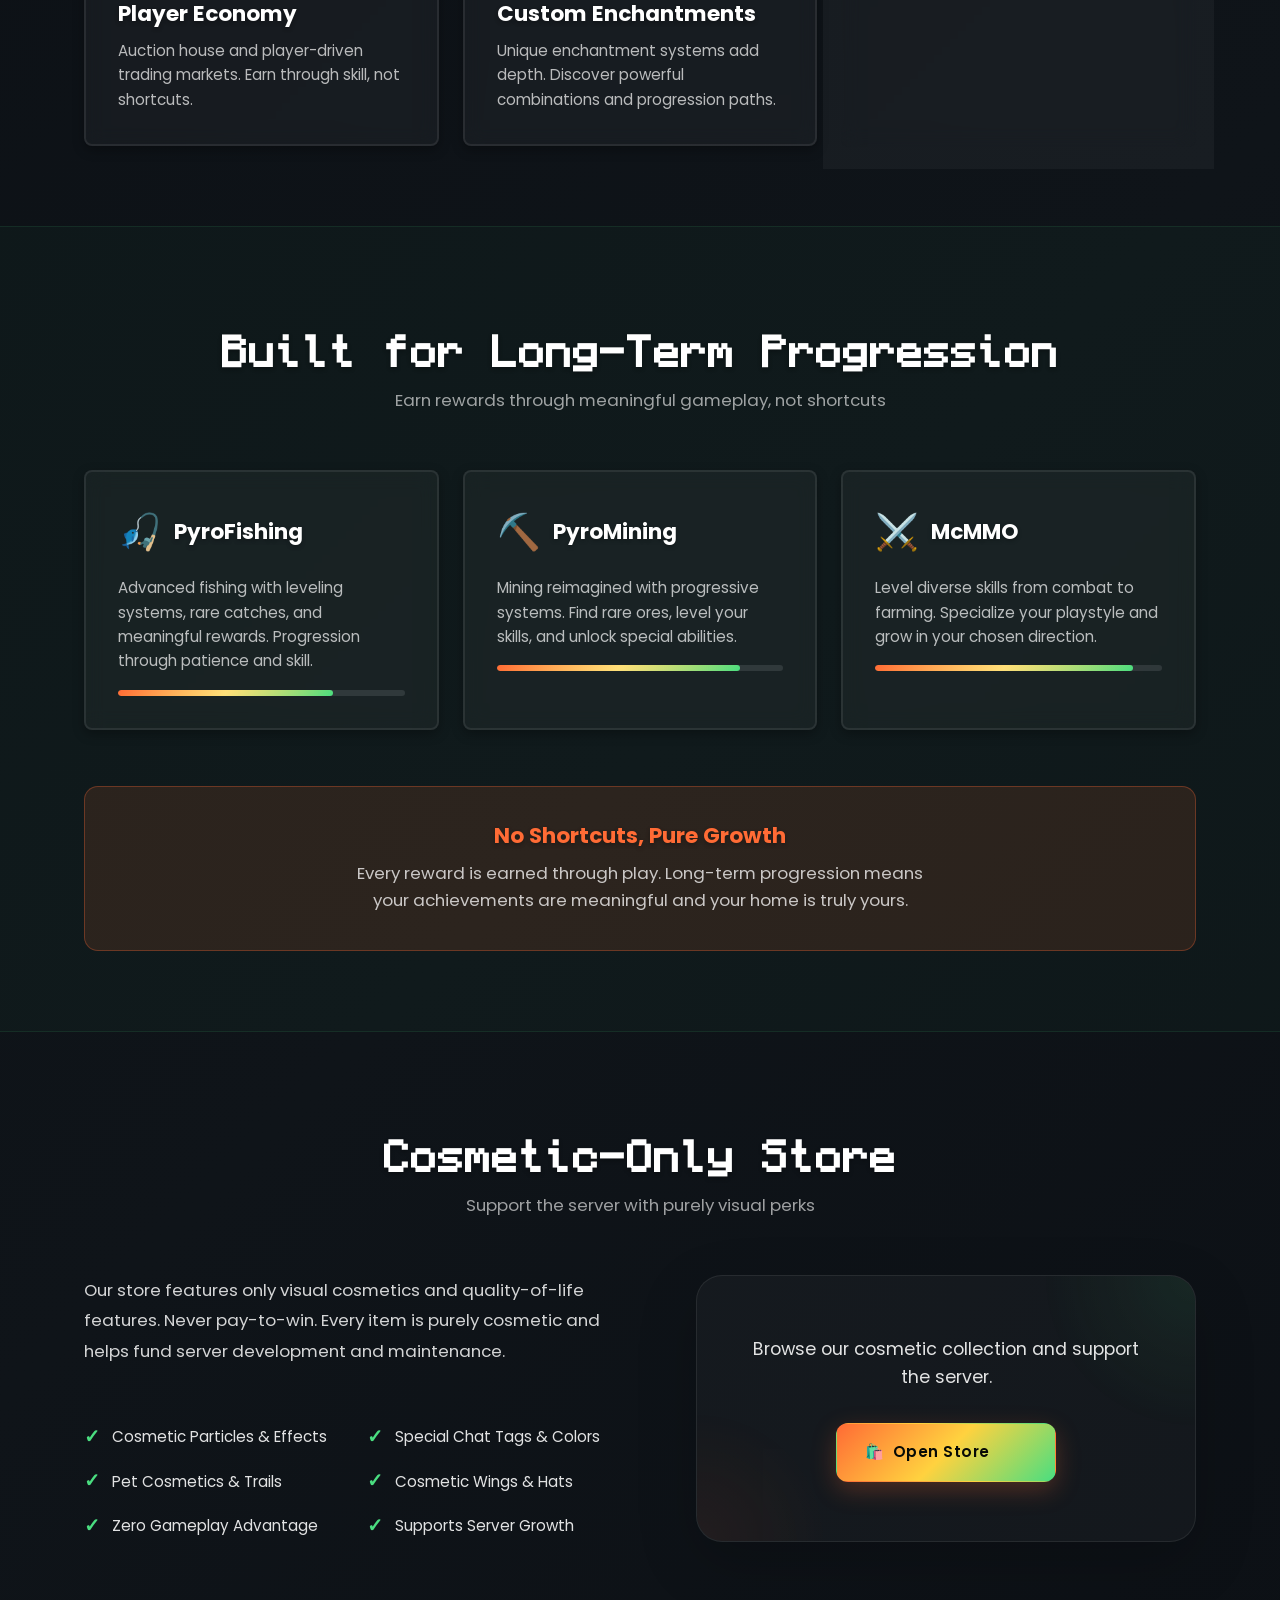
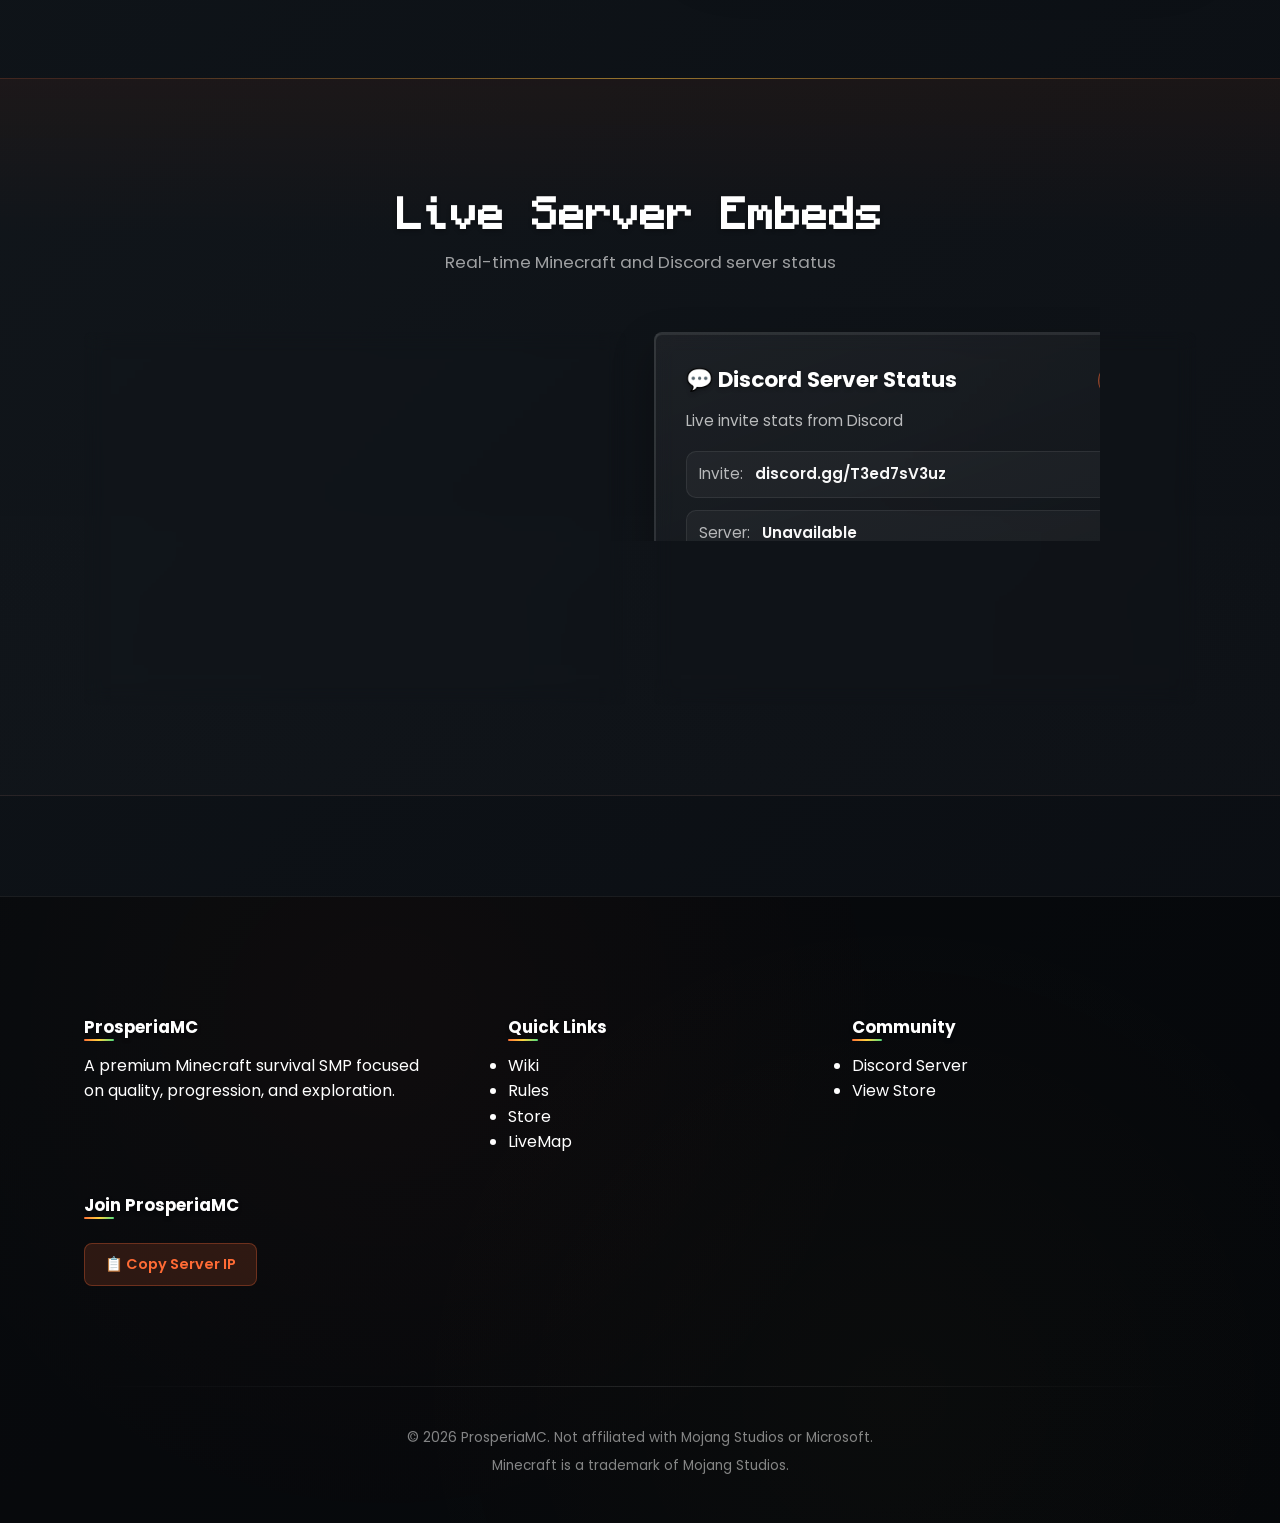
==== commit 1d1c2696: "Update LiveMap links" ====
--- a/index.html
+++ b/index.html
@@ -36,7 +36,7 @@
         <a href="wiki.html">Wiki</a>
         <a href="rules.html">Rules</a>
         <a href="https://shop.prosperiamc.com/" target="_blank" rel="noopener noreferrer">Store</a>
-        <a href="http://prosperiamc.com:8100/#world1:0:0:0:1500:0:0:0:0:perspective" target="_blank" rel="noopener noreferrer">LiveMap</a>
+        <a href="http://prosperiamc.com:8123/" target="_blank" rel="noopener noreferrer">LiveMap</a>
         <a href="https://www.discord.gg/T3ed7sV3uz" class="btn btn-nav-discord" target="_blank" rel="noopener noreferrer">Discord</a>
       </nav>
 
@@ -283,7 +283,7 @@
             <li><a href="wiki.html">Wiki</a></li>
             <li><a href="rules.html">Rules</a></li>
             <li><a href="https://shop.prosperiamc.com/" target="_blank" rel="noopener noreferrer">Store</a></li>
-            <li><a href="http://prosperiamc.com:8100/#world1:0:0:0:1500:0:0:0:0:perspective" target="_blank" rel="noopener noreferrer">LiveMap</a></li>
+            <li><a href="http://prosperiamc.com:8123/" target="_blank" rel="noopener noreferrer">LiveMap</a></li>
           </ul>
         </div>
 
@@ -317,4 +317,4 @@
 
   <script src="script.js"></script>
 </body>
-</html>+</html>
--- a/style.css
+++ b/style.css
@@ -171,6 +171,7 @@
 }
 
 .nav-content {
+  position: relative;
   display: flex;
   justify-content: space-between;
   align-items: center;
@@ -1027,6 +1028,104 @@
   font-size: 0.95rem;
 }
 
+.utility-lead {
+  max-width: 720px;
+  color: rgba(255, 255, 255, 0.88) !important;
+}
+
+.utility-recipe-grid {
+  display: grid;
+  grid-template-columns: repeat(auto-fit, minmax(240px, 1fr));
+  gap: 24px 22px;
+  margin: 26px 0 30px;
+}
+
+.utility-recipe {
+  min-width: 0;
+  margin: 0;
+}
+
+.utility-recipe img {
+  display: block;
+  width: 100%;
+  height: auto;
+  aspect-ratio: 88 / 43;
+  object-fit: contain;
+  border-radius: 8px;
+  border: 1px solid rgba(255, 255, 255, 0.08);
+  background: rgba(0, 0, 0, 0.28);
+  box-shadow: 0 12px 28px rgba(0, 0, 0, 0.26);
+  image-rendering: pixelated;
+}
+
+.utility-recipe figcaption {
+  display: flex;
+  flex-direction: column;
+  gap: 4px;
+  padding: 12px 2px 0;
+}
+
+.utility-recipe figcaption span {
+  color: var(--accent-orange);
+  font-family: 'Poppins', sans-serif;
+  font-size: 0.72rem;
+  font-weight: 700;
+  letter-spacing: 0.08em;
+  line-height: 1.2;
+  text-transform: uppercase;
+}
+
+.utility-recipe figcaption strong {
+  color: var(--accent-yellow);
+  font-family: var(--title-font);
+  font-size: 0.95rem;
+  line-height: 1.35;
+}
+
+.utility-recipe figcaption small {
+  color: rgba(255, 255, 255, 0.64);
+  font-family: 'Poppins', sans-serif;
+  font-size: 0.82rem;
+  line-height: 1.5;
+}
+
+.utility-detail-grid {
+  display: grid;
+  grid-template-columns: repeat(auto-fit, minmax(230px, 1fr));
+  gap: 22px 26px;
+  margin: 18px 0 28px;
+  padding: 22px 0 6px;
+  border-top: 1px solid rgba(255, 255, 255, 0.08);
+}
+
+.utility-detail {
+  padding-left: 16px;
+  border-left: 2px solid rgba(255, 107, 53, 0.42);
+}
+
+.utility-detail h4 {
+  margin-bottom: 8px;
+  color: var(--accent-green);
+  font-size: 1rem;
+}
+
+.utility-detail p {
+  margin-bottom: 0;
+  color: rgba(255, 255, 255, 0.76);
+  font-size: 0.92rem;
+}
+
+@media (max-width: 640px) {
+  .utility-recipe-grid {
+    grid-template-columns: 1fr;
+    gap: 22px;
+  }
+
+  .utility-detail-grid {
+    grid-template-columns: 1fr;
+  }
+}
+
 .policy-summary {
   margin: 24px 0 32px;
   padding: 22px 26px;
@@ -2434,6 +2533,606 @@
 
   .logo-img {
     max-height: 50px;
+  }
+}
+
+/* ========== WIKI READABILITY REFRESH ========== */
+.wiki-page .wiki-hero {
+  min-height: 100svh;
+  min-height: 100dvh;
+  align-items: center;
+  justify-content: flex-start;
+  padding: 108px 0 92px;
+  text-align: left;
+  background:
+    linear-gradient(135deg, rgba(11, 15, 20, 0.72) 0%, rgba(11, 15, 20, 0.82) 52%, rgba(11, 15, 20, 0.78) 100%),
+    linear-gradient(rgba(0, 0, 0, 0.36), rgba(0, 0, 0, 0.2)),
+    url("assets/images/hero-bg.jpg") center/cover no-repeat;
+  background-attachment: fixed;
+}
+
+.wiki-page .wiki-hero .hero-content {
+  max-width: 860px;
+}
+
+.wiki-page .wiki-hero h1 {
+  max-width: 900px;
+  margin: 0 0 24px;
+}
+
+.wiki-page .wiki-hero .hero-text {
+  max-width: 760px;
+  margin: 0 0 16px;
+}
+
+.wiki-page .wiki-hero .hero-buttons {
+  margin-top: 34px;
+  margin-bottom: 0;
+}
+
+.wiki-page .wiki {
+  padding: 74px 0 96px;
+}
+
+.wiki-page .wiki > .container {
+  width: min(1420px, 96vw);
+}
+
+.wiki-page .wiki-content {
+  width: 100%;
+  padding: 0;
+}
+
+.wiki-page .rules-content {
+  max-width: 1180px;
+  padding: 0;
+}
+
+.wiki-page .wiki-pill-nav {
+  position: sticky;
+  top: 88px;
+  z-index: 30;
+  display: grid;
+  grid-template-columns: repeat(10, minmax(92px, 1fr));
+  gap: 2px;
+  width: min(1180px, 100%);
+  max-width: none;
+  margin: 0 auto 30px;
+  padding: 7px;
+  background: rgba(9, 12, 10, 0.72);
+  border: 1px solid rgba(255, 255, 255, 0.07);
+  border-radius: 8px;
+  box-shadow: 0 10px 24px rgba(0, 0, 0, 0.24);
+  backdrop-filter: blur(12px);
+}
+
+.wiki-page .pill-link {
+  display: flex;
+  align-items: center;
+  justify-content: center;
+  min-height: 38px;
+  gap: 6px;
+  padding: 6px 8px;
+  border: 1px solid transparent;
+  border-radius: 5px;
+  background: transparent;
+  color: rgba(255, 255, 255, 0.64);
+  font-family: var(--title-font);
+  font-size: 0.54rem;
+  font-weight: 700;
+  line-height: 1.2;
+  text-align: center;
+  text-decoration: none;
+  white-space: nowrap;
+  transition: border-color 0.16s ease, background 0.16s ease, color 0.16s ease;
+}
+
+.wiki-page .pill-link::before {
+  content: attr(data-index);
+  display: inline-grid;
+  place-items: center;
+  min-width: 22px;
+  height: 22px;
+  padding: 0 4px;
+  border: 1px solid rgba(255, 210, 63, 0.2);
+  border-radius: 4px;
+  background: rgba(0, 0, 0, 0.18);
+  color: rgba(255, 210, 63, 0.72);
+  font-family: 'Poppins', sans-serif;
+  font-size: 0.58rem;
+  font-weight: 800;
+  line-height: 1;
+}
+
+.wiki-page .pill-link:hover,
+.wiki-page .pill-link.active {
+  border-color: rgba(255, 210, 63, 0.16);
+  background: rgba(255, 255, 255, 0.055);
+  color: #ffffff;
+}
+
+.wiki-page .pill-link:hover::before,
+.wiki-page .pill-link.active::before {
+  border-color: rgba(255, 210, 63, 0.42);
+  color: var(--accent-yellow);
+}
+
+.wiki-page .pill-cta {
+  color: rgba(255, 210, 63, 0.86) !important;
+  background: rgba(255, 107, 53, 0.06);
+}
+
+.wiki-page .wiki-thread {
+  margin-bottom: 30px;
+  padding: 40px;
+  scroll-margin-top: 178px;
+  overflow: hidden;
+  border: 2px solid rgba(255, 255, 255, 0.08);
+  border-left: 6px solid rgba(255, 107, 53, 0.72);
+  border-radius: 8px;
+  background: linear-gradient(180deg, rgba(19, 23, 21, 0.92), rgba(11, 13, 12, 0.94));
+  box-shadow: 0 14px 34px rgba(0, 0, 0, 0.24), inset 0 1px 0 rgba(255, 255, 255, 0.04);
+}
+
+.wiki-page .wiki-thread::before {
+  inset: 0;
+  background: linear-gradient(90deg, rgba(255, 107, 53, 0.1), transparent 42%);
+  opacity: 1;
+  transform: none;
+}
+
+.wiki-page .wiki-thread:hover {
+  transform: translateY(-2px);
+  border-color: rgba(255, 210, 63, 0.22);
+  border-left-color: var(--accent-yellow);
+  background: linear-gradient(180deg, rgba(23, 28, 24, 0.96), rgba(12, 14, 12, 0.96));
+}
+
+.wiki-page .wiki-thread > * {
+  position: relative;
+}
+
+.wiki-page .wiki-thread h3 {
+  display: flex;
+  align-items: center;
+  gap: 12px;
+  margin-bottom: 24px;
+  padding-bottom: 16px;
+  border-bottom: 1px solid rgba(255, 210, 63, 0.18);
+  color: var(--accent-yellow);
+  font-size: 1.34rem;
+  line-height: 1.35;
+}
+
+.wiki-page .wiki-thread h3::before {
+  content: '';
+  flex: 0 0 14px;
+  width: 14px;
+  height: 14px;
+  border: 2px solid rgba(255, 210, 63, 0.56);
+  background: linear-gradient(135deg, var(--accent-orange), var(--accent-yellow));
+  box-shadow: 0 0 18px rgba(255, 107, 53, 0.18);
+}
+
+.wiki-page .wiki-thread h4 {
+  margin: 28px 0 12px;
+  color: var(--accent-green);
+  font-size: 1rem;
+  line-height: 1.45;
+}
+
+.wiki-page .wiki-thread h4:not(:first-of-type) {
+  padding-top: 22px;
+  border-top: 1px solid rgba(255, 255, 255, 0.08);
+}
+
+.wiki-page .wiki-thread h5 {
+  margin: 22px 0 10px;
+  color: var(--accent-yellow);
+  font-family: var(--title-font);
+  font-size: 0.86rem;
+  line-height: 1.45;
+}
+
+.wiki-page .wiki-thread p {
+  max-width: 86ch;
+  color: rgba(255, 255, 255, 0.84);
+  line-height: 1.78;
+}
+
+.wiki-page .wiki-thread > ul {
+  display: grid;
+  grid-template-columns: repeat(auto-fit, minmax(235px, 1fr));
+  gap: 8px 30px;
+  margin: 18px 0 22px;
+  padding: 0;
+  list-style: none;
+}
+
+.wiki-page .wiki-thread > ul li {
+  position: relative;
+  margin: 0;
+  padding-left: 18px;
+  color: rgba(255, 255, 255, 0.8);
+}
+
+.wiki-page .wiki-thread > ul li::before {
+  content: '';
+  position: absolute;
+  left: 0;
+  top: 0.82em;
+  width: 9px;
+  height: 2px;
+  border-radius: 999px;
+  background: rgba(255, 210, 63, 0.62);
+}
+
+.wiki-page .note-box,
+.wiki-page .code-card,
+.wiki-page .rank-card {
+  border-radius: 8px;
+}
+
+.wiki-page .code-grid {
+  grid-template-columns: repeat(auto-fit, minmax(270px, 1fr));
+}
+
+.wiki-page .utility-lead {
+  max-width: 86ch;
+}
+
+.wiki-page .utility-recipe-grid {
+  grid-template-columns: repeat(auto-fit, minmax(320px, 1fr));
+  gap: 28px;
+  margin: 30px 0 34px;
+}
+
+.wiki-page .utility-recipe img {
+  border: 3px solid rgba(113, 84, 48, 0.85);
+  border-radius: 6px;
+  box-shadow: 0 14px 32px rgba(0, 0, 0, 0.32), inset 0 -3px 0 rgba(0, 0, 0, 0.28);
+}
+
+.wiki-page .utility-detail-grid {
+  grid-template-columns: repeat(auto-fit, minmax(250px, 1fr));
+  gap: 22px 30px;
+  padding-top: 26px;
+  border-top-color: rgba(255, 210, 63, 0.16);
+}
+
+/* ========== RULES PAGE REFRESH ========== */
+.rules-page .rules-hero {
+  min-height: 100svh;
+  min-height: 100dvh;
+  align-items: center;
+  justify-content: flex-start;
+  padding: 108px 0 92px;
+  text-align: left;
+}
+
+.rules-page .rules-hero .hero-content {
+  max-width: 860px;
+}
+
+.rules-page .rules-hero h1 {
+  max-width: 900px;
+}
+
+.rules-page .rules-hero .hero-text {
+  max-width: 760px;
+}
+
+.rules-page .rules {
+  padding: 74px 0 96px;
+}
+
+.rules-page .rules > .container {
+  width: min(1420px, 96vw);
+}
+
+.rules-page .rules-pill-nav {
+  position: sticky;
+  top: 88px;
+  z-index: 30;
+  display: grid;
+  grid-template-columns: repeat(auto-fit, minmax(138px, 1fr));
+  gap: 2px;
+  width: min(1180px, 100%);
+  margin: 0 auto 34px;
+  padding: 7px;
+  background: rgba(9, 12, 10, 0.72);
+  border: 1px solid rgba(255, 255, 255, 0.07);
+  border-radius: 8px;
+  box-shadow: 0 10px 24px rgba(0, 0, 0, 0.24);
+  backdrop-filter: blur(12px);
+}
+
+.rules-page .pill-link {
+  display: flex;
+  align-items: center;
+  justify-content: center;
+  min-height: 38px;
+  gap: 6px;
+  padding: 6px 8px;
+  border: 1px solid transparent;
+  border-radius: 5px;
+  background: transparent;
+  color: rgba(255, 255, 255, 0.64);
+  font-family: var(--title-font);
+  font-size: 0.54rem;
+  font-weight: 700;
+  line-height: 1.2;
+  text-align: center;
+  text-decoration: none;
+  white-space: nowrap;
+  transition: border-color 0.16s ease, background 0.16s ease, color 0.16s ease;
+}
+
+.rules-page .pill-link::before {
+  content: attr(data-index);
+  display: inline-grid;
+  place-items: center;
+  min-width: 22px;
+  height: 22px;
+  padding: 0 4px;
+  border: 1px solid rgba(255, 210, 63, 0.2);
+  border-radius: 4px;
+  background: rgba(0, 0, 0, 0.18);
+  color: rgba(255, 210, 63, 0.72);
+  font-family: 'Poppins', sans-serif;
+  font-size: 0.58rem;
+  font-weight: 800;
+  line-height: 1;
+}
+
+.rules-page .pill-link:hover,
+.rules-page .pill-link.active {
+  border-color: rgba(255, 210, 63, 0.16);
+  background: rgba(255, 255, 255, 0.055);
+  color: #ffffff;
+}
+
+.rules-page .pill-link:hover::before,
+.rules-page .pill-link.active::before {
+  border-color: rgba(255, 210, 63, 0.42);
+  color: var(--accent-yellow);
+}
+
+.rules-page .section-header {
+  max-width: 1180px;
+  margin: 0 auto 36px;
+  text-align: center;
+  scroll-margin-top: 152px;
+}
+
+.rules-page .section-header h2 {
+  margin-bottom: 14px;
+}
+
+.rules-page .section-header .section-subtitle {
+  max-width: 840px;
+  margin: 0 auto;
+}
+
+.rules-page .rules-content {
+  max-width: 1180px;
+  padding: 0;
+}
+
+.rules-page .rule-category,
+.rules-page .policy-summary {
+  scroll-margin-top: 152px;
+}
+
+.rules-page .rule-category {
+  margin-bottom: 30px;
+  padding: 40px;
+  scroll-margin-top: 178px;
+  overflow: hidden;
+  border: 2px solid rgba(255, 255, 255, 0.08);
+  border-left: 6px solid rgba(255, 107, 53, 0.72);
+  border-radius: 8px;
+  background: linear-gradient(180deg, rgba(19, 23, 21, 0.92), rgba(11, 13, 12, 0.94));
+  box-shadow: 0 14px 34px rgba(0, 0, 0, 0.24), inset 0 1px 0 rgba(255, 255, 255, 0.04);
+}
+
+.rules-page .rule-category::before {
+  inset: 0;
+  background: linear-gradient(90deg, rgba(255, 107, 53, 0.1), transparent 42%);
+  opacity: 1;
+  transform: none;
+}
+
+.rules-page .rule-category:hover {
+  transform: translateY(-2px);
+  border-color: rgba(255, 210, 63, 0.22);
+  border-left-color: var(--accent-yellow);
+  background: linear-gradient(180deg, rgba(23, 28, 24, 0.96), rgba(12, 14, 12, 0.96));
+}
+
+.rules-page .rule-category > * {
+  position: relative;
+}
+
+.rules-page .rule-category h3 {
+  display: flex;
+  align-items: center;
+  gap: 12px;
+  margin-bottom: 24px;
+  padding-bottom: 16px;
+  border-bottom: 1px solid rgba(255, 210, 63, 0.18);
+  color: var(--accent-yellow);
+  font-size: 1.34rem;
+  line-height: 1.35;
+}
+
+.rules-page .rule-category h3::before {
+  content: '';
+  flex: 0 0 14px;
+  width: 14px;
+  height: 14px;
+  border: 2px solid rgba(255, 210, 63, 0.56);
+  background: linear-gradient(135deg, var(--accent-orange), var(--accent-yellow));
+  box-shadow: 0 0 18px rgba(255, 107, 53, 0.18);
+}
+
+.rules-page .rule-category p {
+  max-width: 86ch;
+  color: rgba(255, 255, 255, 0.84);
+  line-height: 1.78;
+}
+
+.rules-page .rule-category > ul {
+  display: grid;
+  grid-template-columns: repeat(auto-fit, minmax(235px, 1fr));
+  gap: 8px 30px;
+  margin: 18px 0 22px;
+  padding: 0;
+  list-style: none;
+}
+
+.rules-page .rule-category > ul li {
+  position: relative;
+  margin: 0;
+  padding-left: 18px;
+  color: rgba(255, 255, 255, 0.8);
+}
+
+.rules-page .rule-category > ul li::before {
+  content: '';
+  position: absolute;
+  left: 0;
+  top: 0.82em;
+  width: 9px;
+  height: 2px;
+  border-radius: 999px;
+  background: rgba(255, 210, 63, 0.62);
+}
+
+.rules-page .policy-summary {
+  max-width: 1180px;
+  margin: 0 auto 32px;
+  border-radius: 8px;
+  background: linear-gradient(180deg, rgba(22, 24, 20, 0.92), rgba(12, 14, 12, 0.95));
+  border: 1px solid rgba(255, 210, 63, 0.16);
+  box-shadow: inset 0 1px 0 rgba(255, 255, 255, 0.03);
+}
+
+@media (max-width: 1100px) {
+  .wiki-page .wiki-pill-nav {
+    grid-template-columns: repeat(5, minmax(112px, 1fr));
+  }
+}
+
+@media (max-width: 768px) {
+  .nav-links.active {
+    position: absolute;
+    top: calc(100% + 8px);
+    left: 16px;
+    right: 16px;
+    display: flex;
+    flex-direction: column;
+    align-items: stretch;
+    gap: 8px;
+    padding: 10px;
+    background: rgba(10, 13, 11, 0.98);
+    border: 2px solid rgba(113, 84, 48, 0.7);
+    border-radius: 8px;
+    box-shadow: 0 18px 32px rgba(0, 0, 0, 0.42);
+  }
+
+  .nav-links.active a {
+    width: 100%;
+    text-align: center;
+  }
+
+  .mobile-menu-btn.active span:nth-child(1) {
+    transform: translateY(7px) rotate(45deg);
+  }
+
+  .mobile-menu-btn.active span:nth-child(2) {
+    opacity: 0;
+  }
+
+  .mobile-menu-btn.active span:nth-child(3) {
+    transform: translateY(-7px) rotate(-45deg);
+  }
+
+  .wiki-page .wiki-hero {
+    min-height: 100svh;
+    min-height: 100dvh;
+    padding: 88px 0 40px;
+    background-attachment: scroll;
+  }
+
+  .rules-page .rules-hero {
+    min-height: 100svh;
+    min-height: 100dvh;
+    padding: 88px 0 40px;
+    background-attachment: scroll;
+  }
+
+  .rules-page .rules-pill-nav {
+    position: static;
+    grid-template-columns: repeat(2, minmax(0, 1fr));
+    width: 100%;
+    margin-bottom: 24px;
+  }
+
+  .rules-page .section-header {
+    margin-bottom: 28px;
+  }
+
+  .rules-page .rule-category {
+    padding: 26px 20px;
+    scroll-margin-top: 92px;
+  }
+
+  .rules-page .rule-category h3 {
+    align-items: flex-start;
+    font-size: 1rem;
+  }
+
+  .rules-page .rule-category > ul {
+    grid-template-columns: 1fr;
+  }
+
+  .wiki-page .wiki-pill-nav {
+    position: static;
+    grid-template-columns: repeat(2, minmax(0, 1fr));
+    width: 100%;
+    gap: 3px;
+    margin-bottom: 24px;
+    padding: 6px;
+  }
+
+  .wiki-page .pill-link {
+    min-height: 36px;
+    font-size: 0.5rem;
+    justify-content: flex-start;
+    padding: 6px 8px;
+  }
+
+  .wiki-page .pill-link::before {
+    min-width: 20px;
+    height: 20px;
+    font-size: 0.54rem;
+  }
+
+  .wiki-page .wiki-thread {
+    padding: 26px 20px;
+    scroll-margin-top: 92px;
+  }
+
+  .wiki-page .wiki-thread h3 {
+    align-items: flex-start;
+    font-size: 1rem;
+  }
+
+  .wiki-page .wiki-thread > ul,
+  .wiki-page .utility-recipe-grid,
+  .wiki-page .utility-detail-grid {
+    grid-template-columns: 1fr;
   }
 }
 
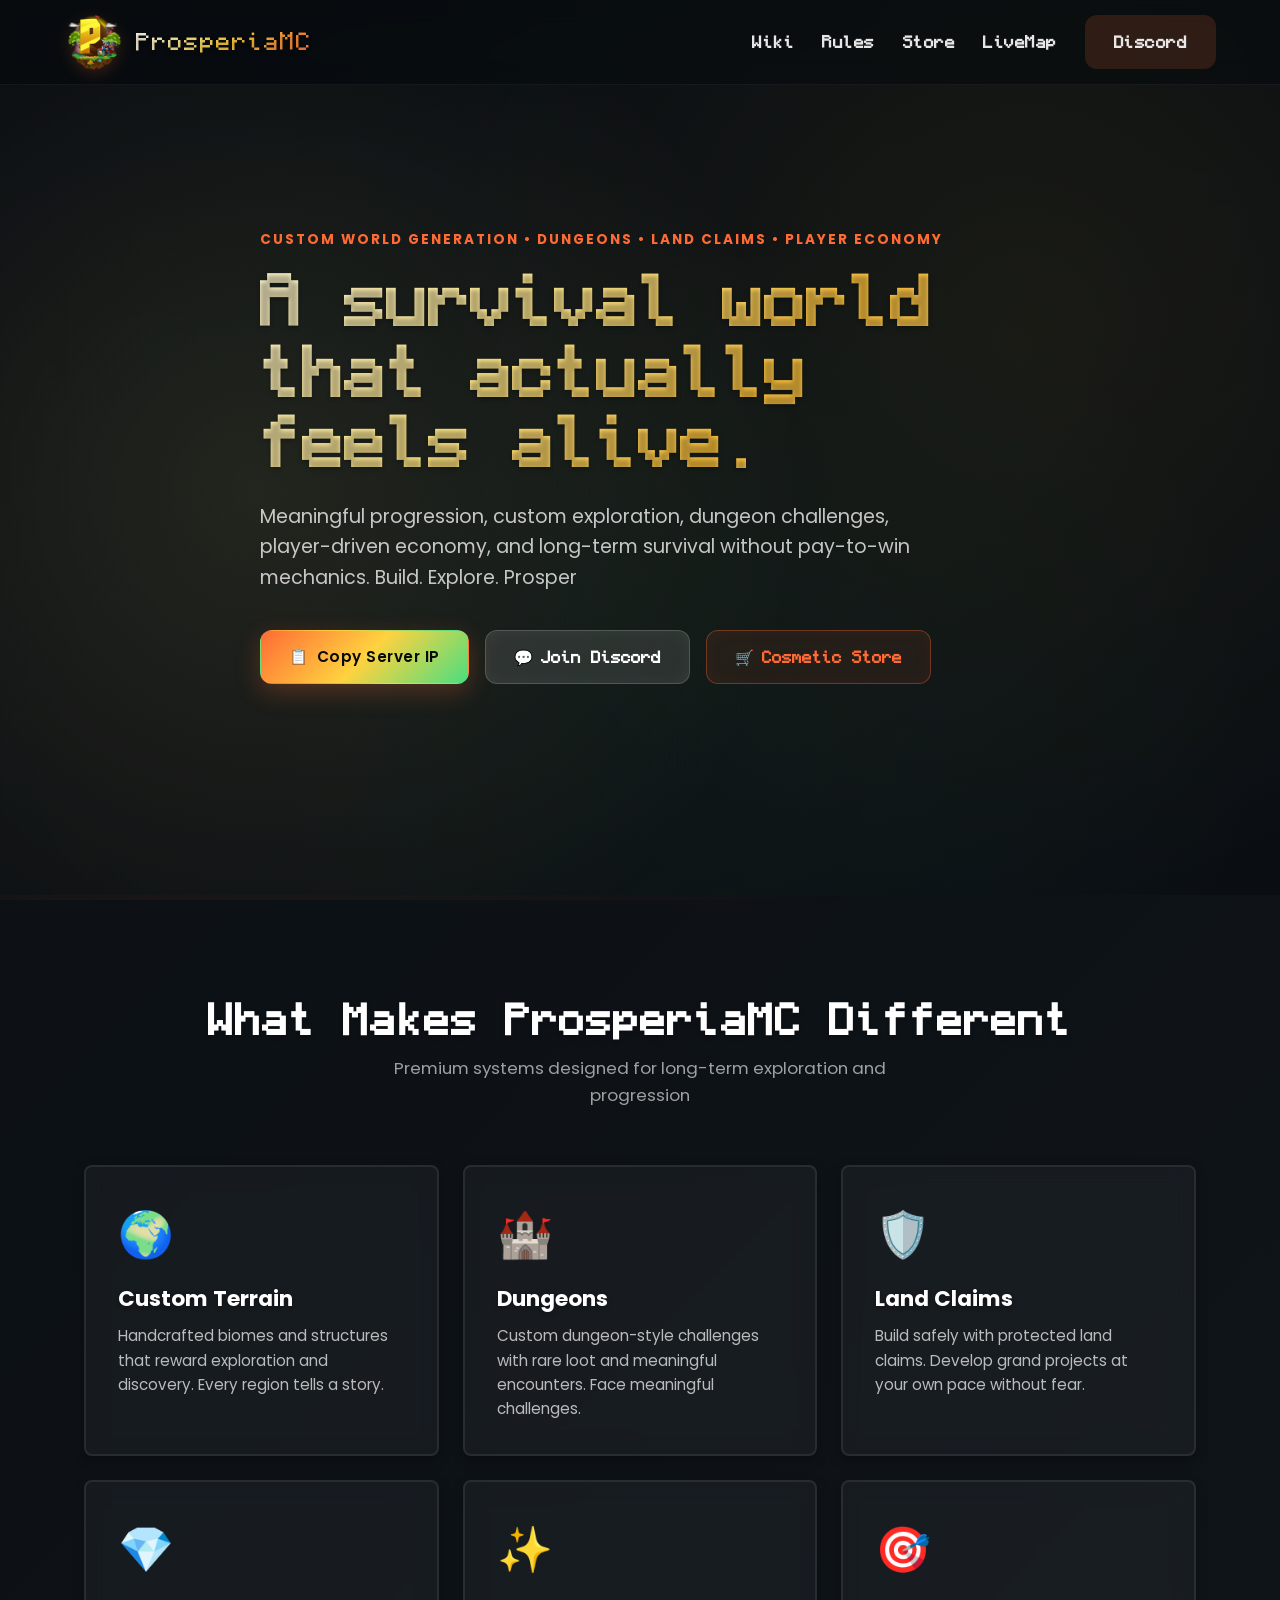
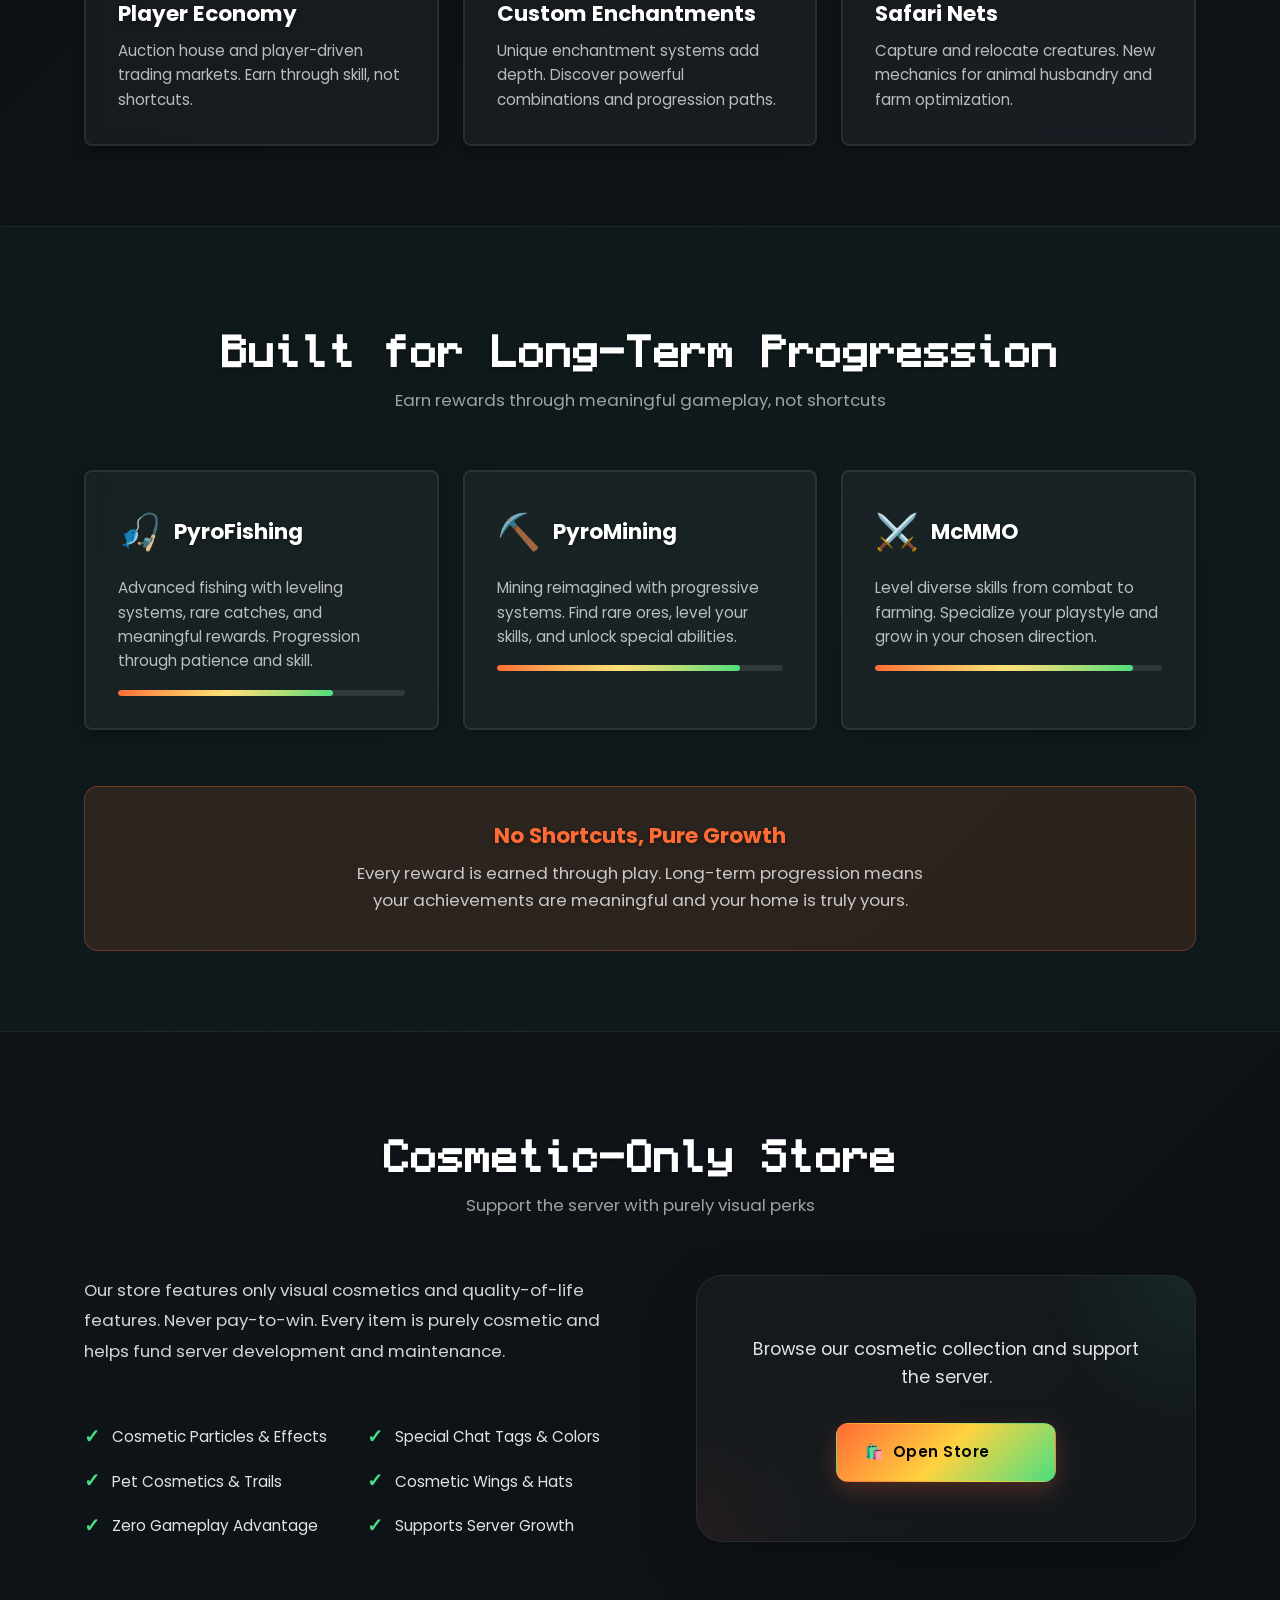
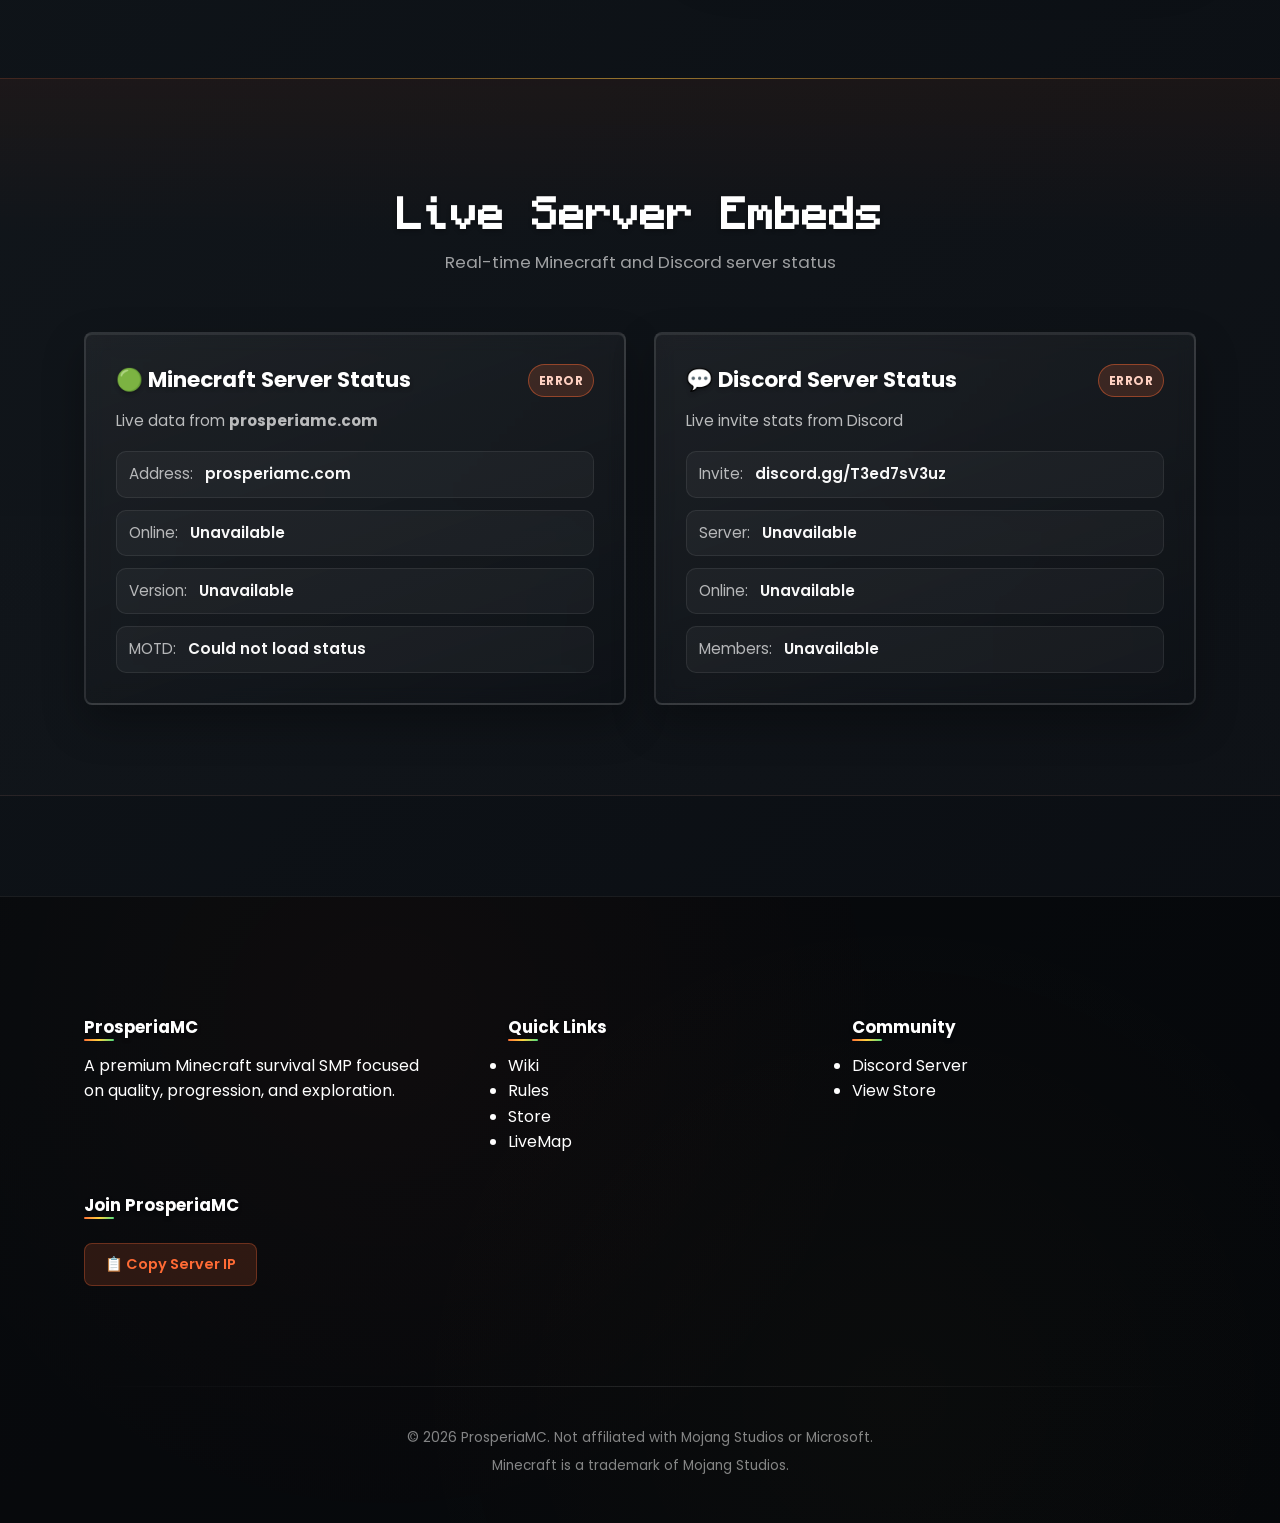
==== commit b0b077b3: "Update livemap URL" ====
--- a/index.html
+++ b/index.html
@@ -36,7 +36,7 @@
         <a href="wiki.html">Wiki</a>
         <a href="rules.html">Rules</a>
         <a href="https://shop.prosperiamc.com/" target="_blank" rel="noopener noreferrer">Store</a>
-        <a href="http://prosperiamc.com:8123/" target="_blank" rel="noopener noreferrer">LiveMap</a>
+        <a href="http://173.214.174.18:25653/" target="_blank" rel="noopener noreferrer">LiveMap</a>
         <a href="https://www.discord.gg/T3ed7sV3uz" class="btn btn-nav-discord" target="_blank" rel="noopener noreferrer">Discord</a>
       </nav>
 
@@ -283,7 +283,7 @@
             <li><a href="wiki.html">Wiki</a></li>
             <li><a href="rules.html">Rules</a></li>
             <li><a href="https://shop.prosperiamc.com/" target="_blank" rel="noopener noreferrer">Store</a></li>
-            <li><a href="http://prosperiamc.com:8123/" target="_blank" rel="noopener noreferrer">LiveMap</a></li>
+            <li><a href="http://173.214.174.18:25653/" target="_blank" rel="noopener noreferrer">LiveMap</a></li>
           </ul>
         </div>
 
--- a/style.css
+++ b/style.css
@@ -1115,6 +1115,143 @@
   font-size: 0.92rem;
 }
 
+.relic-egg-dossier {
+  margin: 26px 0 34px;
+  padding: 24px 0 0;
+  border-top: 1px solid rgba(255, 210, 63, 0.16);
+}
+
+.relic-egg-banner {
+  display: flex;
+  flex-direction: column;
+  gap: 8px;
+  margin-bottom: 22px;
+  padding: 20px 24px;
+  border: 1px solid rgba(255, 210, 63, 0.16);
+  border-left: 5px solid rgba(255, 107, 53, 0.78);
+  border-radius: 8px;
+  background: linear-gradient(180deg, rgba(28, 22, 18, 0.9), rgba(14, 14, 12, 0.95));
+  box-shadow: inset 0 1px 0 rgba(255, 255, 255, 0.03);
+}
+
+.relic-egg-banner span {
+  color: var(--accent-orange);
+  font-family: 'Poppins', sans-serif;
+  font-size: 0.72rem;
+  font-weight: 700;
+  letter-spacing: 0.08em;
+  line-height: 1.2;
+  text-transform: uppercase;
+}
+
+.relic-egg-banner strong {
+  color: var(--accent-yellow);
+  font-family: var(--title-font);
+  font-size: 0.9rem;
+  line-height: 1.55;
+}
+
+.relic-egg-grid {
+  display: grid;
+  grid-template-columns: repeat(2, minmax(0, 1fr));
+  gap: 22px;
+  margin: 0 0 22px;
+}
+
+.relic-egg-card {
+  padding: 22px 24px;
+  border: 1px solid rgba(255, 255, 255, 0.08);
+  border-radius: 8px;
+  background: rgba(255, 255, 255, 0.04);
+  box-shadow: inset 0 1px 0 rgba(255, 255, 255, 0.03);
+}
+
+.relic-egg-card h5 {
+  margin: 0 0 10px;
+  color: var(--accent-yellow);
+  font-family: var(--title-font);
+  font-size: 0.82rem;
+  line-height: 1.45;
+}
+
+.relic-egg-card p {
+  margin: 0;
+  color: rgba(255, 255, 255, 0.82);
+  line-height: 1.74;
+}
+
+.relic-egg-card-critical {
+  border-color: rgba(255, 107, 53, 0.28);
+  background: linear-gradient(180deg, rgba(36, 21, 18, 0.92), rgba(18, 13, 12, 0.94));
+}
+
+.relic-egg-closing {
+  max-width: 86ch;
+  margin: 0;
+  color: rgba(255, 255, 255, 0.88);
+}
+
+.nation-power-grid {
+  display: grid;
+  grid-template-columns: minmax(280px, 1.35fr) repeat(2, minmax(220px, 1fr));
+  gap: 22px;
+  margin: 22px 0 28px;
+}
+
+.nation-power-card {
+  padding: 22px 24px;
+  border: 1px solid rgba(255, 255, 255, 0.08);
+  border-radius: 8px;
+  background: rgba(255, 255, 255, 0.04);
+  box-shadow: inset 0 1px 0 rgba(255, 255, 255, 0.03);
+}
+
+.nation-power-card h6 {
+  margin: 0 0 12px;
+  color: var(--accent-yellow);
+  font-family: var(--title-font);
+  font-size: 0.74rem;
+  line-height: 1.45;
+}
+
+.nation-power-equals {
+  margin: 0 0 10px;
+  color: rgba(255, 255, 255, 0.92);
+  font-size: 0.95rem;
+}
+
+.nation-power-card ul {
+  margin: 0;
+  padding: 0;
+  list-style: none;
+}
+
+.nation-power-card li {
+  position: relative;
+  padding-left: 16px;
+  color: rgba(255, 255, 255, 0.82);
+  line-height: 1.72;
+}
+
+.nation-power-card li::before {
+  content: '';
+  position: absolute;
+  left: 0;
+  top: 0.82em;
+  width: 8px;
+  height: 2px;
+  border-radius: 999px;
+  background: rgba(255, 210, 63, 0.62);
+}
+
+.nation-power-formula {
+  background: linear-gradient(180deg, rgba(24, 28, 24, 0.94), rgba(12, 14, 12, 0.94));
+}
+
+.nation-power-formula li strong {
+  color: #ffffff;
+}
+
 @media (max-width: 640px) {
   .utility-recipe-grid {
     grid-template-columns: 1fr;
@@ -1122,6 +1259,14 @@
   }
 
   .utility-detail-grid {
+    grid-template-columns: 1fr;
+  }
+
+  .relic-egg-grid {
+    grid-template-columns: 1fr;
+  }
+
+  .nation-power-grid {
     grid-template-columns: 1fr;
   }
 }
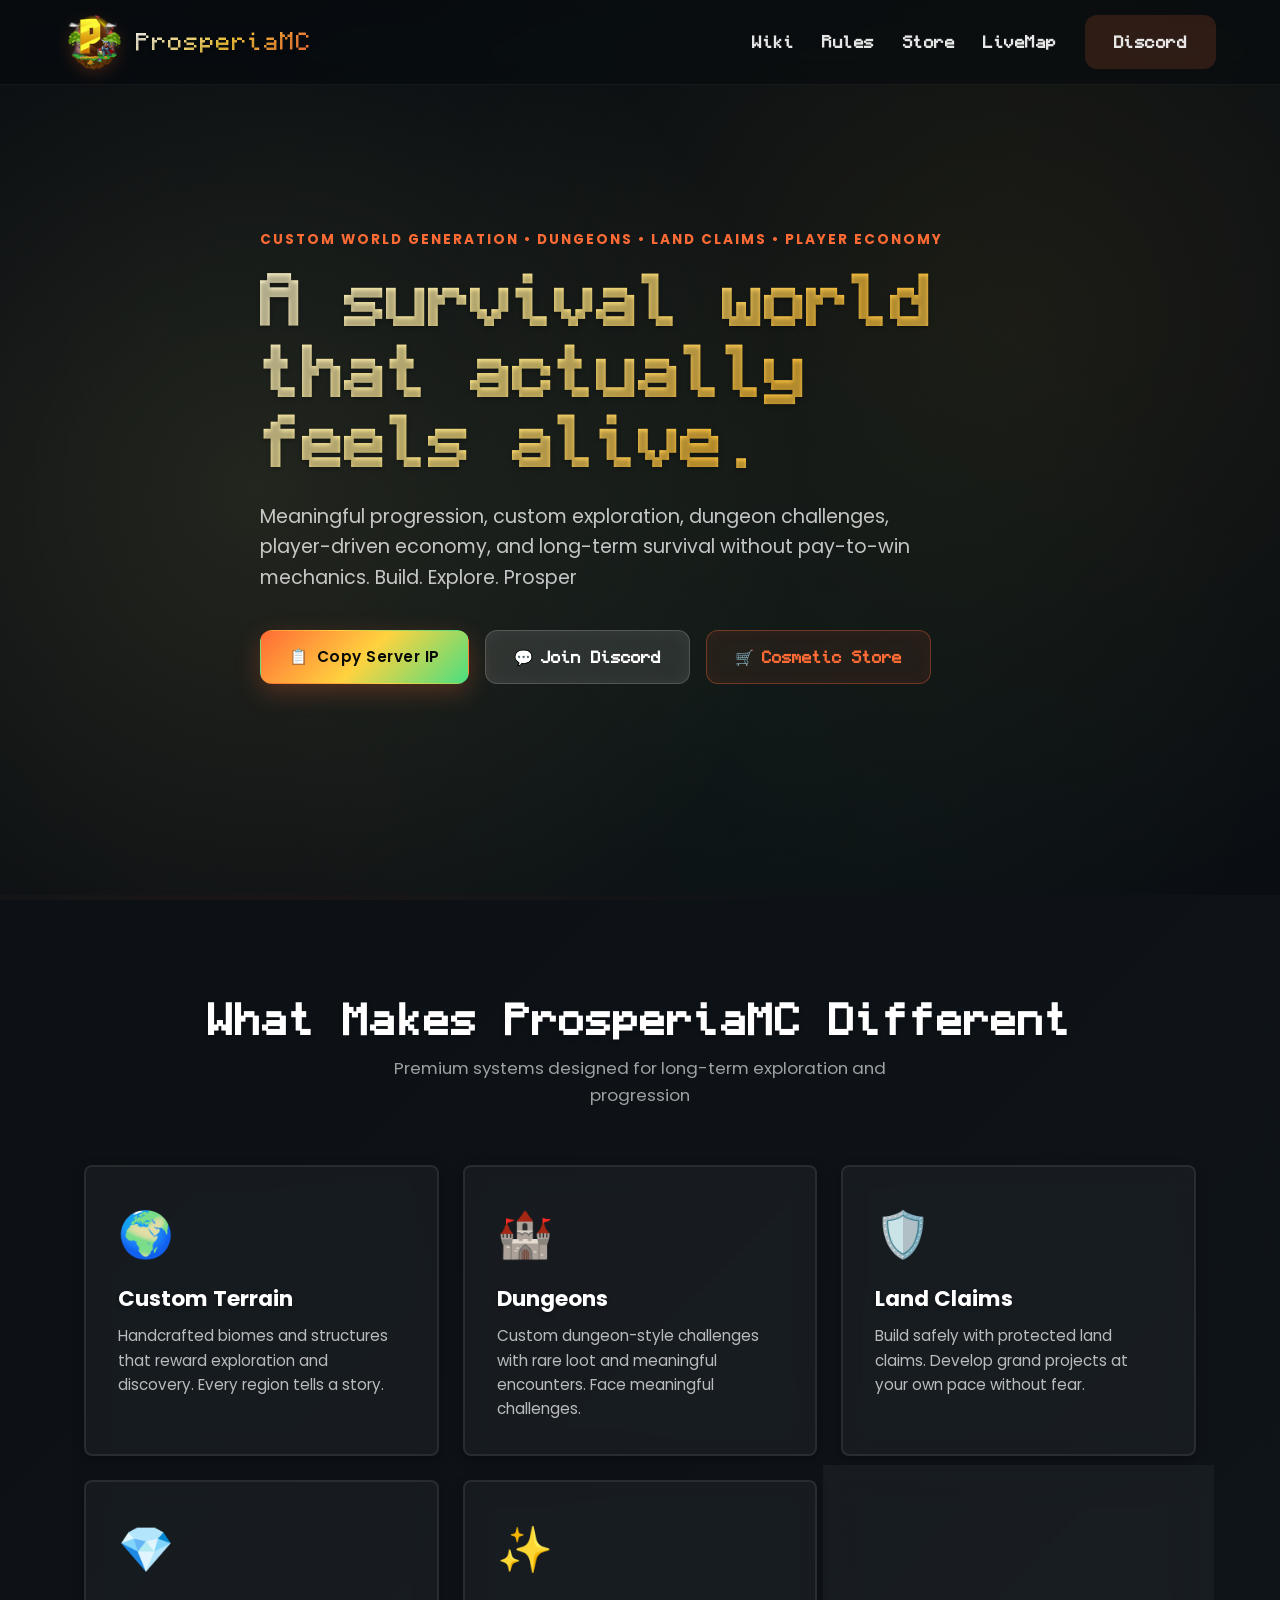
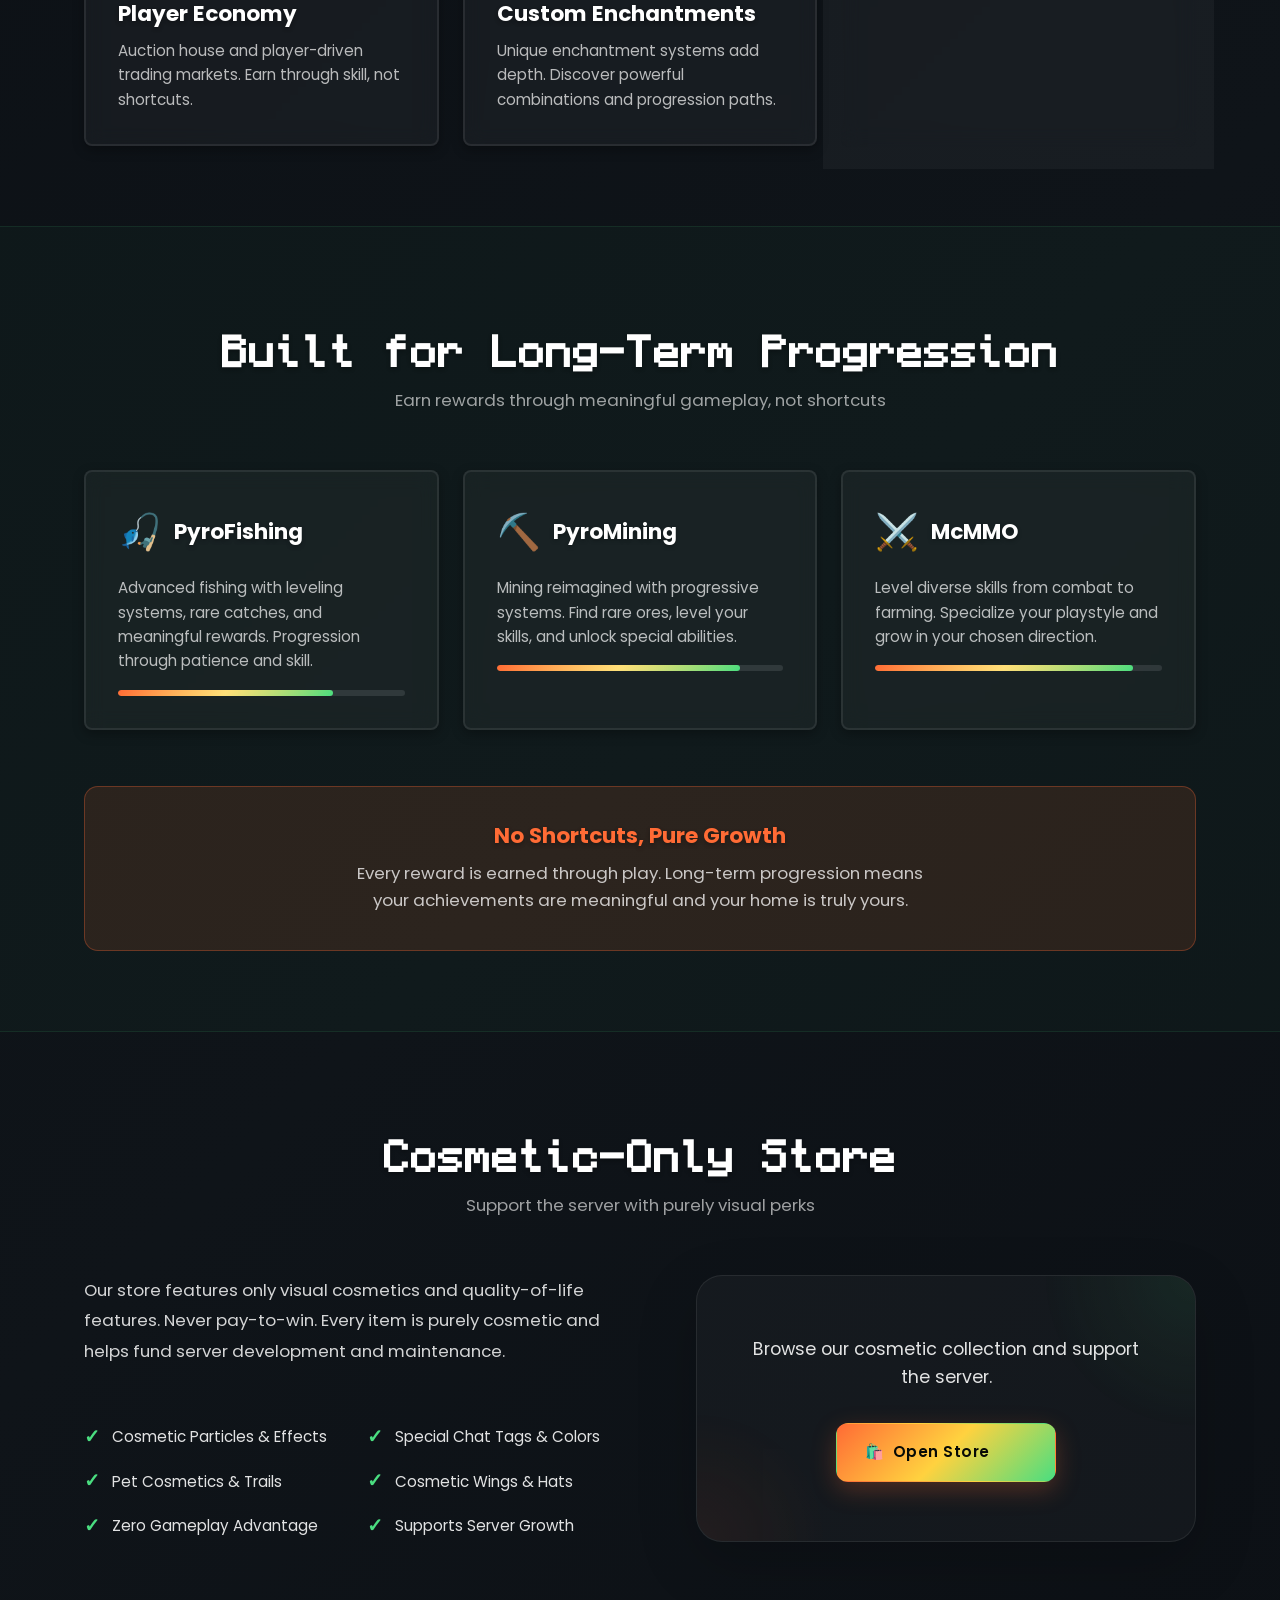
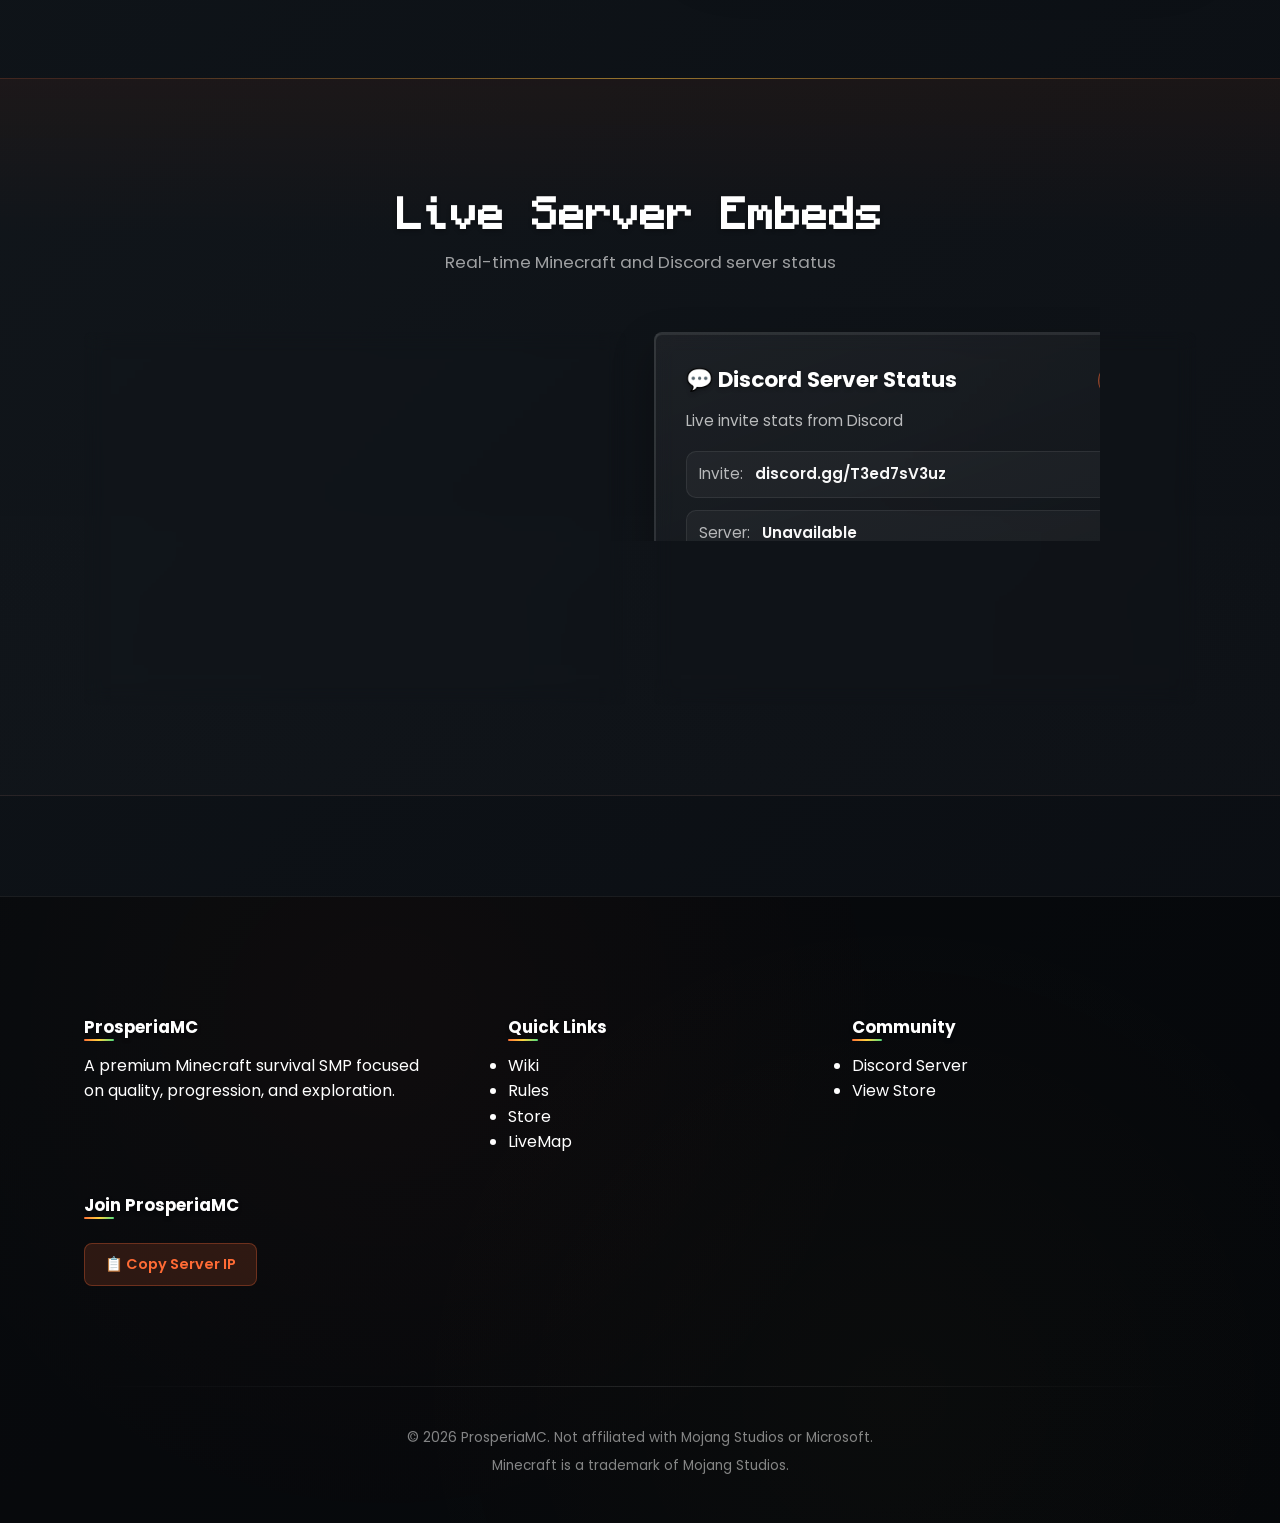
==== commit df42ae41: "Update ProsperiaMC site UX and wiki" ====
--- a/index.html
+++ b/index.html
@@ -10,7 +10,10 @@
   <meta property="og:title" content="ProsperiaMC | Premium Survival SMP" />
   <meta property="og:description" content="A survival world that actually feels alive. Custom terrain, dungeons, land claims, and player economy." />
   <meta property="og:image" content="assets/icons/ProsperiaMC logo1.png" />
+  <meta property="og:image:alt" content="ProsperiaMC logo" />
   <meta property="og:url" content="https://prosperiamc.com" />
+  <meta name="theme-color" content="#0b0f14" />
+  <link rel="canonical" href="https://prosperiamc.com/" />
   <meta name="twitter:card" content="summary_large_image" />
   <title>ProsperiaMC | Premium Survival SMP</title>
   
@@ -28,20 +31,20 @@
   <header class="navbar" id="navbar">
     <div class="container nav-content">
       <a href="#" class="logo">
-        <img src="assets/icons/ProsperiaMC logo1.png" alt="ProsperiaMC logo1" class="logo-img" />
+        <img src="assets/icons/ProsperiaMC logo1.png" alt="ProsperiaMC logo" class="logo-img" width="1081" height="1081" decoding="async" />
         <span class="logo-text">ProsperiaMC</span>
       </a>
 
-      <nav class="nav-links">
+      <nav class="nav-links" id="primary-navigation" aria-label="Primary navigation">
         <a href="wiki.html">Wiki</a>
         <a href="rules.html">Rules</a>
         <a href="https://shop.prosperiamc.com/" target="_blank" rel="noopener noreferrer">Store</a>
-        <a href="http://173.214.174.18:25653/" target="_blank" rel="noopener noreferrer">LiveMap</a>
+        <a href="https://bit.ly/prosperiamc" target="_blank" rel="noopener noreferrer">LiveMap</a>
         <a href="https://www.discord.gg/T3ed7sV3uz" class="btn btn-nav-discord" target="_blank" rel="noopener noreferrer">Discord</a>
       </nav>
 
       <!-- Mobile menu button -->
-      <button class="mobile-menu-btn" id="mobile-menu-btn" aria-label="Toggle menu">
+      <button class="mobile-menu-btn" id="mobile-menu-btn" type="button" aria-label="Toggle menu" aria-controls="primary-navigation" aria-expanded="false">
         <span></span>
         <span></span>
         <span></span>
@@ -62,7 +65,7 @@
       </p>
 
       <div class="hero-buttons">
-        <button class="btn btn-primary" onclick="copyIP()">
+        <button class="btn btn-primary" type="button" onclick="copyIP()">
           <span>📋</span> Copy Server IP
         </button>
         <a href="https://www.discord.gg/T3ed7sV3uz" class="btn btn-secondary" target="_blank" rel="noopener noreferrer">
@@ -73,7 +76,7 @@
         </a>
       </div>
 
-      <p id="copy-message" class="copy-message"></p>
+      <p id="copy-message" class="copy-message" role="status" aria-live="polite"></p>
     </div>
   </section>
 
@@ -283,7 +286,7 @@
             <li><a href="wiki.html">Wiki</a></li>
             <li><a href="rules.html">Rules</a></li>
             <li><a href="https://shop.prosperiamc.com/" target="_blank" rel="noopener noreferrer">Store</a></li>
-            <li><a href="http://173.214.174.18:25653/" target="_blank" rel="noopener noreferrer">LiveMap</a></li>
+            <li><a href="https://bit.ly/prosperiamc" target="_blank" rel="noopener noreferrer">LiveMap</a></li>
           </ul>
         </div>
 
@@ -297,7 +300,7 @@
 
         <div class="footer-section">
           <h4>Join ProsperiaMC</h4>
-          <button class="btn-footer" onclick="copyIP()">📋 Copy Server IP</button>
+          <button class="btn-footer" type="button" onclick="copyIP()">📋 Copy Server IP</button>
         </div>
       </div>
 
@@ -311,7 +314,7 @@
   </footer>
 
   <!-- Back to Top Button -->
-  <button id="back-to-top" class="back-to-top" aria-label="Back to top">
+  <button id="back-to-top" class="back-to-top" type="button" aria-label="Back to top">
     <span>↑</span>
   </button>
 
--- a/style.css
+++ b/style.css
@@ -8,7 +8,7 @@
 /* ========== CUSTOM FONTS ========== */
 @font-face {
   font-family: 'Minecraft';
-  src: url('assets/font/Minecraft.ttf') format('truetype');
+  src: url('assets/font/MinecraftDefault-Regular.ttf') format('truetype');
   font-weight: normal;
   font-style: normal;
 }
@@ -42,8 +42,6 @@
   line-height: 1.6;
   overflow-x: hidden;
   position: relative;
-  opacity: 0;
-  transition: opacity 0.5s ease;
 }
 
 /* ========== FLOATING PARTICLES BACKGROUND ========== */
@@ -78,6 +76,11 @@
   font-family: inherit;
 }
 
+:where(a, button):focus-visible {
+  outline: 3px solid rgba(255, 210, 63, 0.85);
+  outline-offset: 4px;
+}
+
 .container {
   width: min(1200px, 90vw);
   margin: 0 auto;
@@ -243,6 +246,10 @@
 .nav-links a:hover {
   color: var(--accent-orange);
   transform: translateY(-2px);
+}
+
+.nav-links a[aria-current="page"] {
+  color: var(--accent-yellow);
 }
 
 .nav-links a::after {
@@ -422,7 +429,7 @@
   background:
     linear-gradient(135deg, rgba(11, 15, 20, 0.7) 0%, rgba(11, 15, 20, 0.8) 50%, rgba(11, 15, 20, 0.75) 100%),
     linear-gradient(rgba(0, 0, 0, 0.4), rgba(0, 0, 0, 0.2)),
-    url("assets/images/hero-bg.jpg") center/cover no-repeat;
+    radial-gradient(circle at 72% 34%, rgba(255, 210, 63, 0.09), transparent 34%);
   background-attachment: fixed;
   overflow: hidden;
 }
@@ -455,7 +462,6 @@
   position: relative;
   z-index: 10;
   max-width: 800px;
-  animation: fadeInUp 0.8s ease 0.2s both;
 }
 
 .eyebrow {
@@ -465,14 +471,12 @@
   font-size: 0.85rem;
   font-weight: 700;
   margin-bottom: 16px;
-  animation: fadeInUp 0.8s ease 0.1s both;
   font-family: 'Poppins', sans-serif;
 }
 
 .hero h1 {
   margin-bottom: 24px;
   line-height: 1.1;
-  animation: fadeInUp 0.8s ease 0.2s both;
 }
 
 .hero-text {
@@ -480,7 +484,6 @@
   color: rgba(255, 255, 255, 0.75);
   max-width: 700px;
   margin-bottom: 36px;
-  animation: fadeInUp 0.8s ease 0.3s both;
   font-family: 'Poppins', sans-serif;
 }
 
@@ -489,7 +492,6 @@
   gap: 16px;
   flex-wrap: wrap;
   margin-bottom: 48px;
-  animation: fadeInUp 0.8s ease 0.4s both;
 }
 
 .hero-buttons .btn {
@@ -1925,6 +1927,7 @@
   .wiki-toc {
     margin-bottom: 32px;
   }
+}
 
 /* ========== WIKI STYLES ========== */
 .wiki-hero {
@@ -2559,6 +2562,7 @@
   }
 }
 
+@media (max-width: 768px) {
   .feature-grid,
   .progression-grid,
   .info-grid {
@@ -2692,7 +2696,7 @@
   background:
     linear-gradient(135deg, rgba(11, 15, 20, 0.72) 0%, rgba(11, 15, 20, 0.82) 52%, rgba(11, 15, 20, 0.78) 100%),
     linear-gradient(rgba(0, 0, 0, 0.36), rgba(0, 0, 0, 0.2)),
-    url("assets/images/hero-bg.jpg") center/cover no-repeat;
+    radial-gradient(circle at 72% 34%, rgba(255, 210, 63, 0.09), transparent 34%);
   background-attachment: fixed;
 }
 
@@ -2702,17 +2706,10 @@
 
 .wiki-page .wiki-hero h1 {
   max-width: 900px;
-  margin: 0 0 24px;
 }
 
 .wiki-page .wiki-hero .hero-text {
   max-width: 760px;
-  margin: 0 0 16px;
-}
-
-.wiki-page .wiki-hero .hero-buttons {
-  margin-top: 34px;
-  margin-bottom: 0;
 }
 
 .wiki-page .wiki {
@@ -2946,7 +2943,8 @@
 }
 
 /* ========== RULES PAGE REFRESH ========== */
-.rules-page .rules-hero {
+.rules-page .rules-hero,
+.wiki-page .rules-hero {
   min-height: 100svh;
   min-height: 100dvh;
   align-items: center;
@@ -2955,15 +2953,18 @@
   text-align: left;
 }
 
-.rules-page .rules-hero .hero-content {
+.rules-page .rules-hero .hero-content,
+.wiki-page .rules-hero .hero-content {
   max-width: 860px;
 }
 
-.rules-page .rules-hero h1 {
+.rules-page .rules-hero h1,
+.wiki-page .rules-hero h1 {
   max-width: 900px;
 }
 
-.rules-page .rules-hero .hero-text {
+.rules-page .rules-hero .hero-text,
+.wiki-page .rules-hero .hero-text {
   max-width: 760px;
 }
 
@@ -3210,7 +3211,8 @@
     background-attachment: scroll;
   }
 
-  .rules-page .rules-hero {
+  .rules-page .rules-hero,
+  .wiki-page .rules-hero {
     min-height: 100svh;
     min-height: 100dvh;
     padding: 88px 0 40px;
@@ -3278,6 +3280,393 @@
   .wiki-page .utility-recipe-grid,
   .wiki-page .utility-detail-grid {
     grid-template-columns: 1fr;
+  }
+}
+
+/* ========== WIKI REDESIGN ========== */
+.wiki-page .wiki-redesign {
+  padding: 72px 0 104px;
+}
+
+.wiki-page .wiki-shell {
+  display: grid;
+  grid-template-columns: minmax(220px, 280px) minmax(0, 1fr);
+  gap: 28px;
+  width: min(1380px, 94vw);
+}
+
+.wiki-page .wiki-sidebar {
+  display: block;
+  position: sticky;
+  top: 104px;
+  align-self: start;
+}
+
+.wiki-page .wiki-sidebar-card,
+.wiki-page .wiki-toolbar,
+.wiki-page .wiki-thread,
+.wiki-page .wiki-overview-card,
+.wiki-page .wiki-empty-message {
+  border: 1px solid rgba(255, 255, 255, 0.08);
+  border-radius: 8px;
+  background: linear-gradient(180deg, rgba(15, 18, 17, 0.94), rgba(8, 11, 10, 0.96));
+  box-shadow: 0 16px 36px rgba(0, 0, 0, 0.24), inset 0 1px 0 rgba(255, 255, 255, 0.035);
+}
+
+.wiki-page .wiki-sidebar-card {
+  padding: 18px;
+}
+
+.wiki-page .wiki-kicker {
+  margin: 0 0 8px;
+  color: var(--accent-orange);
+  font-family: 'Poppins', sans-serif;
+  font-size: 0.72rem;
+  font-weight: 800;
+  letter-spacing: 0.12em;
+  line-height: 1.2;
+  text-transform: uppercase;
+}
+
+.wiki-page .wiki-sidebar h2,
+.wiki-page .wiki-toolbar h2 {
+  margin: 0;
+  color: var(--accent-yellow);
+  font-size: 1.05rem;
+  line-height: 1.35;
+}
+
+.wiki-page .wiki-pill-nav {
+  position: static;
+  display: grid;
+  grid-template-columns: 1fr;
+  gap: 6px;
+  width: 100%;
+  max-width: none;
+  margin: 18px 0 0;
+  padding: 0;
+  border: 0;
+  border-radius: 0;
+  background: transparent;
+  box-shadow: none;
+  backdrop-filter: none;
+}
+
+.wiki-page .pill-link {
+  justify-content: flex-start;
+  min-height: 38px;
+  padding: 8px 10px;
+  border: 1px solid rgba(255, 255, 255, 0.06);
+  border-radius: 6px;
+  background: rgba(255, 255, 255, 0.025);
+  color: rgba(255, 255, 255, 0.68);
+  font-family: 'Poppins', sans-serif;
+  font-size: 0.86rem;
+  font-weight: 700;
+  letter-spacing: 0;
+  white-space: normal;
+}
+
+.wiki-page .pill-link::before {
+  min-width: 28px;
+  height: 24px;
+  border-color: rgba(255, 210, 63, 0.18);
+  border-radius: 5px;
+  color: rgba(255, 210, 63, 0.78);
+  font-size: 0.62rem;
+}
+
+.wiki-page .pill-link:hover,
+.wiki-page .pill-link.active {
+  border-color: rgba(255, 210, 63, 0.28);
+  background: rgba(255, 210, 63, 0.08);
+  color: #ffffff;
+}
+
+.wiki-page .pill-cta {
+  background: rgba(255, 107, 53, 0.08);
+  color: rgba(255, 210, 63, 0.9) !important;
+}
+
+.wiki-page .wiki-main {
+  min-width: 0;
+}
+
+.wiki-page .wiki-toolbar {
+  display: grid;
+  grid-template-columns: minmax(0, 1fr) minmax(260px, 360px);
+  gap: 24px;
+  align-items: end;
+  margin-bottom: 20px;
+  padding: 28px;
+  border-left: 5px solid rgba(255, 107, 53, 0.72);
+}
+
+.wiki-page .wiki-toolbar h2 {
+  margin-bottom: 10px;
+  font-size: 1.5rem;
+}
+
+.wiki-page .wiki-toolbar p:last-child {
+  max-width: 70ch;
+  margin: 0;
+  color: rgba(255, 255, 255, 0.72);
+}
+
+.wiki-page .wiki-search {
+  display: grid;
+  gap: 8px;
+}
+
+.wiki-page .wiki-search span {
+  color: rgba(255, 255, 255, 0.72);
+  font-size: 0.78rem;
+  font-weight: 800;
+  letter-spacing: 0.08em;
+  text-transform: uppercase;
+}
+
+.wiki-page .wiki-search input {
+  width: 100%;
+  min-height: 48px;
+  padding: 12px 14px;
+  border: 1px solid rgba(255, 210, 63, 0.18);
+  border-radius: 7px;
+  background: rgba(0, 0, 0, 0.28);
+  color: #ffffff;
+  font: 600 0.95rem 'Poppins', sans-serif;
+}
+
+.wiki-page .wiki-search input:focus {
+  border-color: rgba(255, 210, 63, 0.58);
+  outline: none;
+  box-shadow: 0 0 0 3px rgba(255, 210, 63, 0.14);
+}
+
+.wiki-page .wiki-overview-grid {
+  display: grid;
+  grid-template-columns: repeat(4, minmax(0, 1fr));
+  gap: 12px;
+  margin-bottom: 24px;
+}
+
+.wiki-page .wiki-overview-card {
+  display: grid;
+  gap: 8px;
+  min-height: 154px;
+  padding: 18px;
+  transition: transform 0.18s ease, border-color 0.18s ease, background 0.18s ease;
+}
+
+.wiki-page .wiki-overview-card:hover {
+  transform: translateY(-2px);
+  border-color: rgba(255, 210, 63, 0.24);
+  background: linear-gradient(180deg, rgba(22, 27, 23, 0.96), rgba(10, 13, 11, 0.96));
+}
+
+.wiki-page .wiki-overview-card span {
+  color: var(--accent-orange);
+  font-size: 0.72rem;
+  font-weight: 800;
+  letter-spacing: 0.1em;
+  text-transform: uppercase;
+}
+
+.wiki-page .wiki-overview-card strong {
+  color: var(--accent-yellow);
+  font-family: var(--title-font);
+  font-size: 0.86rem;
+  line-height: 1.35;
+}
+
+.wiki-page .wiki-overview-card small {
+  color: rgba(255, 255, 255, 0.68);
+  font-size: 0.86rem;
+  line-height: 1.55;
+}
+
+.wiki-page .wiki-thread-list {
+  display: grid;
+  gap: 22px;
+}
+
+.wiki-page .wiki-thread {
+  margin: 0;
+  padding: 34px;
+  border-left: 5px solid rgba(255, 107, 53, 0.72);
+  scroll-margin-top: 110px;
+}
+
+.wiki-page .wiki-thread[hidden] {
+  display: none;
+}
+
+.wiki-page .wiki-thread:hover {
+  transform: none;
+}
+
+.wiki-page .wiki-thread h3 {
+  margin-bottom: 20px;
+  font-size: 1.18rem;
+}
+
+.wiki-page .wiki-thread p {
+  max-width: 92ch;
+}
+
+.wiki-page .wiki-thread > ul {
+  grid-template-columns: repeat(auto-fit, minmax(250px, 1fr));
+}
+
+.wiki-page .wiki-empty-message {
+  margin: 0 0 22px;
+  padding: 20px 22px;
+  color: rgba(255, 255, 255, 0.76);
+}
+
+.wiki-page .code-grid {
+  display: grid;
+  grid-template-columns: repeat(auto-fit, minmax(230px, 1fr));
+  gap: 14px;
+  margin-bottom: 14px;
+}
+
+.wiki-page .code-card {
+  padding: 18px;
+  border: 1px solid rgba(255, 255, 255, 0.08);
+  border-radius: 8px;
+  background: rgba(0, 0, 0, 0.24);
+}
+
+.wiki-page .code-card h5 {
+  margin-bottom: 14px;
+  color: var(--accent-yellow);
+  font-size: 0.92rem;
+}
+
+.wiki-page .code-card pre {
+  margin: 0;
+  padding: 14px;
+  border-radius: 6px;
+  background: rgba(0, 0, 0, 0.34);
+  color: #f8f8f2;
+  overflow-x: auto;
+  font-family: 'Monocraft', monospace;
+  font-size: 0.9rem;
+  line-height: 1.5;
+}
+
+.wiki-page .rank-grid {
+  display: grid;
+  grid-template-columns: repeat(auto-fit, minmax(190px, 1fr));
+  gap: 14px;
+  margin-top: 24px;
+}
+
+.wiki-page .rank-card {
+  padding: 18px 16px;
+  border: 1px solid rgba(255, 255, 255, 0.08);
+  border-radius: 8px;
+  background: linear-gradient(170deg, rgba(18, 20, 18, 0.95), rgba(8, 10, 9, 0.98));
+}
+
+.wiki-page .rank-header {
+  display: flex;
+  align-items: center;
+  gap: 8px;
+  margin-bottom: 12px;
+  padding-bottom: 10px;
+  border-bottom: 1px solid rgba(255, 255, 255, 0.07);
+}
+
+.wiki-page .rank-name {
+  font-family: 'Poppins', sans-serif;
+  font-size: 0.95rem;
+  font-weight: 800;
+}
+
+.wiki-page .rank-perks {
+  display: grid;
+  gap: 5px;
+  margin: 0;
+  padding: 0;
+  list-style: none;
+}
+
+.wiki-page .rank-perks li {
+  margin: 0;
+  color: rgba(255, 255, 255, 0.64);
+  font-size: 0.82rem;
+  line-height: 1.45;
+}
+
+.wiki-page .rank-perks li strong {
+  color: rgba(255, 255, 255, 0.9);
+}
+
+.wiki-page .rank-perk-bonus,
+.wiki-page .rank-perk-bonus code {
+  color: var(--accent-yellow) !important;
+}
+
+@media (max-width: 1100px) {
+  .wiki-page .wiki-shell {
+    grid-template-columns: 1fr;
+  }
+
+  .wiki-page .wiki-sidebar {
+    position: static;
+  }
+
+  .wiki-page .wiki-pill-nav {
+    grid-template-columns: repeat(5, minmax(0, 1fr));
+  }
+}
+
+@media (max-width: 760px) {
+  .wiki-page .wiki-redesign {
+    padding: 48px 0 72px;
+  }
+
+  .wiki-page .wiki-shell {
+    width: min(100%, 94vw);
+    gap: 18px;
+  }
+
+  .wiki-page .wiki-sidebar-card,
+  .wiki-page .wiki-toolbar,
+  .wiki-page .wiki-thread {
+    padding: 20px;
+  }
+
+  .wiki-page .wiki-pill-nav {
+    grid-template-columns: repeat(2, minmax(0, 1fr));
+  }
+
+  .wiki-page .pill-link {
+    min-height: 36px;
+    font-size: 0.76rem;
+    padding: 7px 8px;
+  }
+
+  .wiki-page .wiki-toolbar {
+    grid-template-columns: 1fr;
+  }
+
+  .wiki-page .wiki-toolbar h2 {
+    font-size: 1.18rem;
+  }
+
+  .wiki-page .wiki-overview-grid {
+    grid-template-columns: 1fr;
+  }
+
+  .wiki-page .wiki-overview-card {
+    min-height: auto;
+  }
+
+  .wiki-page .wiki-thread h3 {
+    font-size: 1rem;
   }
 }
 
@@ -3320,6 +3709,43 @@
   transform: translateY(0);
 }
 
+.copy-message-toast {
+  position: fixed;
+  left: 50%;
+  bottom: 28px;
+  z-index: 1200;
+  max-width: min(360px, calc(100vw - 32px));
+  padding: 12px 16px;
+  border: 1px solid rgba(255, 210, 63, 0.18);
+  border-radius: 8px;
+  background: rgba(8, 11, 10, 0.96);
+  box-shadow: 0 12px 28px rgba(0, 0, 0, 0.34);
+  font-family: 'Poppins', sans-serif;
+  font-size: 0.92rem;
+  font-weight: 700;
+  text-align: center;
+  opacity: 0;
+  pointer-events: none;
+  transform: translate(-50%, 12px);
+  transition: opacity 0.22s ease, transform 0.22s ease;
+}
+
+.copy-message-toast.visible {
+  opacity: 1;
+  transform: translate(-50%, 0);
+}
+
+@media (prefers-reduced-motion: reduce) {
+  *,
+  *::before,
+  *::after {
+    animation-duration: 0.01ms !important;
+    animation-iteration-count: 1 !important;
+    scroll-behavior: auto !important;
+    transition-duration: 0.01ms !important;
+  }
+}
+
 /* ========== MODAL STYLES ========== */
 .modal {
   display: none;
